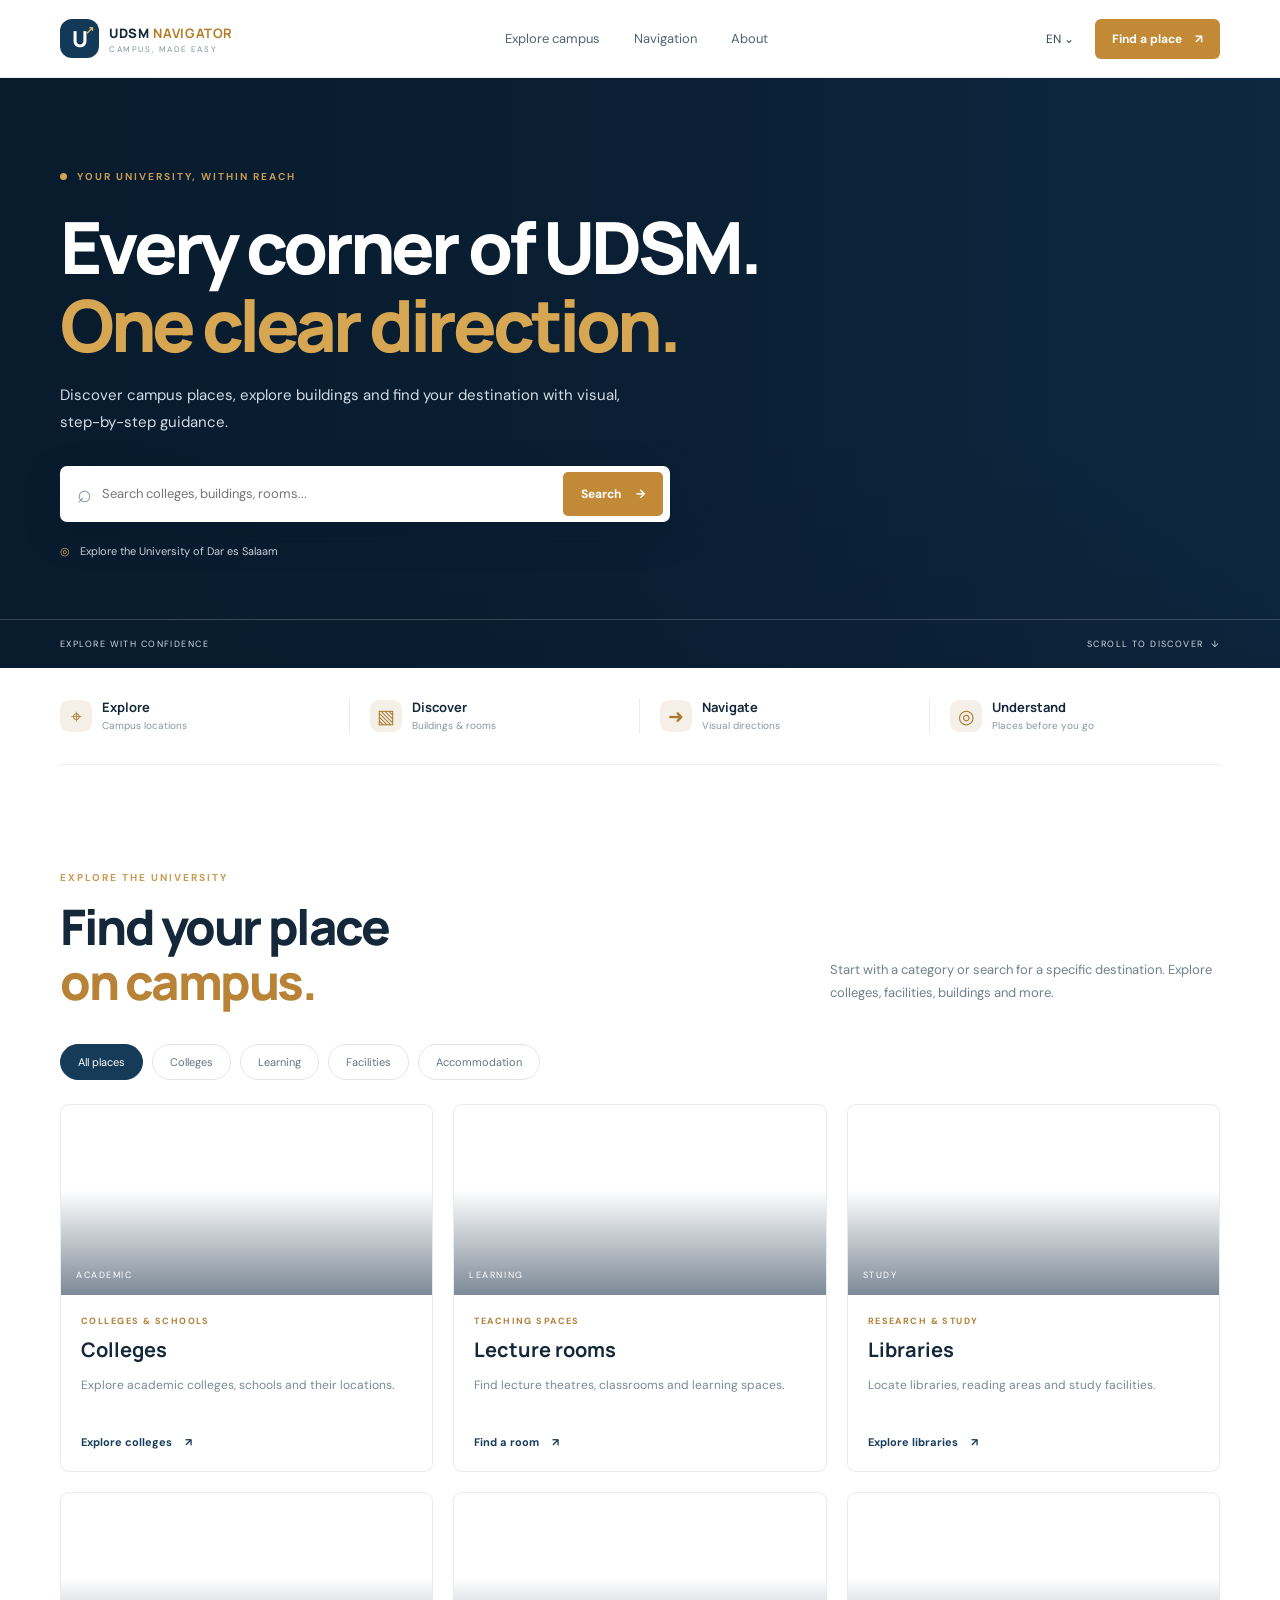
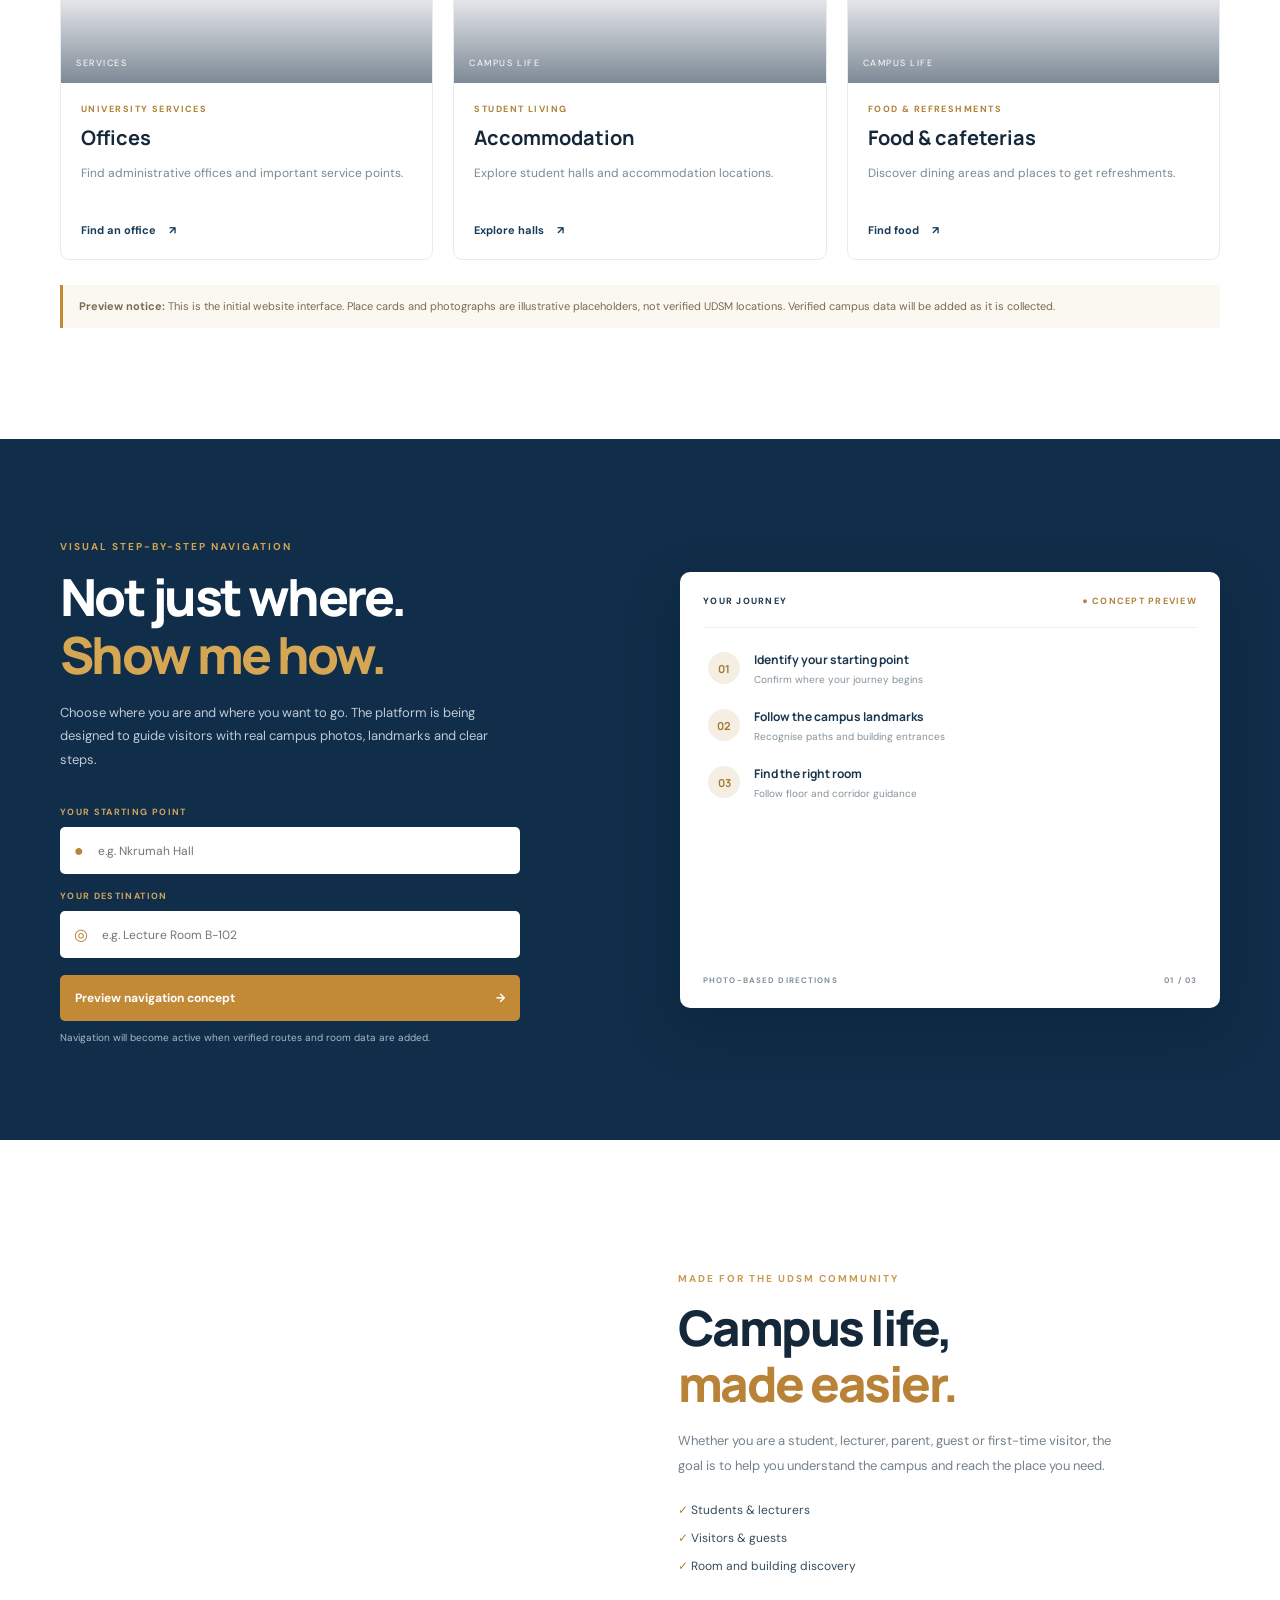
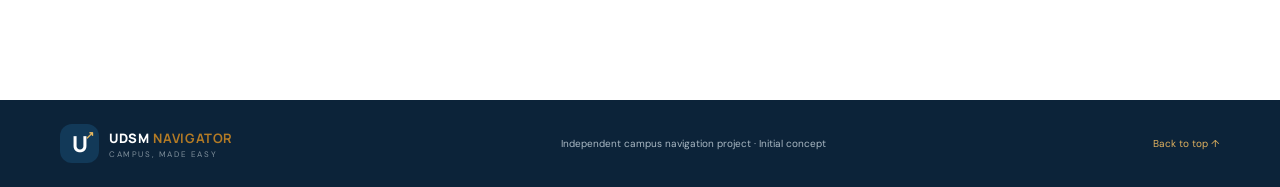
==== index.html @ 7ab0b5f0 "Add files via upload" ====
<!DOCTYPE html>
<html lang="en">
<head>
  <meta charset="UTF-8">
  <meta name="viewport" content="width=device-width, initial-scale=1.0">
  <meta name="theme-color" content="#102b46">
  <title>UDSM Campus Navigator | Explore. Discover. Navigate.</title>
  <meta name="description" content="Explore the University of Dar es Salaam campus and find your destination with visual directions.">
  <link rel="preconnect" href="https://fonts.googleapis.com">
  <link rel="preconnect" href="https://fonts.gstatic.com" crossorigin>
  <link href="https://fonts.googleapis.com/css2?family=DM+Sans:wght@400;500;600;700&family=Manrope:wght@400;500;600;700;800&display=swap" rel="stylesheet">
  <link rel="stylesheet" href="styles.css">
</head>
<body>
  <header class="site-header">
    <a class="brand" href="#" aria-label="UDSM Campus Navigator home">
      <span class="brand-mark">U<span>↗</span></span>
      <span class="brand-copy"><strong>UDSM <b>NAVIGATOR</b></strong><small>CAMPUS, MADE EASY</small></span>
    </a>
    <nav class="desktop-nav" aria-label="Main navigation">
      <a href="#explore">Explore campus</a><a href="#navigation">Navigation</a><a href="#about">About</a>
    </nav>
    <div class="header-actions">
      <button class="language-button" id="languageToggle" type="button">EN <span>⌄</span></button>
      <a class="header-cta" href="#navigation">Find a place <span>↗</span></a>
      <button class="menu-toggle" id="menuToggle" aria-label="Open menu" type="button">☰</button>
    </div>
  </header>

  <main>
    <section class="hero">
      <div class="hero-photo" role="img" aria-label="University campus landscape"></div>
      <div class="hero-shade"></div>
      <div class="hero-content">
        <div class="eyebrow"><span class="eyebrow-dot"></span> YOUR UNIVERSITY, WITHIN REACH</div>
        <h1>Every corner of UDSM.<br><em>One clear direction.</em></h1>
        <p>Discover campus places, explore buildings and find your destination with visual, step-by-step guidance.</p>
        <div class="hero-search">
          <span class="search-icon">⌕</span>
          <input id="globalSearch" type="search" placeholder="Search colleges, buildings, rooms..." aria-label="Search campus">
          <button id="searchButton" type="button">Search <span>→</span></button>
        </div>
        <div class="hero-meta"><span>◎</span> Explore the University of Dar es Salaam</div>
      </div>
      <div class="hero-bottom">
        <span>EXPLORE WITH CONFIDENCE</span><span class="hero-scroll">SCROLL TO DISCOVER&nbsp; ↓</span>
      </div>
    </section>

    <section class="quick-stats wrap" aria-label="Platform features">
      <div><span class="stat-icon">⌖</span><strong>Explore</strong><small>Campus locations</small></div>
      <div><span class="stat-icon">▧</span><strong>Discover</strong><small>Buildings & rooms</small></div>
      <div><span class="stat-icon">➜</span><strong>Navigate</strong><small>Visual directions</small></div>
      <div><span class="stat-icon">◎</span><strong>Understand</strong><small>Places before you go</small></div>
    </section>

    <section class="section wrap" id="explore">
      <div class="section-heading">
        <div><span class="section-kicker">EXPLORE THE UNIVERSITY</span><h2>Find your place<br><em>on campus.</em></h2></div>
        <p>Start with a category or search for a specific destination. Explore colleges, facilities, buildings and more.</p>
      </div>
      <div class="category-row" id="categoryFilters">
        <button class="filter active" data-category="all">All places</button>
        <button class="filter" data-category="college">Colleges</button>
        <button class="filter" data-category="learning">Learning</button>
        <button class="filter" data-category="facilities">Facilities</button>
        <button class="filter" data-category="residence">Accommodation</button>
      </div>
      <div class="place-grid" id="placeGrid">
        <article class="place-card" data-category="college" data-search="college academic colleges">
          <div class="place-image image-college"><span class="image-label">ACADEMIC</span></div>
          <div class="place-info"><div class="place-type">COLLEGES & SCHOOLS</div><h3>Colleges</h3><p>Explore academic colleges, schools and their locations.</p><a href="#navigation" class="text-link" data-destination="College">Explore colleges <span>↗</span></a></div>
        </article>
        <article class="place-card" data-category="learning" data-search="lecture theatres classrooms rooms">
          <div class="place-image image-lecture"><span class="image-label">LEARNING</span></div>
          <div class="place-info"><div class="place-type">TEACHING SPACES</div><h3>Lecture rooms</h3><p>Find lecture theatres, classrooms and learning spaces.</p><a href="#navigation" class="text-link" data-destination="Lecture room">Find a room <span>↗</span></a></div>
        </article>
        <article class="place-card" data-category="learning" data-search="library reading study">
          <div class="place-image image-library"><span class="image-label">STUDY</span></div>
          <div class="place-info"><div class="place-type">RESEARCH & STUDY</div><h3>Libraries</h3><p>Locate libraries, reading areas and study facilities.</p><a href="#navigation" class="text-link" data-destination="Library">Explore libraries <span>↗</span></a></div>
        </article>
        <article class="place-card" data-category="facilities" data-search="administration offices services">
          <div class="place-image image-office"><span class="image-label">SERVICES</span></div>
          <div class="place-info"><div class="place-type">UNIVERSITY SERVICES</div><h3>Offices</h3><p>Find administrative offices and important service points.</p><a href="#navigation" class="text-link" data-destination="Office">Find an office <span>↗</span></a></div>
        </article>
        <article class="place-card" data-category="residence" data-search="hostels halls accommodation residence">
          <div class="place-image image-residence"><span class="image-label">CAMPUS LIFE</span></div>
          <div class="place-info"><div class="place-type">STUDENT LIVING</div><h3>Accommodation</h3><p>Explore student halls and accommodation locations.</p><a href="#navigation" class="text-link" data-destination="Accommodation">Explore halls <span>↗</span></a></div>
        </article>
        <article class="place-card" data-category="facilities" data-search="cafeteria food dining">
          <div class="place-image image-food"><span class="image-label">CAMPUS LIFE</span></div>
          <div class="place-info"><div class="place-type">FOOD & REFRESHMENTS</div><h3>Food & cafeterias</h3><p>Discover dining areas and places to get refreshments.</p><a href="#navigation" class="text-link" data-destination="Cafeteria">Find food <span>↗</span></a></div>
        </article>
      </div>
      <div class="empty-state" id="emptyState" hidden>No matching categories found. Try another search.</div>
      <p class="data-note"><strong>Preview notice:</strong> This is the initial website interface. Place cards and photographs are illustrative placeholders, not verified UDSM locations. Verified campus data will be added as it is collected.</p>
    </section>

    <section class="navigation-section" id="navigation">
      <div class="wrap navigation-layout">
        <div class="navigation-copy">
          <span class="section-kicker light-kicker">VISUAL STEP-BY-STEP NAVIGATION</span>
          <h2>Not just where.<br><em>Show me how.</em></h2>
          <p>Choose where you are and where you want to go. The platform is being designed to guide visitors with real campus photos, landmarks and clear steps.</p>
          <div class="route-form">
            <label for="startLocation">YOUR STARTING POINT</label>
            <div class="field"><span>●</span><input id="startLocation" placeholder="e.g. Nkrumah Hall"></div>
            <label for="endLocation">YOUR DESTINATION</label>
            <div class="field"><span>◎</span><input id="endLocation" placeholder="e.g. Lecture Room B-102"></div>
            <button id="routeButton" type="button">Preview navigation concept <span>→</span></button>
            <small id="routeMessage">Navigation will become active when verified routes and room data are added.</small>
          </div>
        </div>
        <div class="visual-preview">
          <div class="preview-top"><span>YOUR JOURNEY</span><span class="live-dot">● CONCEPT PREVIEW</span></div>
          <div class="route-line">
            <div class="route-step"><span class="route-number">01</span><div><strong>Identify your starting point</strong><small>Confirm where your journey begins</small></div></div>
            <div class="route-step"><span class="route-number">02</span><div><strong>Follow the campus landmarks</strong><small>Recognise paths and building entrances</small></div></div>
            <div class="route-step"><span class="route-number">03</span><div><strong>Find the right room</strong><small>Follow floor and corridor guidance</small></div></div>
          </div>
          <div class="preview-image"></div>
          <div class="preview-caption"><span>PHOTO-BASED DIRECTIONS</span><span>01 / 03</span></div>
        </div>
      </div>
    </section>

    <section class="section wrap about-section" id="about">
      <div class="about-image"></div>
      <div class="about-copy"><span class="section-kicker">MADE FOR THE UDSM COMMUNITY</span><h2>Campus life,<br><em>made easier.</em></h2><p>Whether you are a student, lecturer, parent, guest or first-time visitor, the goal is to help you understand the campus and reach the place you need.</p><div class="about-points"><span>✓ Students & lecturers</span><span>✓ Visitors & guests</span><span>✓ Room and building discovery</span></div></div>
    </section>
  </main>

  <footer class="footer"><div class="wrap footer-inner"><a class="brand footer-brand" href="#"><span class="brand-mark">U<span>↗</span></span><span class="brand-copy"><strong>UDSM <b>NAVIGATOR</b></strong><small>CAMPUS, MADE EASY</small></span></a><span>Independent campus navigation project · Initial concept</span><a href="#top">Back to top ↑</a></div></footer>
  <script src="script.js"></script>
</body>
</html>
---- styles.css ----
*{box-sizing:border-box}html{scroll-behavior:smooth}body{margin:0;color:#14283a;background:#fff;font-family:"DM Sans",sans-serif}a{color:inherit;text-decoration:none}button,input{font:inherit}.wrap{width:min(1160px,calc(100% - 48px));margin:auto}.site-header{height:78px;padding:0 max(24px,calc((100vw - 1160px)/2));display:flex;align-items:center;justify-content:space-between;background:#fff;position:relative;z-index:5;border-bottom:1px solid #e9edf0}.brand{display:flex;align-items:center;gap:10px}.brand-mark{width:39px;height:39px;border-radius:12px;background:#123958;color:#fff;display:grid;place-items:center;font:800 22px Manrope;position:relative}.brand-mark span{font-size:11px;color:#e8b85e;position:absolute;right:5px;top:3px}.brand-copy{display:grid;gap:2px}.brand-copy strong{font:800 13px Manrope;letter-spacing:.05em}.brand-copy strong b{color:#b47b25}.brand-copy small{font-size:8px;letter-spacing:.2em;color:#80909c}.desktop-nav{display:flex;gap:34px;font-size:13px;color:#526474}.desktop-nav a:hover,.text-link:hover{color:#b47b25}.header-actions{display:flex;align-items:center;gap:15px}.language-button{border:0;background:none;color:#34495b;font-size:12px}.header-cta{background:#c28a36;color:#fff;border-radius:6px;padding:12px 17px;font-size:12px;font-weight:700}.header-cta span{margin-left:10px}.menu-toggle{display:none;border:0;background:none;font-size:22px}.hero{min-height:590px;position:relative;display:flex;align-items:center;background:#102b46;color:#fff;overflow:hidden}.hero-photo{position:absolute;inset:0;background-image:url("https://images.unsplash.com/photo-1562774053-701939374585?auto=format&fit=crop&w=2000&q=85");background-size:cover;background-position:center 48%;opacity:.55}.hero-shade{position:absolute;inset:0;background:linear-gradient(90deg,rgba(8,27,45,.96) 0%,rgba(8,27,45,.78) 48%,rgba(8,27,45,.18) 100%),linear-gradient(0deg,rgba(8,27,45,.35),transparent 40%)}.hero-content{position:relative;width:min(1160px,calc(100% - 48px));margin:0 auto;padding:70px 0 88px}.eyebrow,.section-kicker{font-size:10px;letter-spacing:.2em;font-weight:700;color:#c89a52}.eyebrow{display:flex;align-items:center;gap:10px}.eyebrow-dot{width:7px;height:7px;background:#d5a34f;border-radius:50%}.hero h1{font:800 clamp(42px,6vw,72px)/1.08 Manrope;letter-spacing:-.055em;margin:25px 0 18px;max-width:750px}.hero h1 em,.section-heading h2 em,.navigation-copy h2 em,.about-copy h2 em{font-style:normal;color:#d7a653}.hero-content>p{max-width:560px;color:#d2dce4;line-height:1.8;font-size:15px}.hero-search{margin-top:30px;background:#fff;max-width:610px;display:flex;align-items:center;border-radius:7px;padding:6px 7px 6px 17px;box-shadow:0 12px 35px #06182a55}.search-icon{font-size:25px;color:#8a99a4;margin-right:10px}.hero-search input{flex:1;min-width:0;border:0;outline:0;color:#183147;padding:12px 0;font-size:13px}.hero-search button{border:0;border-radius:5px;background:#c28a36;color:#fff;font-weight:700;padding:14px 18px;font-size:12px}.hero-search button span{margin-left:12px}.hero-meta{font-size:11px;color:#c4d0d9;margin-top:22px}.hero-meta span{color:#e4b45e;margin-right:7px}.hero-bottom{position:absolute;bottom:0;left:0;right:0;padding:18px max(24px,calc((100vw - 1160px)/2));border-top:1px solid #ffffff30;display:flex;justify-content:space-between;color:#d2dce4;font-size:9px;letter-spacing:.16em}.quick-stats{display:grid;grid-template-columns:repeat(4,1fr);padding:30px 0;border-bottom:1px solid #e9edf0}.quick-stats>div{display:grid;grid-template-columns:42px auto;grid-template-rows:1fr 1fr;align-items:center;padding:0 20px;border-right:1px solid #e9edf0}.quick-stats>div:first-child{padding-left:0}.quick-stats>div:last-child{border:0}.stat-icon{grid-row:1/3;width:32px;height:32px;display:grid;place-items:center;background:#f5f0e7;border-radius:9px;color:#a87931;font-size:19px}.quick-stats strong{font:700 13px Manrope}.quick-stats small{font-size:10px;color:#8997a2}.section{padding-top:100px;padding-bottom:100px}.section-heading{display:flex;justify-content:space-between;align-items:end;margin-bottom:34px}.section-heading h2,.navigation-copy h2,.about-copy h2{font:800 clamp(34px,4vw,49px)/1.13 Manrope;letter-spacing:-.05em;margin:13px 0 0}.section-heading p{max-width:390px;color:#71808c;line-height:1.8;font-size:13px;margin:0 0 5px}.section-heading h2 em,.about-copy h2 em{color:#b88337}.category-row{display:flex;gap:9px;flex-wrap:wrap;margin-bottom:24px}.filter{border:1px solid #e1e6e9;background:#fff;border-radius:30px;padding:10px 17px;font-size:11px;color:#647583;cursor:pointer}.filter.active,.filter:hover{background:#153b59;color:#fff;border-color:#153b59}.place-grid{display:grid;grid-template-columns:repeat(3,1fr);gap:20px}.place-card{border:1px solid #e8ecef;border-radius:9px;overflow:hidden;transition:transform .2s,box-shadow .2s;background:#fff}.place-card:hover{transform:translateY(-4px);box-shadow:0 15px 35px #102b4612}.place-image{height:190px;background-size:cover;background-position:center;position:relative}.place-image:after{content:"";position:absolute;inset:45% 0 0;background:linear-gradient(transparent,#0b223b88)}.image-label{position:absolute;z-index:1;left:15px;bottom:14px;color:#fff;font-size:9px;letter-spacing:.17em}.image-college{background-image:url("https://images.unsplash.com/photo-1562774053-701939374585?auto=format&fit=crop&w=800&q=80")}.image-lecture{background-image:url("https://images.unsplash.com/photo-1564981797816-1043664bf78d?auto=format&fit=crop&w=800&q=80")}.image-library{background-image:url("https://images.unsplash.com/photo-1507842217343-583bb7270b66?auto=format&fit=crop&w=800&q=80")}.image-office{background-image:url("https://images.unsplash.com/photo-1497366754035-f200968a6e72?auto=format&fit=crop&w=800&q=80")}.image-residence{background-image:url("https://images.unsplash.com/photo-1555854877-bab0e564b8d5?auto=format&fit=crop&w=800&q=80")}.image-food{background-image:url("https://images.unsplash.com/photo-1567521464027-f127ff144326?auto=format&fit=crop&w=800&q=80")}.place-info{padding:20px}.place-type{font-size:9px;letter-spacing:.16em;color:#b18139;font-weight:700}.place-info h3{font:700 20px Manrope;margin:9px 0}.place-info p{font-size:12px;color:#7a8994;line-height:1.7;min-height:40px}.text-link{display:inline-block;margin-top:8px;font-size:11px;font-weight:700;color:#173d5b}.text-link span{margin-left:10px}.data-note{margin-top:25px;padding:13px 16px;background:#fbf8f1;border-left:3px solid #c28a36;color:#7a6a50;font-size:11px;line-height:1.6}.empty-state{padding:30px;text-align:center;color:#74828e}.navigation-section{background:#102d49;color:#fff;padding:95px 0;overflow:hidden}.navigation-layout{display:grid;grid-template-columns:1fr 1fr;gap:80px;align-items:center}.light-kicker{color:#d4a34f}.navigation-copy h2{font-size:clamp(38px,4vw,54px);margin-bottom:17px}.navigation-copy h2 em{color:#d5a653}.navigation-copy>p{font-size:13px;line-height:1.8;color:#bdcbd6;max-width:440px}.route-form{margin-top:28px;max-width:460px;display:grid;gap:9px}.route-form label{font-size:9px;letter-spacing:.15em;color:#d1a45c;font-weight:700;margin-top:7px}.field{display:flex;align-items:center;gap:12px;background:#fff;border-radius:5px;padding:0 14px;color:#b88436}.field input{height:47px;border:0;outline:0;flex:1;min-width:0;color:#19364e;font-size:12px}.route-form>button{margin-top:8px;border:0;background:#c28a36;color:#fff;padding:15px;border-radius:5px;text-align:left;font-weight:700;font-size:12px;cursor:pointer}.route-form>button span{float:right}.route-form>small{color:#a9bbc8;font-size:10px;line-height:1.5}.visual-preview{background:#fff;color:#19364e;border-radius:10px;padding:23px;box-shadow:0 20px 55px #071a2c55}.preview-top,.preview-caption{display:flex;justify-content:space-between;font-size:9px;letter-spacing:.14em;font-weight:700}.preview-top{padding-bottom:20px;border-bottom:1px solid #edf0f1}.live-dot{color:#b1833b}.route-line{padding:23px 0 12px 5px;display:grid;gap:22px}.route-step{display:flex;align-items:center;gap:14px}.route-number{width:32px;height:32px;border-radius:50%;background:#f5efe3;color:#a77932;display:grid;place-items:center;font:700 11px Manrope;flex:none}.route-step strong{display:block;font:700 12px Manrope}.route-step small{display:block;color:#85929b;font-size:10px;margin-top:5px}.preview-image{height:150px;border-radius:6px;background:url("https://images.unsplash.com/photo-1518005020951-eccb494ad742?auto=format&fit=crop&w=900&q=80") center/cover}.preview-caption{padding-top:13px;color:#84919b;font-size:8px}.about-section{display:grid;grid-template-columns:1fr 1fr;gap:75px;align-items:center}.about-image{height:360px;border-radius:9px;background:url("https://images.unsplash.com/photo-1523050854058-8df90110c9f1?auto=format&fit=crop&w=1000&q=85") center/cover}.about-copy h2{margin-bottom:18px}.about-copy>p{font-size:13px;color:#74828d;line-height:1.9;max-width:440px}.about-points{display:grid;gap:12px;margin-top:24px;font-size:12px;color:#344d60}.about-points span:first-letter{color:#b88337}.footer{background:#0c2339;color:#bdc9d2;padding:24px 0}.footer-inner{display:flex;align-items:center;justify-content:space-between;gap:20px}.footer-brand .brand-copy strong{color:#fff}.footer-inner>span,.footer-inner>a:last-child{font-size:10px;color:#aab9c4}.footer-inner>a:last-child{color:#e0b15f}
@media(max-width:800px){.desktop-nav{display:none}.menu-toggle{display:block}.header-cta{display:none}.site-header{height:68px}.hero{min-height:570px}.hero-content{padding-top:60px}.quick-stats{grid-template-columns:repeat(2,1fr);row-gap:22px}.quick-stats>div:nth-child(2){border:0}.quick-stats>div:nth-child(3){padding-left:0}.section{padding-top:72px;padding-bottom:72px}.section-heading{display:block}.section-heading p{margin-top:18px}.place-grid{grid-template-columns:repeat(2,1fr)}.navigation-layout{grid-template-columns:1fr;gap:45px}.about-section{gap:35px}.about-image{height:300px}}
@media(max-width:540px){.wrap{width:calc(100% - 36px)}.hero-content{width:calc(100% - 36px)}.hero h1{font-size:43px}.hero-content>p{font-size:13px}.hero-search{padding:5px 5px 5px 11px}.hero-search input{font-size:11px}.hero-search button{padding:13px 11px;font-size:10px}.hero-bottom{padding:15px 18px;font-size:7px}.quick-stats>div{padding:0 7px;grid-template-columns:35px auto}.quick-stats>div:first-child,.quick-stats>div:nth-child(3){padding-left:0}.quick-stats strong{font-size:11px}.quick-stats small{font-size:9px}.section-heading h2,.about-copy h2{font-size:37px}.place-grid{grid-template-columns:1fr;gap:14px}.place-image{height:180px}.navigation-section{padding:70px 0}.about-section{grid-template-columns:1fr}.about-image{height:230px}.footer-inner{flex-wrap:wrap}.footer-inner>span{order:3;width:100%}.language-button{font-size:10px}}
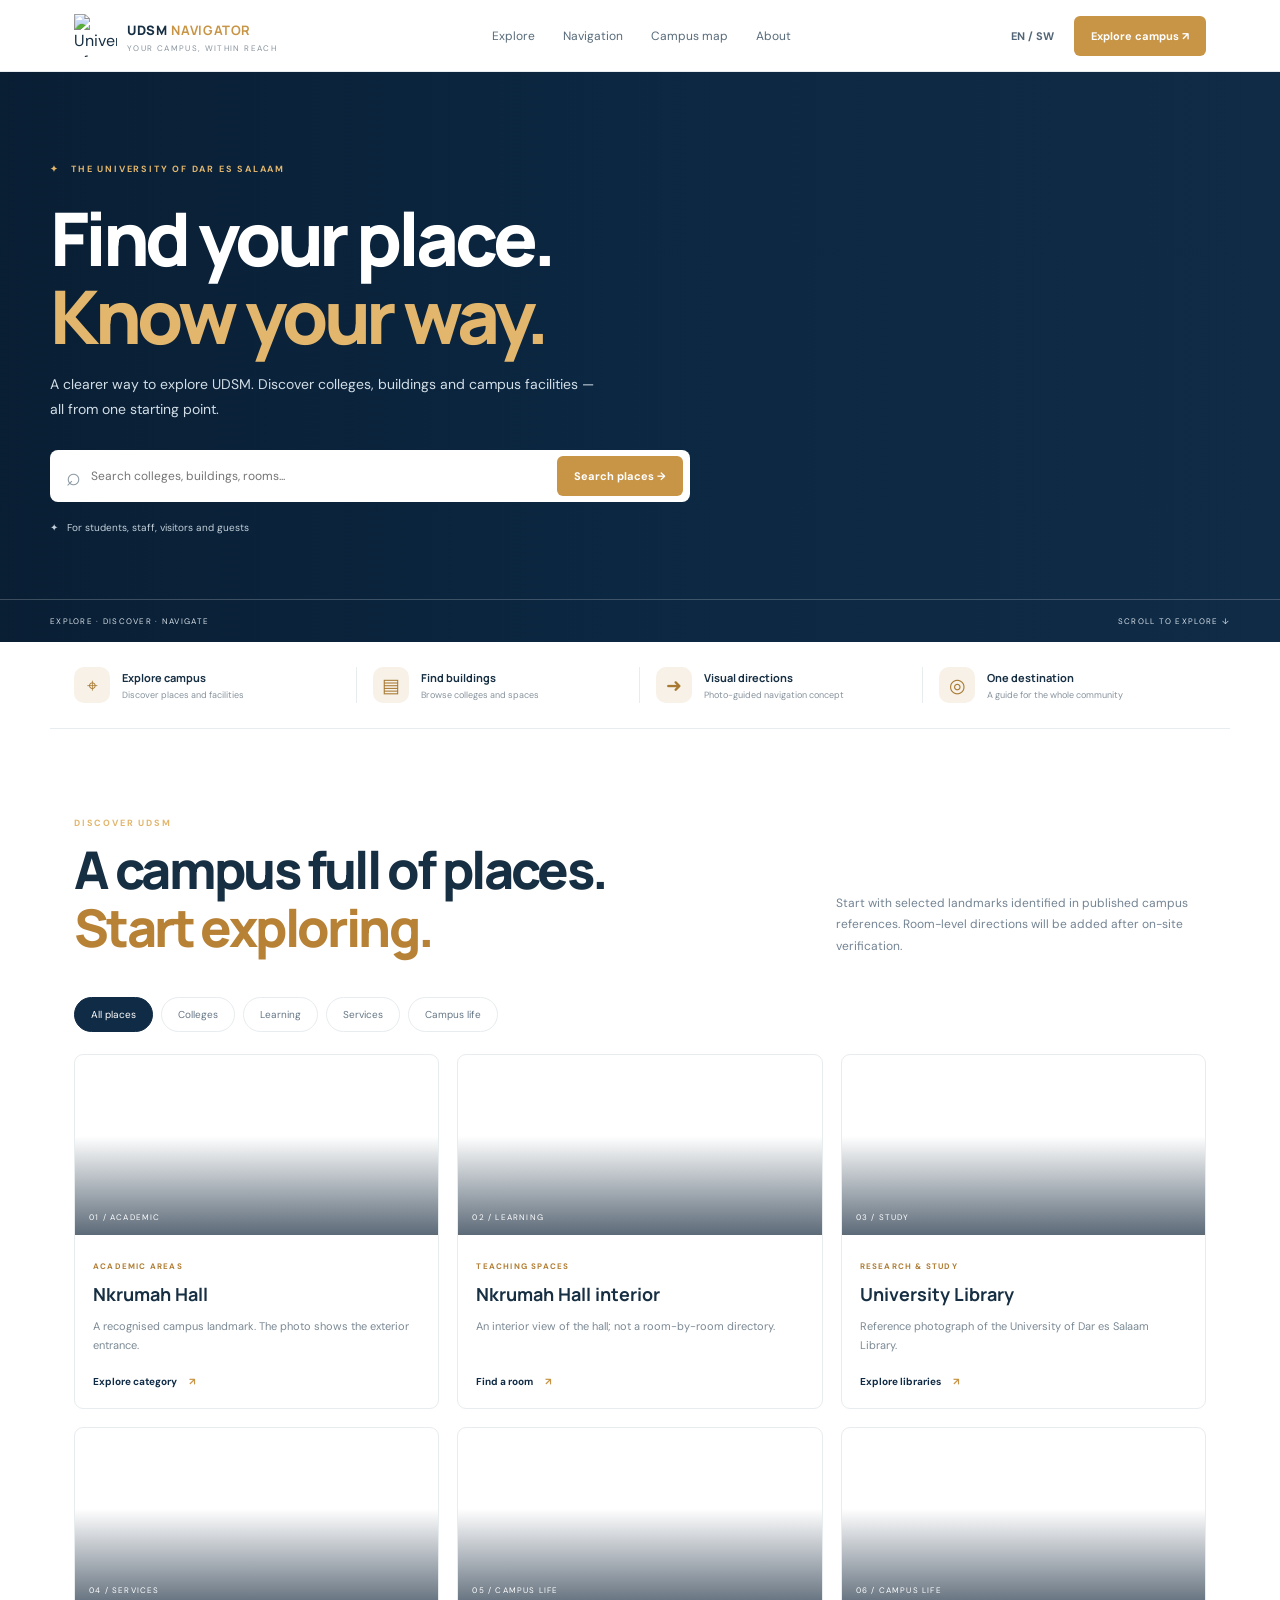
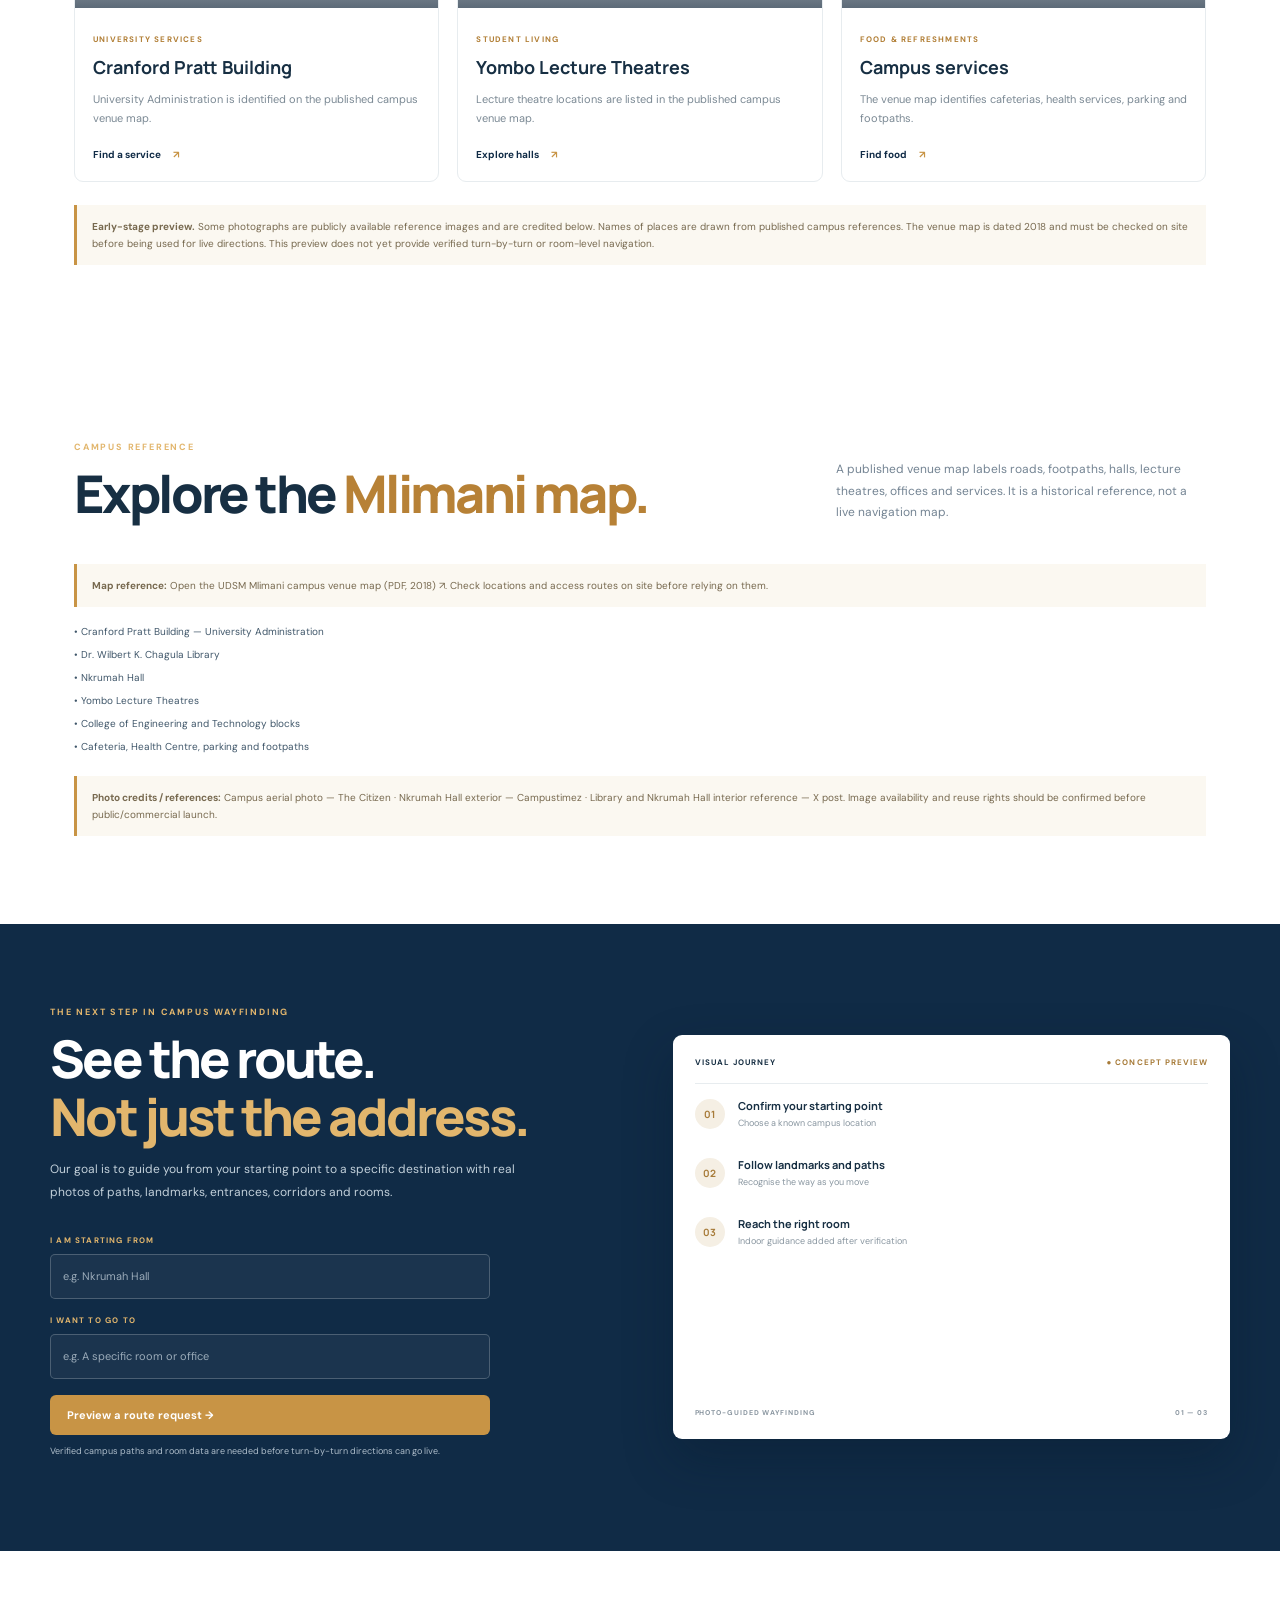
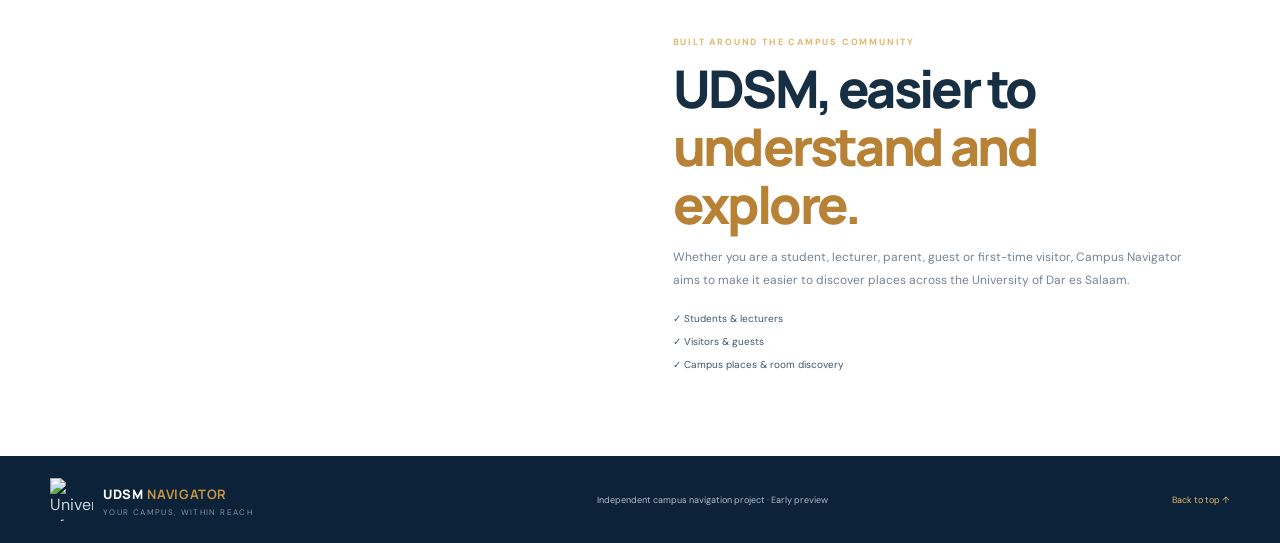
==== commit 4dff868b: "Add files via upload" ====
--- a/index.html
+++ b/index.html
@@ -1,136 +1,50 @@
-<!DOCTYPE html>
-<html lang="en">
-<head>
-  <meta charset="UTF-8">
-  <meta name="viewport" content="width=device-width, initial-scale=1.0">
-  <meta name="theme-color" content="#102b46">
-  <title>UDSM Campus Navigator | Explore. Discover. Navigate.</title>
-  <meta name="description" content="Explore the University of Dar es Salaam campus and find your destination with visual directions.">
-  <link rel="preconnect" href="https://fonts.googleapis.com">
-  <link rel="preconnect" href="https://fonts.gstatic.com" crossorigin>
-  <link href="https://fonts.googleapis.com/css2?family=DM+Sans:wght@400;500;600;700&family=Manrope:wght@400;500;600;700;800&display=swap" rel="stylesheet">
-  <link rel="stylesheet" href="styles.css">
-</head>
-<body>
-  <header class="site-header">
-    <a class="brand" href="#" aria-label="UDSM Campus Navigator home">
-      <span class="brand-mark">U<span>↗</span></span>
-      <span class="brand-copy"><strong>UDSM <b>NAVIGATOR</b></strong><small>CAMPUS, MADE EASY</small></span>
-    </a>
-    <nav class="desktop-nav" aria-label="Main navigation">
-      <a href="#explore">Explore campus</a><a href="#navigation">Navigation</a><a href="#about">About</a>
-    </nav>
-    <div class="header-actions">
-      <button class="language-button" id="languageToggle" type="button">EN <span>⌄</span></button>
-      <a class="header-cta" href="#navigation">Find a place <span>↗</span></a>
-      <button class="menu-toggle" id="menuToggle" aria-label="Open menu" type="button">☰</button>
-    </div>
-  </header>
+<!doctype html>
+<html lang="en"><head><meta charset="utf-8"><meta name="viewport" content="width=device-width,initial-scale=1"><meta name="theme-color" content="#102b46"><title>UDSM Campus Navigator</title><meta name="description" content="Explore the University of Dar es Salaam campus."><link rel="preconnect" href="https://fonts.googleapis.com"><link href="https://fonts.googleapis.com/css2?family=DM+Sans:wght@400;500;600;700&family=Manrope:wght@600;700;800&display=swap" rel="stylesheet">
+<style>
+:root{--navy:#102b46;--gold:#c89445;--ink:#172f43;--muted:#748493;--line:#e7ecef}*{box-sizing:border-box}html{scroll-behavior:smooth;scroll-padding-top:78px}body{margin:0;font-family:"DM Sans",sans-serif;color:var(--ink)}a{color:inherit;text-decoration:none}button,input{font:inherit}.header{height:72px;position:sticky;top:0;z-index:9;background:#ffffffed;backdrop-filter:blur(12px);border-bottom:1px solid var(--line)}.head{max-width:1180px;height:100%;padding:0 24px;margin:auto;display:flex;align-items:center;justify-content:space-between}.brand{display:flex;gap:10px;align-items:center}.udsm-logo{width:43px;height:43px;object-fit:contain;display:block;flex:none}.mark{width:40px;height:40px;border-radius:12px;background:var(--navy);color:#fff;display:grid;place-items:center;font:800 22px Manrope;position:relative}.mark i{position:absolute;right:5px;top:3px;color:#e2b66d;font-size:10px}.brand strong{font:800 13px Manrope;letter-spacing:.05em}.brand strong b{color:var(--gold)}.brand small{display:block;color:#87939d;font-size:8px;letter-spacing:.17em;margin-top:3px}.nav{display:flex;gap:28px;color:#586b7a;font-size:12px}.actions{display:flex;gap:14px;align-items:center}.lang{border:0;background:none;font-size:11px;font-weight:700;color:#526577;cursor:pointer}.cta,.search button,.route button{border:0;border-radius:6px;background:var(--gold);color:#fff;padding:13px 17px;font-size:11px;font-weight:700;cursor:pointer}.menu{display:none;background:white;border:1px solid var(--line);border-radius:6px;padding:7px 10px;font-size:20px}.hero{min-height:570px;position:relative;display:flex;align-items:center;background:var(--navy);color:#fff;overflow:hidden}.hero:before{content:"";position:absolute;inset:0;background:linear-gradient(90deg,#091e33f5 0%,#0b2742d9 52%,#102b4640),url("https://www.thecitizen.co.tz/resource/image/5058616/landscape_ratio2x1/1280/640/3900e25d44af115e75d128db3db9e045/Ci/udsm-pic.jpg") center/cover}.hero-inner{position:relative;width:min(1180px,calc(100% - 48px));margin:auto;padding:78px 0 95px}.kicker{color:#e2b66d;font-size:9px;letter-spacing:.2em;font-weight:700}.hero h1{font:800 clamp(44px,6vw,74px)/1.06 Manrope;letter-spacing:-.055em;margin:24px 0 16px}.hero h1 em,.section h2 em,.route h2 em,.about h2 em{font-style:normal;color:#e2b66d}.hero p{max-width:550px;color:#d2dee7;font-size:14px;line-height:1.8}.search{max-width:640px;margin-top:28px;padding:6px 7px 6px 16px;background:white;border-radius:8px;display:flex;gap:10px;align-items:center}.search span{font-size:25px;color:#8997a2}.search input{flex:1;min-width:0;border:0;outline:0;padding:12px 0;font-size:12px;color:var(--ink)}.hero-note{margin-top:19px;color:#c3d0da;font-size:10px}.hero-bottom{position:absolute;bottom:0;left:0;right:0;padding:16px max(24px,calc((100vw - 1180px)/2));border-top:1px solid #ffffff35;display:flex;justify-content:space-between;font-size:8px;letter-spacing:.16em;color:#d4dfe7}.features{max-width:1180px;margin:auto;padding:25px 24px;display:grid;grid-template-columns:repeat(4,1fr);border-bottom:1px solid var(--line)}.feature{display:flex;gap:12px;align-items:center;border-right:1px solid var(--line);padding:0 16px}.feature:first-child{padding-left:0}.feature:last-child{border:0}.ico{width:36px;height:36px;display:grid;place-items:center;border-radius:10px;background:#f7f1e7;color:#a77932;font-size:19px}.feature strong,.feature small{display:block}.feature strong{font:700 11px Manrope}.feature small{font-size:9px;color:#87939d;margin-top:4px}.section{max-width:1180px;margin:auto;padding:88px 24px}.section-head{display:flex;justify-content:space-between;align-items:end;gap:25px;margin-bottom:28px}.section h2,.route h2,.about h2{font:800 clamp(35px,4.5vw,52px)/1.12 Manrope;letter-spacing:-.05em;margin:12px 0}.section h2 em,.about h2 em{color:#b78136}.section-head p{max-width:370px;color:var(--muted);font-size:12px;line-height:1.8}.filters{display:flex;gap:8px;flex-wrap:wrap;margin-bottom:22px}.filter{border:1px solid var(--line);background:white;border-radius:30px;padding:10px 16px;color:#667786;font-size:10px;cursor:pointer}.filter.active,.filter:hover{background:var(--navy);border-color:var(--navy);color:white}.grid{display:grid;grid-template-columns:repeat(3,1fr);gap:18px}.card{border:1px solid var(--line);border-radius:9px;overflow:hidden;transition:.2s}.card:hover{transform:translateY(-4px);box-shadow:0 16px 35px #102b4614}.photo{height:180px;background-size:cover;background-position:center;position:relative}.photo:after{content:"";position:absolute;inset:45% 0 0;background:linear-gradient(transparent,#081d32a8)}.photo span{position:absolute;z-index:1;bottom:13px;left:14px;color:white;font-size:8px;letter-spacing:.15em}.p1{background-image:url("https://www.campustimez.com/wp-content/uploads/2024/04/SPARK-20-UDSM.jpg")}.p2{background-image:url("https://pbs.twimg.com/media/EhKpJhQWAAArG4_.jpg")}.p3{background-image:url("https://pbs.twimg.com/media/FI1mbCOXsAIwUGB.jpg")}.p4{background-image:url("https://www.thecitizen.co.tz/resource/image/5058616/landscape_ratio2x1/1280/640/3900e25d44af115e75d128db3db9e045/Ci/udsm-pic.jpg")}.p5{background-image:url("https://www.thecitizen.co.tz/resource/image/5058616/landscape_ratio2x1/1280/640/3900e25d44af115e75d128db3db9e045/Ci/udsm-pic.jpg")}.p6{background-image:url("https://www.thecitizen.co.tz/resource/image/5058616/landscape_ratio2x1/1280/640/3900e25d44af115e75d128db3db9e045/Ci/udsm-pic.jpg")}.card-body{padding:18px}.card-body small{font-size:8px;color:#b17e35;font-weight:700;letter-spacing:.15em}.card h3{font:700 18px Manrope;margin:8px 0}.card p{font-size:11px;color:#7b8994;line-height:1.7;min-height:38px}.card a{display:inline-block;margin-top:9px;color:var(--navy);font-size:10px;font-weight:700}.card a b{color:var(--gold);margin-left:10px}.notice{margin-top:23px;padding:13px 15px;background:#fbf8f1;border-left:3px solid var(--gold);font-size:10px;color:#77694f;line-height:1.7}.empty{text-align:center;padding:28px;color:var(--muted);font-size:12px}.route{background:var(--navy);color:white;padding:82px 24px}.route-inner{max-width:1180px;margin:auto;display:grid;grid-template-columns:1fr 1fr;gap:65px;align-items:center}.route h2 em{color:#e2b66d}.route-copy>p{color:#c2d0da;font-size:12px;line-height:1.9;max-width:470px}.route form{max-width:440px;display:grid;gap:9px;margin-top:24px}.route label{font-size:8px;color:#e2b66d;letter-spacing:.15em;font-weight:700;margin-top:7px}.route input{height:45px;border:1px solid #ffffff35;border-radius:5px;background:#ffffff0c;color:white;padding:0 12px;outline:0;font-size:11px}.route input::placeholder{color:#9babb9}.route button{text-align:left;margin-top:7px}.route-msg{min-height:25px;color:#aebdca;font-size:9px;line-height:1.6}.preview{background:white;color:var(--ink);padding:22px;border-radius:9px;box-shadow:0 20px 50px #07182b55}.preview-head,.preview-foot{display:flex;justify-content:space-between;font-size:8px;letter-spacing:.13em;font-weight:700}.preview-head{padding-bottom:16px;border-bottom:1px solid var(--line)}.tag{color:#a77b39}.step{display:flex;gap:13px;align-items:center;padding:14px 0}.step b{width:30px;height:30px;display:grid;place-items:center;border-radius:50%;background:#f5efe4;color:#a77b39;font:700 10px Manrope}.step strong,.step small{display:block}.step strong{font:700 11px Manrope}.step small{font-size:9px;color:#8996a0;margin-top:4px}.preview-img{height:135px;border-radius:6px;background:url("https://www.campustimez.com/wp-content/uploads/2024/04/SPARK-20-UDSM.jpg") center/cover;position:relative}.preview-img:after{content:"PHOTO-GUIDED DIRECTIONS";position:absolute;bottom:12px;left:13px;color:white;font-size:8px;letter-spacing:.15em}.preview-foot{padding-top:12px;color:#8a96a0;font-size:7px}.about{max-width:1180px;margin:auto;padding:85px 24px;display:grid;grid-template-columns:1fr 1fr;gap:65px;align-items:center}.about-img{height:330px;border-radius:9px;background:url("https://www.thecitizen.co.tz/resource/image/5058616/landscape_ratio2x1/1280/640/3900e25d44af115e75d128db3db9e045/Ci/udsm-pic.jpg") center/cover}.about p{color:var(--muted);font-size:12px;line-height:1.9}.checks{display:grid;gap:10px;margin-top:20px;font-size:10px;color:#40576a}.footer{background:#0b2238;color:#cbd7df;padding:22px 24px}.foot{max-width:1180px;margin:auto;display:flex;justify-content:space-between;align-items:center;gap:16px}.foot p,.foot>a:last-child{font-size:9px;color:#aebdca}.foot>a:last-child{color:#e2b66d}[hidden]{display:none!important}
+@media(max-width:760px){.head{padding:0 17px}.nav{display:none;position:absolute;top:72px;left:0;right:0;padding:18px 22px;background:white;box-shadow:0 12px 20px #102b4615;flex-direction:column;gap:18px}.nav.open{display:flex}.menu{display:block}.actions .cta{display:none}.hero{min-height:540px}.hero-inner{width:calc(100% - 38px);padding:65px 0 90px}.hero h1{font-size:clamp(42px,10vw,58px)}.hero p{font-size:12px}.features{grid-template-columns:repeat(2,1fr);gap:18px;padding:22px 18px}.feature{border:0;padding:0}.feature:nth-child(odd){padding-left:0}.section{padding:68px 18px}.section-head{display:block}.section-head p{margin-top:15px}.grid{grid-template-columns:repeat(2,minmax(0,1fr));gap:12px}.photo{height:140px}.card-body{padding:13px}.card h3{font-size:15px}.card p{font-size:10px}.route{padding:68px 18px}.route-inner{grid-template-columns:1fr;gap:32px}.about{padding:68px 18px;grid-template-columns:1fr;gap:25px}.about-img{height:230px}.foot{flex-wrap:wrap}.foot p{width:100%;order:3}}@media(max-width:430px){.brand strong{font-size:11px}.brand small{font-size:7px}.search{gap:5px;padding-left:10px}.search input{font-size:10px}.search button{padding:12px 10px;font-size:9px}.features{padding-left:0;padding-right:0}.feature strong{font-size:10px}.feature small{font-size:8px}.grid{grid-template-columns:1fr}.photo{height:170px}}
+</style></head><body>
+<header class="header" id="top"><div class="head"><a class="brand" href="#top"><img class="udsm-logo" src="https://upload.wikimedia.org/wikipedia/commons/c/c1/University_of_Dar_es_Salaam.png" alt="University of Dar es Salaam emblem"><span><strong>UDSM <b>NAVIGATOR</b></strong><small>YOUR CAMPUS, WITHIN REACH</small></span></a><nav class="nav" id="nav"><a href="#explore">Explore</a><a href="#navigation">Navigation</a><a href="#map-reference">Campus map</a><a href="#about">About</a></nav><div class="actions"><button class="lang" id="lang">EN / SW</button><a class="cta" href="#explore">Explore campus ↗</a></div><button class="menu" id="menu">☰</button></div></header>
+<main><section class="hero"><div class="hero-inner"><div class="kicker">✦ &nbsp; THE UNIVERSITY OF DAR ES SALAAM</div><h1 data-en="Find your place.<br><em>Know your way.</em>" data-sw="Pata unakokwenda.<br><em>Ijue njia yako.</em>">Find your place.<br><em>Know your way.</em></h1><p data-en="A clearer way to explore UDSM. Discover colleges, buildings and campus facilities — all from one starting point." data-sw="Njia rahisi ya kuchunguza UDSM. Gundua vyuo, majengo na huduma za chuo kupitia sehemu moja.">A clearer way to explore UDSM. Discover colleges, buildings and campus facilities — all from one starting point.</p><form class="search" id="search"><span>⌕</span><input id="query" type="search" placeholder="Search colleges, buildings, rooms..." aria-label="Search campus"><button type="submit">Search places →</button></form><div class="hero-note">✦ &nbsp; For students, staff, visitors and guests</div></div><div class="hero-bottom"><span>EXPLORE · DISCOVER · NAVIGATE</span><a href="#explore">SCROLL TO EXPLORE ↓</a></div></section>
+<div class="features"><div class="feature"><span class="ico">⌖</span><div><strong>Explore campus</strong><small>Discover places and facilities</small></div></div><div class="feature"><span class="ico">▤</span><div><strong>Find buildings</strong><small>Browse colleges and spaces</small></div></div><div class="feature"><span class="ico">➜</span><div><strong>Visual directions</strong><small>Photo-guided navigation concept</small></div></div><div class="feature"><span class="ico">◎</span><div><strong>One destination</strong><small>A guide for the whole community</small></div></div></div>
+<section class="section" id="explore"><div class="section-head"><div><div class="kicker">DISCOVER UDSM</div><h2>A campus full of places.<br><em>Start exploring.</em></h2></div><p>Start with selected landmarks identified in published campus references. Room-level directions will be added after on-site verification.</p></div><div class="filters"><button class="filter active" data-cat="all">All places</button><button class="filter" data-cat="college">Colleges</button><button class="filter" data-cat="learning">Learning</button><button class="filter" data-cat="services">Services</button><button class="filter" data-cat="life">Campus life</button></div><div class="grid" id="grid">
+<article class="card" data-cat="college" data-search="college colleges schools academic"><div class="photo p1"><span>01 / ACADEMIC</span></div><div class="card-body"><small>ACADEMIC AREAS</small><h3>Nkrumah Hall</h3><p>A recognised campus landmark. The photo shows the exterior entrance.</p><a href="#navigation" data-dest="College or school">Explore category <b>↗</b></a></div></article>
+<article class="card" data-cat="learning" data-search="lecture room theatre classroom"><div class="photo p2"><span>02 / LEARNING</span></div><div class="card-body"><small>TEACHING SPACES</small><h3>Nkrumah Hall interior</h3><p>An interior view of the hall; not a room-by-room directory.</p><a href="#navigation" data-dest="Lecture room">Find a room <b>↗</b></a></div></article>
+<article class="card" data-cat="learning" data-search="library reading study research"><div class="photo p3"><span>03 / STUDY</span></div><div class="card-body"><small>RESEARCH & STUDY</small><h3>University Library</h3><p>Reference photograph of the University of Dar es Salaam Library.</p><a href="#navigation" data-dest="Library">Explore libraries <b>↗</b></a></div></article>
+<article class="card" data-cat="services" data-search="office administration services"><div class="photo p4"><span>04 / SERVICES</span></div><div class="card-body"><small>UNIVERSITY SERVICES</small><h3>Cranford Pratt Building</h3><p>University Administration is identified on the published campus venue map.</p><a href="#navigation" data-dest="Office or service">Find a service <b>↗</b></a></div></article>
+<article class="card" data-cat="life" data-search="hostel hall residence accommodation"><div class="photo p5"><span>05 / CAMPUS LIFE</span></div><div class="card-body"><small>STUDENT LIVING</small><h3>Yombo Lecture Theatres</h3><p>Lecture theatre locations are listed in the published campus venue map.</p><a href="#navigation" data-dest="Hall or accommodation">Explore halls <b>↗</b></a></div></article>
+<article class="card" data-cat="life" data-search="cafeteria food dining restaurant"><div class="photo p6"><span>06 / CAMPUS LIFE</span></div><div class="card-body"><small>FOOD & REFRESHMENTS</small><h3>Campus services</h3><p>The venue map identifies cafeterias, health services, parking and footpaths.</p><a href="#navigation" data-dest="Cafeteria">Find food <b>↗</b></a></div></article></div><div class="empty" id="empty" hidden>No matching places found. Try another search.</div><div class="notice"><b>Early-stage preview.</b> Some photographs are publicly available reference images and are credited below. Names of places are drawn from published campus references. The venue map is dated 2018 and must be checked on site before being used for live directions. This preview does not yet provide verified turn-by-turn or room-level navigation.</div></section>
 
-  <main>
-    <section class="hero">
-      <div class="hero-photo" role="img" aria-label="University campus landscape"></div>
-      <div class="hero-shade"></div>
-      <div class="hero-content">
-        <div class="eyebrow"><span class="eyebrow-dot"></span> YOUR UNIVERSITY, WITHIN REACH</div>
-        <h1>Every corner of UDSM.<br><em>One clear direction.</em></h1>
-        <p>Discover campus places, explore buildings and find your destination with visual, step-by-step guidance.</p>
-        <div class="hero-search">
-          <span class="search-icon">⌕</span>
-          <input id="globalSearch" type="search" placeholder="Search colleges, buildings, rooms..." aria-label="Search campus">
-          <button id="searchButton" type="button">Search <span>→</span></button>
-        </div>
-        <div class="hero-meta"><span>◎</span> Explore the University of Dar es Salaam</div>
-      </div>
-      <div class="hero-bottom">
-        <span>EXPLORE WITH CONFIDENCE</span><span class="hero-scroll">SCROLL TO DISCOVER&nbsp; ↓</span>
-      </div>
-    </section>
+<section class="section" id="map-reference">
+  <div class="section-head"><div><div class="kicker">CAMPUS REFERENCE</div><h2>Explore the <em>Mlimani map.</em></h2></div>
+  <p>A published venue map labels roads, footpaths, halls, lecture theatres, offices and services. It is a historical reference, not a live navigation map.</p></div>
+  <div class="notice"><b>Map reference:</b> <a href="https://icas.asia/sites/default/files/2020-06/Program_Abstracts_Africa_Asia_1.pdf" target="_blank" rel="noopener">Open the UDSM Mlimani campus venue map (PDF, 2018) ↗</a>. Check locations and access routes on site before relying on them.</div>
+  <div class="checks" style="margin-top:18px">
+    <span>• Cranford Pratt Building — University Administration</span>
+    <span>• Dr. Wilbert K. Chagula Library</span>
+    <span>• Nkrumah Hall</span>
+    <span>• Yombo Lecture Theatres</span>
+    <span>• College of Engineering and Technology blocks</span>
+    <span>• Cafeteria, Health Centre, parking and footpaths</span>
+  </div>
+  <div class="notice"><b>Photo credits / references:</b>
+    <a href="https://www.thecitizen.co.tz/tanzania/news/national/why-udsm-is-among-africa-s-leading-universities-5369840" target="_blank" rel="noopener">Campus aerial photo — The Citizen</a> ·
+    <a href="https://www.campustimez.com/universities-in-tanzania-that-teach-computer-science-courses/" target="_blank" rel="noopener">Nkrumah Hall exterior — Campustimez</a> ·
+    <a href="https://x.com/east_facts/status/1480952494759059458" target="_blank" rel="noopener">Library and Nkrumah Hall interior reference — X post</a>.
+    Image availability and reuse rights should be confirmed before public/commercial launch.
+  </div>
+</section>
 
-    <section class="quick-stats wrap" aria-label="Platform features">
-      <div><span class="stat-icon">⌖</span><strong>Explore</strong><small>Campus locations</small></div>
-      <div><span class="stat-icon">▧</span><strong>Discover</strong><small>Buildings & rooms</small></div>
-      <div><span class="stat-icon">➜</span><strong>Navigate</strong><small>Visual directions</small></div>
-      <div><span class="stat-icon">◎</span><strong>Understand</strong><small>Places before you go</small></div>
-    </section>
-
-    <section class="section wrap" id="explore">
-      <div class="section-heading">
-        <div><span class="section-kicker">EXPLORE THE UNIVERSITY</span><h2>Find your place<br><em>on campus.</em></h2></div>
-        <p>Start with a category or search for a specific destination. Explore colleges, facilities, buildings and more.</p>
-      </div>
-      <div class="category-row" id="categoryFilters">
-        <button class="filter active" data-category="all">All places</button>
-        <button class="filter" data-category="college">Colleges</button>
-        <button class="filter" data-category="learning">Learning</button>
-        <button class="filter" data-category="facilities">Facilities</button>
-        <button class="filter" data-category="residence">Accommodation</button>
-      </div>
-      <div class="place-grid" id="placeGrid">
-        <article class="place-card" data-category="college" data-search="college academic colleges">
-          <div class="place-image image-college"><span class="image-label">ACADEMIC</span></div>
-          <div class="place-info"><div class="place-type">COLLEGES & SCHOOLS</div><h3>Colleges</h3><p>Explore academic colleges, schools and their locations.</p><a href="#navigation" class="text-link" data-destination="College">Explore colleges <span>↗</span></a></div>
-        </article>
-        <article class="place-card" data-category="learning" data-search="lecture theatres classrooms rooms">
-          <div class="place-image image-lecture"><span class="image-label">LEARNING</span></div>
-          <div class="place-info"><div class="place-type">TEACHING SPACES</div><h3>Lecture rooms</h3><p>Find lecture theatres, classrooms and learning spaces.</p><a href="#navigation" class="text-link" data-destination="Lecture room">Find a room <span>↗</span></a></div>
-        </article>
-        <article class="place-card" data-category="learning" data-search="library reading study">
-          <div class="place-image image-library"><span class="image-label">STUDY</span></div>
-          <div class="place-info"><div class="place-type">RESEARCH & STUDY</div><h3>Libraries</h3><p>Locate libraries, reading areas and study facilities.</p><a href="#navigation" class="text-link" data-destination="Library">Explore libraries <span>↗</span></a></div>
-        </article>
-        <article class="place-card" data-category="facilities" data-search="administration offices services">
-          <div class="place-image image-office"><span class="image-label">SERVICES</span></div>
-          <div class="place-info"><div class="place-type">UNIVERSITY SERVICES</div><h3>Offices</h3><p>Find administrative offices and important service points.</p><a href="#navigation" class="text-link" data-destination="Office">Find an office <span>↗</span></a></div>
-        </article>
-        <article class="place-card" data-category="residence" data-search="hostels halls accommodation residence">
-          <div class="place-image image-residence"><span class="image-label">CAMPUS LIFE</span></div>
-          <div class="place-info"><div class="place-type">STUDENT LIVING</div><h3>Accommodation</h3><p>Explore student halls and accommodation locations.</p><a href="#navigation" class="text-link" data-destination="Accommodation">Explore halls <span>↗</span></a></div>
-        </article>
-        <article class="place-card" data-category="facilities" data-search="cafeteria food dining">
-          <div class="place-image image-food"><span class="image-label">CAMPUS LIFE</span></div>
-          <div class="place-info"><div class="place-type">FOOD & REFRESHMENTS</div><h3>Food & cafeterias</h3><p>Discover dining areas and places to get refreshments.</p><a href="#navigation" class="text-link" data-destination="Cafeteria">Find food <span>↗</span></a></div>
-        </article>
-      </div>
-      <div class="empty-state" id="emptyState" hidden>No matching categories found. Try another search.</div>
-      <p class="data-note"><strong>Preview notice:</strong> This is the initial website interface. Place cards and photographs are illustrative placeholders, not verified UDSM locations. Verified campus data will be added as it is collected.</p>
-    </section>
-
-    <section class="navigation-section" id="navigation">
-      <div class="wrap navigation-layout">
-        <div class="navigation-copy">
-          <span class="section-kicker light-kicker">VISUAL STEP-BY-STEP NAVIGATION</span>
-          <h2>Not just where.<br><em>Show me how.</em></h2>
-          <p>Choose where you are and where you want to go. The platform is being designed to guide visitors with real campus photos, landmarks and clear steps.</p>
-          <div class="route-form">
-            <label for="startLocation">YOUR STARTING POINT</label>
-            <div class="field"><span>●</span><input id="startLocation" placeholder="e.g. Nkrumah Hall"></div>
-            <label for="endLocation">YOUR DESTINATION</label>
-            <div class="field"><span>◎</span><input id="endLocation" placeholder="e.g. Lecture Room B-102"></div>
-            <button id="routeButton" type="button">Preview navigation concept <span>→</span></button>
-            <small id="routeMessage">Navigation will become active when verified routes and room data are added.</small>
-          </div>
-        </div>
-        <div class="visual-preview">
-          <div class="preview-top"><span>YOUR JOURNEY</span><span class="live-dot">● CONCEPT PREVIEW</span></div>
-          <div class="route-line">
-            <div class="route-step"><span class="route-number">01</span><div><strong>Identify your starting point</strong><small>Confirm where your journey begins</small></div></div>
-            <div class="route-step"><span class="route-number">02</span><div><strong>Follow the campus landmarks</strong><small>Recognise paths and building entrances</small></div></div>
-            <div class="route-step"><span class="route-number">03</span><div><strong>Find the right room</strong><small>Follow floor and corridor guidance</small></div></div>
-          </div>
-          <div class="preview-image"></div>
-          <div class="preview-caption"><span>PHOTO-BASED DIRECTIONS</span><span>01 / 03</span></div>
-        </div>
-      </div>
-    </section>
-
-    <section class="section wrap about-section" id="about">
-      <div class="about-image"></div>
-      <div class="about-copy"><span class="section-kicker">MADE FOR THE UDSM COMMUNITY</span><h2>Campus life,<br><em>made easier.</em></h2><p>Whether you are a student, lecturer, parent, guest or first-time visitor, the goal is to help you understand the campus and reach the place you need.</p><div class="about-points"><span>✓ Students & lecturers</span><span>✓ Visitors & guests</span><span>✓ Room and building discovery</span></div></div>
-    </section>
-  </main>
-
-  <footer class="footer"><div class="wrap footer-inner"><a class="brand footer-brand" href="#"><span class="brand-mark">U<span>↗</span></span><span class="brand-copy"><strong>UDSM <b>NAVIGATOR</b></strong><small>CAMPUS, MADE EASY</small></span></a><span>Independent campus navigation project · Initial concept</span><a href="#top">Back to top ↑</a></div></footer>
-  <script src="script.js"></script>
-</body>
-</html>+<section class="route" id="navigation"><div class="route-inner"><div class="route-copy"><div class="kicker">THE NEXT STEP IN CAMPUS WAYFINDING</div><h2 data-en="See the route.<br><em>Not just the address.</em>" data-sw="Ona njia.<br><em>Sio anwani tu.</em>">See the route.<br><em>Not just the address.</em></h2><p>Our goal is to guide you from your starting point to a specific destination with real photos of paths, landmarks, entrances, corridors and rooms.</p><form id="routeForm"><label for="start">I AM STARTING FROM</label><input id="start" placeholder="e.g. Nkrumah Hall" required><label for="end">I WANT TO GO TO</label><input id="end" placeholder="e.g. A specific room or office" required><button type="submit">Preview a route request →</button><div class="route-msg" id="routeMsg">Verified campus paths and room data are needed before turn-by-turn directions can go live.</div></form></div><div class="preview"><div class="preview-head"><span>VISUAL JOURNEY</span><span class="tag">● CONCEPT PREVIEW</span></div><div class="step"><b>01</b><div><strong>Confirm your starting point</strong><small>Choose a known campus location</small></div></div><div class="step"><b>02</b><div><strong>Follow landmarks and paths</strong><small>Recognise the way as you move</small></div></div><div class="step"><b>03</b><div><strong>Reach the right room</strong><small>Indoor guidance added after verification</small></div></div><div class="preview-img"></div><div class="preview-foot"><span>PHOTO-GUIDED WAYFINDING</span><span>01 — 03</span></div></div></div></section>
+<section class="about" id="about"><div class="about-img"></div><div><div class="kicker">BUILT AROUND THE CAMPUS COMMUNITY</div><h2>UDSM, easier to<br><em>understand and explore.</em></h2><p>Whether you are a student, lecturer, parent, guest or first-time visitor, Campus Navigator aims to make it easier to discover places across the University of Dar es Salaam.</p><div class="checks"><span>✓ Students & lecturers</span><span>✓ Visitors & guests</span><span>✓ Campus places & room discovery</span></div></div></section></main>
+<footer class="footer"><div class="foot"><a class="brand" href="#top"><img class="udsm-logo" src="https://upload.wikimedia.org/wikipedia/commons/c/c1/University_of_Dar_es_Salaam.png" alt="University of Dar es Salaam emblem"><span><strong style="color:white">UDSM <b>NAVIGATOR</b></strong><small>YOUR CAMPUS, WITHIN REACH</small></span></a><p>Independent campus navigation project · Early preview</p><a href="#top">Back to top ↑</a></div></footer>
+<script>
+const filters=[...document.querySelectorAll(".filter")],cards=[...document.querySelectorAll(".card")],query=document.getElementById("query"),empty=document.getElementById("empty");
+function apply(){const cat=document.querySelector(".filter.active")?.dataset.cat||"all",q=query.value.trim().toLowerCase();let n=0;cards.forEach(c=>{const ok=(cat==="all"||cat===c.dataset.cat)&&(!q||(c.dataset.search+" "+c.innerText).toLowerCase().includes(q));c.hidden=!ok;if(ok)n++});empty.hidden=n>0}
+filters.forEach(f=>f.addEventListener("click",()=>{filters.forEach(x=>x.classList.remove("active"));f.classList.add("active");apply()}));
+document.getElementById("search").addEventListener("submit",e=>{e.preventDefault();apply();document.getElementById("explore").scrollIntoView({behavior:"smooth"})});query.addEventListener("input",apply);
+document.querySelectorAll("[data-dest]").forEach(a=>a.addEventListener("click",()=>document.getElementById("end").value=a.dataset.dest));
+document.getElementById("routeForm").addEventListener("submit",e=>{e.preventDefault();document.getElementById("routeMsg").textContent="Route request preview: "+document.getElementById("start").value+" → "+document.getElementById("end").value+". Real directions will be enabled after route data is verified."});
+let lang="en";document.getElementById("lang").addEventListener("click",()=>{lang=lang==="en"?"sw":"en";document.documentElement.lang=lang;document.querySelectorAll("[data-en][data-sw]").forEach(el=>el.innerHTML=el.dataset[lang]);document.getElementById("lang").textContent=lang==="en"?"EN / SW":"SW / EN";query.placeholder=lang==="en"?"Search colleges, buildings, rooms...":"Tafuta vyuo, majengo, vyumba..."});
+const nav=document.getElementById("nav"),menu=document.getElementById("menu");menu.addEventListener("click",()=>{nav.classList.toggle("open");menu.textContent=nav.classList.contains("open")?"×":"☰"});nav.querySelectorAll("a").forEach(a=>a.addEventListener("click",()=>{nav.classList.remove("open");menu.textContent="☰"}));
+</script></body></html>
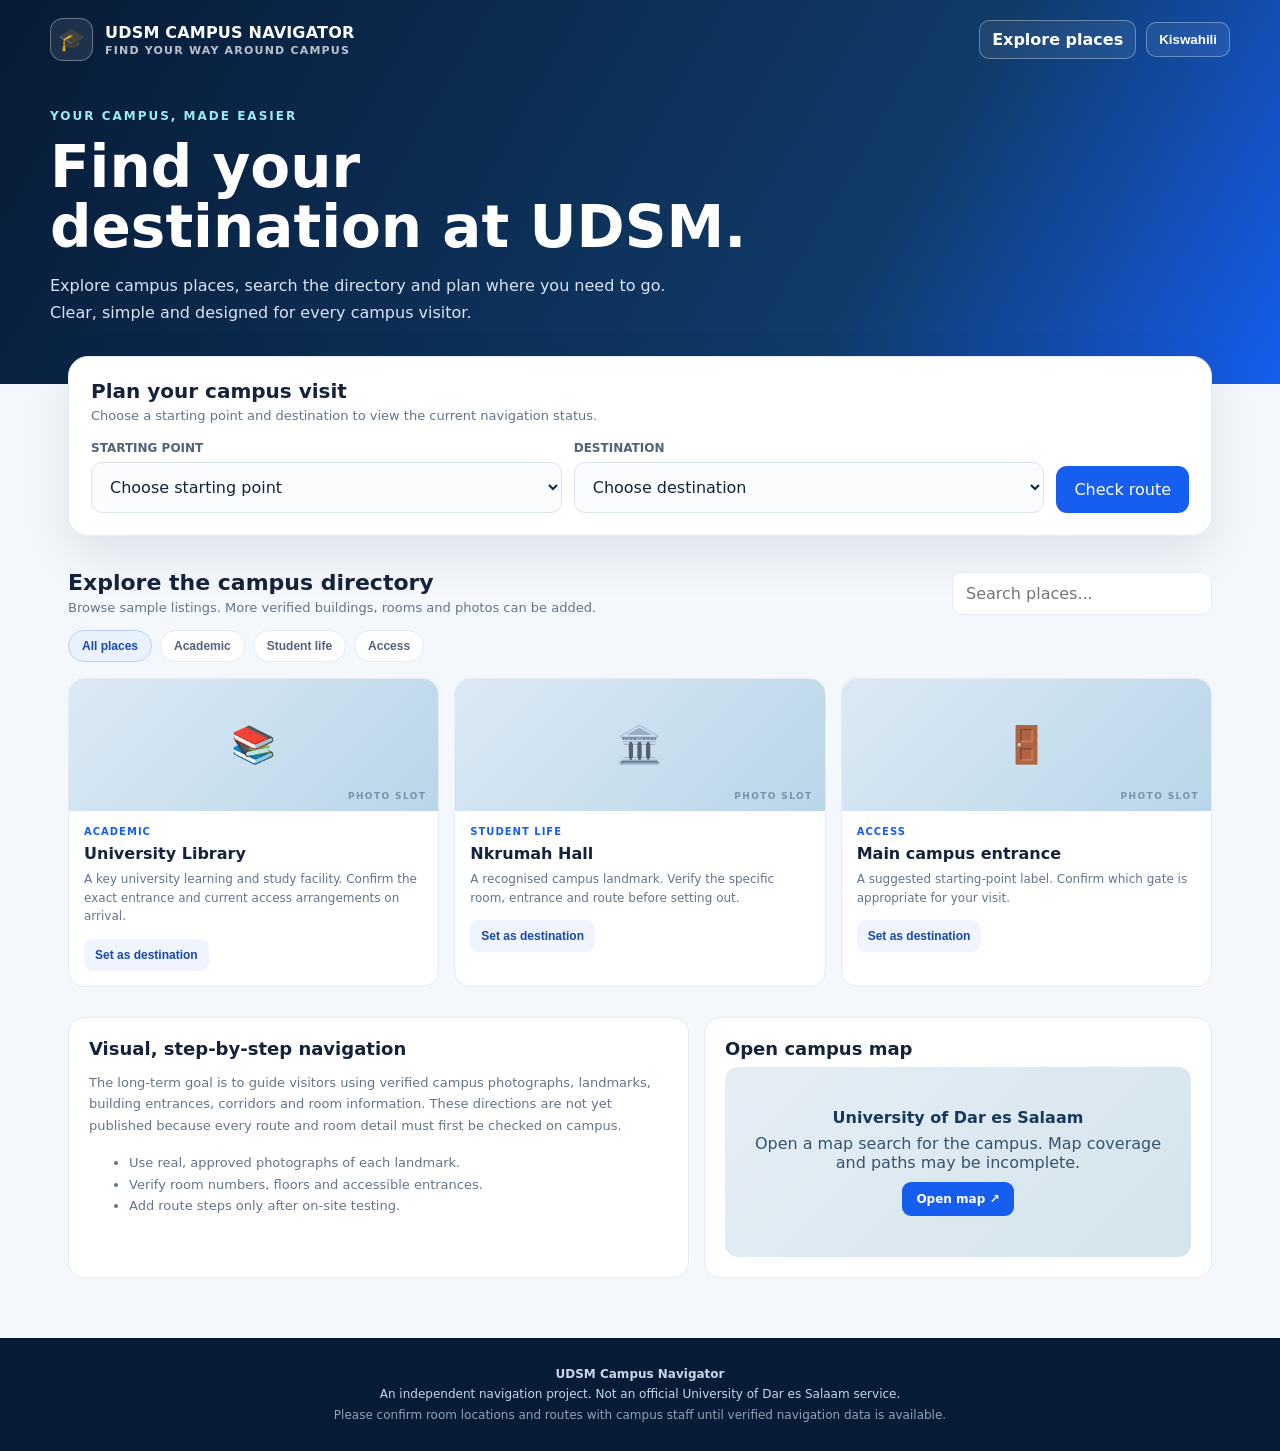
==== commit 1ad04ea8: "Add files via upload" ====
--- a/index.html
+++ b/index.html
@@ -1,50 +1,98 @@
 <!doctype html>
-<html lang="en"><head><meta charset="utf-8"><meta name="viewport" content="width=device-width,initial-scale=1"><meta name="theme-color" content="#102b46"><title>UDSM Campus Navigator</title><meta name="description" content="Explore the University of Dar es Salaam campus."><link rel="preconnect" href="https://fonts.googleapis.com"><link href="https://fonts.googleapis.com/css2?family=DM+Sans:wght@400;500;600;700&family=Manrope:wght@600;700;800&display=swap" rel="stylesheet">
+<html lang="en">
+<head>
+<meta charset="utf-8">
+<meta name="viewport" content="width=device-width,initial-scale=1">
+<meta name="theme-color" content="#071b36">
+<title>UDSM Campus Navigator</title>
 <style>
-:root{--navy:#102b46;--gold:#c89445;--ink:#172f43;--muted:#748493;--line:#e7ecef}*{box-sizing:border-box}html{scroll-behavior:smooth;scroll-padding-top:78px}body{margin:0;font-family:"DM Sans",sans-serif;color:var(--ink)}a{color:inherit;text-decoration:none}button,input{font:inherit}.header{height:72px;position:sticky;top:0;z-index:9;background:#ffffffed;backdrop-filter:blur(12px);border-bottom:1px solid var(--line)}.head{max-width:1180px;height:100%;padding:0 24px;margin:auto;display:flex;align-items:center;justify-content:space-between}.brand{display:flex;gap:10px;align-items:center}.udsm-logo{width:43px;height:43px;object-fit:contain;display:block;flex:none}.mark{width:40px;height:40px;border-radius:12px;background:var(--navy);color:#fff;display:grid;place-items:center;font:800 22px Manrope;position:relative}.mark i{position:absolute;right:5px;top:3px;color:#e2b66d;font-size:10px}.brand strong{font:800 13px Manrope;letter-spacing:.05em}.brand strong b{color:var(--gold)}.brand small{display:block;color:#87939d;font-size:8px;letter-spacing:.17em;margin-top:3px}.nav{display:flex;gap:28px;color:#586b7a;font-size:12px}.actions{display:flex;gap:14px;align-items:center}.lang{border:0;background:none;font-size:11px;font-weight:700;color:#526577;cursor:pointer}.cta,.search button,.route button{border:0;border-radius:6px;background:var(--gold);color:#fff;padding:13px 17px;font-size:11px;font-weight:700;cursor:pointer}.menu{display:none;background:white;border:1px solid var(--line);border-radius:6px;padding:7px 10px;font-size:20px}.hero{min-height:570px;position:relative;display:flex;align-items:center;background:var(--navy);color:#fff;overflow:hidden}.hero:before{content:"";position:absolute;inset:0;background:linear-gradient(90deg,#091e33f5 0%,#0b2742d9 52%,#102b4640),url("https://www.thecitizen.co.tz/resource/image/5058616/landscape_ratio2x1/1280/640/3900e25d44af115e75d128db3db9e045/Ci/udsm-pic.jpg") center/cover}.hero-inner{position:relative;width:min(1180px,calc(100% - 48px));margin:auto;padding:78px 0 95px}.kicker{color:#e2b66d;font-size:9px;letter-spacing:.2em;font-weight:700}.hero h1{font:800 clamp(44px,6vw,74px)/1.06 Manrope;letter-spacing:-.055em;margin:24px 0 16px}.hero h1 em,.section h2 em,.route h2 em,.about h2 em{font-style:normal;color:#e2b66d}.hero p{max-width:550px;color:#d2dee7;font-size:14px;line-height:1.8}.search{max-width:640px;margin-top:28px;padding:6px 7px 6px 16px;background:white;border-radius:8px;display:flex;gap:10px;align-items:center}.search span{font-size:25px;color:#8997a2}.search input{flex:1;min-width:0;border:0;outline:0;padding:12px 0;font-size:12px;color:var(--ink)}.hero-note{margin-top:19px;color:#c3d0da;font-size:10px}.hero-bottom{position:absolute;bottom:0;left:0;right:0;padding:16px max(24px,calc((100vw - 1180px)/2));border-top:1px solid #ffffff35;display:flex;justify-content:space-between;font-size:8px;letter-spacing:.16em;color:#d4dfe7}.features{max-width:1180px;margin:auto;padding:25px 24px;display:grid;grid-template-columns:repeat(4,1fr);border-bottom:1px solid var(--line)}.feature{display:flex;gap:12px;align-items:center;border-right:1px solid var(--line);padding:0 16px}.feature:first-child{padding-left:0}.feature:last-child{border:0}.ico{width:36px;height:36px;display:grid;place-items:center;border-radius:10px;background:#f7f1e7;color:#a77932;font-size:19px}.feature strong,.feature small{display:block}.feature strong{font:700 11px Manrope}.feature small{font-size:9px;color:#87939d;margin-top:4px}.section{max-width:1180px;margin:auto;padding:88px 24px}.section-head{display:flex;justify-content:space-between;align-items:end;gap:25px;margin-bottom:28px}.section h2,.route h2,.about h2{font:800 clamp(35px,4.5vw,52px)/1.12 Manrope;letter-spacing:-.05em;margin:12px 0}.section h2 em,.about h2 em{color:#b78136}.section-head p{max-width:370px;color:var(--muted);font-size:12px;line-height:1.8}.filters{display:flex;gap:8px;flex-wrap:wrap;margin-bottom:22px}.filter{border:1px solid var(--line);background:white;border-radius:30px;padding:10px 16px;color:#667786;font-size:10px;cursor:pointer}.filter.active,.filter:hover{background:var(--navy);border-color:var(--navy);color:white}.grid{display:grid;grid-template-columns:repeat(3,1fr);gap:18px}.card{border:1px solid var(--line);border-radius:9px;overflow:hidden;transition:.2s}.card:hover{transform:translateY(-4px);box-shadow:0 16px 35px #102b4614}.photo{height:180px;background-size:cover;background-position:center;position:relative}.photo:after{content:"";position:absolute;inset:45% 0 0;background:linear-gradient(transparent,#081d32a8)}.photo span{position:absolute;z-index:1;bottom:13px;left:14px;color:white;font-size:8px;letter-spacing:.15em}.p1{background-image:url("https://www.campustimez.com/wp-content/uploads/2024/04/SPARK-20-UDSM.jpg")}.p2{background-image:url("https://pbs.twimg.com/media/EhKpJhQWAAArG4_.jpg")}.p3{background-image:url("https://pbs.twimg.com/media/FI1mbCOXsAIwUGB.jpg")}.p4{background-image:url("https://www.thecitizen.co.tz/resource/image/5058616/landscape_ratio2x1/1280/640/3900e25d44af115e75d128db3db9e045/Ci/udsm-pic.jpg")}.p5{background-image:url("https://www.thecitizen.co.tz/resource/image/5058616/landscape_ratio2x1/1280/640/3900e25d44af115e75d128db3db9e045/Ci/udsm-pic.jpg")}.p6{background-image:url("https://www.thecitizen.co.tz/resource/image/5058616/landscape_ratio2x1/1280/640/3900e25d44af115e75d128db3db9e045/Ci/udsm-pic.jpg")}.card-body{padding:18px}.card-body small{font-size:8px;color:#b17e35;font-weight:700;letter-spacing:.15em}.card h3{font:700 18px Manrope;margin:8px 0}.card p{font-size:11px;color:#7b8994;line-height:1.7;min-height:38px}.card a{display:inline-block;margin-top:9px;color:var(--navy);font-size:10px;font-weight:700}.card a b{color:var(--gold);margin-left:10px}.notice{margin-top:23px;padding:13px 15px;background:#fbf8f1;border-left:3px solid var(--gold);font-size:10px;color:#77694f;line-height:1.7}.empty{text-align:center;padding:28px;color:var(--muted);font-size:12px}.route{background:var(--navy);color:white;padding:82px 24px}.route-inner{max-width:1180px;margin:auto;display:grid;grid-template-columns:1fr 1fr;gap:65px;align-items:center}.route h2 em{color:#e2b66d}.route-copy>p{color:#c2d0da;font-size:12px;line-height:1.9;max-width:470px}.route form{max-width:440px;display:grid;gap:9px;margin-top:24px}.route label{font-size:8px;color:#e2b66d;letter-spacing:.15em;font-weight:700;margin-top:7px}.route input{height:45px;border:1px solid #ffffff35;border-radius:5px;background:#ffffff0c;color:white;padding:0 12px;outline:0;font-size:11px}.route input::placeholder{color:#9babb9}.route button{text-align:left;margin-top:7px}.route-msg{min-height:25px;color:#aebdca;font-size:9px;line-height:1.6}.preview{background:white;color:var(--ink);padding:22px;border-radius:9px;box-shadow:0 20px 50px #07182b55}.preview-head,.preview-foot{display:flex;justify-content:space-between;font-size:8px;letter-spacing:.13em;font-weight:700}.preview-head{padding-bottom:16px;border-bottom:1px solid var(--line)}.tag{color:#a77b39}.step{display:flex;gap:13px;align-items:center;padding:14px 0}.step b{width:30px;height:30px;display:grid;place-items:center;border-radius:50%;background:#f5efe4;color:#a77b39;font:700 10px Manrope}.step strong,.step small{display:block}.step strong{font:700 11px Manrope}.step small{font-size:9px;color:#8996a0;margin-top:4px}.preview-img{height:135px;border-radius:6px;background:url("https://www.campustimez.com/wp-content/uploads/2024/04/SPARK-20-UDSM.jpg") center/cover;position:relative}.preview-img:after{content:"PHOTO-GUIDED DIRECTIONS";position:absolute;bottom:12px;left:13px;color:white;font-size:8px;letter-spacing:.15em}.preview-foot{padding-top:12px;color:#8a96a0;font-size:7px}.about{max-width:1180px;margin:auto;padding:85px 24px;display:grid;grid-template-columns:1fr 1fr;gap:65px;align-items:center}.about-img{height:330px;border-radius:9px;background:url("https://www.thecitizen.co.tz/resource/image/5058616/landscape_ratio2x1/1280/640/3900e25d44af115e75d128db3db9e045/Ci/udsm-pic.jpg") center/cover}.about p{color:var(--muted);font-size:12px;line-height:1.9}.checks{display:grid;gap:10px;margin-top:20px;font-size:10px;color:#40576a}.footer{background:#0b2238;color:#cbd7df;padding:22px 24px}.foot{max-width:1180px;margin:auto;display:flex;justify-content:space-between;align-items:center;gap:16px}.foot p,.foot>a:last-child{font-size:9px;color:#aebdca}.foot>a:last-child{color:#e2b66d}[hidden]{display:none!important}
-@media(max-width:760px){.head{padding:0 17px}.nav{display:none;position:absolute;top:72px;left:0;right:0;padding:18px 22px;background:white;box-shadow:0 12px 20px #102b4615;flex-direction:column;gap:18px}.nav.open{display:flex}.menu{display:block}.actions .cta{display:none}.hero{min-height:540px}.hero-inner{width:calc(100% - 38px);padding:65px 0 90px}.hero h1{font-size:clamp(42px,10vw,58px)}.hero p{font-size:12px}.features{grid-template-columns:repeat(2,1fr);gap:18px;padding:22px 18px}.feature{border:0;padding:0}.feature:nth-child(odd){padding-left:0}.section{padding:68px 18px}.section-head{display:block}.section-head p{margin-top:15px}.grid{grid-template-columns:repeat(2,minmax(0,1fr));gap:12px}.photo{height:140px}.card-body{padding:13px}.card h3{font-size:15px}.card p{font-size:10px}.route{padding:68px 18px}.route-inner{grid-template-columns:1fr;gap:32px}.about{padding:68px 18px;grid-template-columns:1fr;gap:25px}.about-img{height:230px}.foot{flex-wrap:wrap}.foot p{width:100%;order:3}}@media(max-width:430px){.brand strong{font-size:11px}.brand small{font-size:7px}.search{gap:5px;padding-left:10px}.search input{font-size:10px}.search button{padding:12px 10px;font-size:9px}.features{padding-left:0;padding-right:0}.feature strong{font-size:10px}.feature small{font-size:8px}.grid{grid-template-columns:1fr}.photo{height:170px}}
-</style></head><body>
-<header class="header" id="top"><div class="head"><a class="brand" href="#top"><img class="udsm-logo" src="https://upload.wikimedia.org/wikipedia/commons/c/c1/University_of_Dar_es_Salaam.png" alt="University of Dar es Salaam emblem"><span><strong>UDSM <b>NAVIGATOR</b></strong><small>YOUR CAMPUS, WITHIN REACH</small></span></a><nav class="nav" id="nav"><a href="#explore">Explore</a><a href="#navigation">Navigation</a><a href="#map-reference">Campus map</a><a href="#about">About</a></nav><div class="actions"><button class="lang" id="lang">EN / SW</button><a class="cta" href="#explore">Explore campus ↗</a></div><button class="menu" id="menu">☰</button></div></header>
-<main><section class="hero"><div class="hero-inner"><div class="kicker">✦ &nbsp; THE UNIVERSITY OF DAR ES SALAAM</div><h1 data-en="Find your place.<br><em>Know your way.</em>" data-sw="Pata unakokwenda.<br><em>Ijue njia yako.</em>">Find your place.<br><em>Know your way.</em></h1><p data-en="A clearer way to explore UDSM. Discover colleges, buildings and campus facilities — all from one starting point." data-sw="Njia rahisi ya kuchunguza UDSM. Gundua vyuo, majengo na huduma za chuo kupitia sehemu moja.">A clearer way to explore UDSM. Discover colleges, buildings and campus facilities — all from one starting point.</p><form class="search" id="search"><span>⌕</span><input id="query" type="search" placeholder="Search colleges, buildings, rooms..." aria-label="Search campus"><button type="submit">Search places →</button></form><div class="hero-note">✦ &nbsp; For students, staff, visitors and guests</div></div><div class="hero-bottom"><span>EXPLORE · DISCOVER · NAVIGATE</span><a href="#explore">SCROLL TO EXPLORE ↓</a></div></section>
-<div class="features"><div class="feature"><span class="ico">⌖</span><div><strong>Explore campus</strong><small>Discover places and facilities</small></div></div><div class="feature"><span class="ico">▤</span><div><strong>Find buildings</strong><small>Browse colleges and spaces</small></div></div><div class="feature"><span class="ico">➜</span><div><strong>Visual directions</strong><small>Photo-guided navigation concept</small></div></div><div class="feature"><span class="ico">◎</span><div><strong>One destination</strong><small>A guide for the whole community</small></div></div></div>
-<section class="section" id="explore"><div class="section-head"><div><div class="kicker">DISCOVER UDSM</div><h2>A campus full of places.<br><em>Start exploring.</em></h2></div><p>Start with selected landmarks identified in published campus references. Room-level directions will be added after on-site verification.</p></div><div class="filters"><button class="filter active" data-cat="all">All places</button><button class="filter" data-cat="college">Colleges</button><button class="filter" data-cat="learning">Learning</button><button class="filter" data-cat="services">Services</button><button class="filter" data-cat="life">Campus life</button></div><div class="grid" id="grid">
-<article class="card" data-cat="college" data-search="college colleges schools academic"><div class="photo p1"><span>01 / ACADEMIC</span></div><div class="card-body"><small>ACADEMIC AREAS</small><h3>Nkrumah Hall</h3><p>A recognised campus landmark. The photo shows the exterior entrance.</p><a href="#navigation" data-dest="College or school">Explore category <b>↗</b></a></div></article>
-<article class="card" data-cat="learning" data-search="lecture room theatre classroom"><div class="photo p2"><span>02 / LEARNING</span></div><div class="card-body"><small>TEACHING SPACES</small><h3>Nkrumah Hall interior</h3><p>An interior view of the hall; not a room-by-room directory.</p><a href="#navigation" data-dest="Lecture room">Find a room <b>↗</b></a></div></article>
-<article class="card" data-cat="learning" data-search="library reading study research"><div class="photo p3"><span>03 / STUDY</span></div><div class="card-body"><small>RESEARCH & STUDY</small><h3>University Library</h3><p>Reference photograph of the University of Dar es Salaam Library.</p><a href="#navigation" data-dest="Library">Explore libraries <b>↗</b></a></div></article>
-<article class="card" data-cat="services" data-search="office administration services"><div class="photo p4"><span>04 / SERVICES</span></div><div class="card-body"><small>UNIVERSITY SERVICES</small><h3>Cranford Pratt Building</h3><p>University Administration is identified on the published campus venue map.</p><a href="#navigation" data-dest="Office or service">Find a service <b>↗</b></a></div></article>
-<article class="card" data-cat="life" data-search="hostel hall residence accommodation"><div class="photo p5"><span>05 / CAMPUS LIFE</span></div><div class="card-body"><small>STUDENT LIVING</small><h3>Yombo Lecture Theatres</h3><p>Lecture theatre locations are listed in the published campus venue map.</p><a href="#navigation" data-dest="Hall or accommodation">Explore halls <b>↗</b></a></div></article>
-<article class="card" data-cat="life" data-search="cafeteria food dining restaurant"><div class="photo p6"><span>06 / CAMPUS LIFE</span></div><div class="card-body"><small>FOOD & REFRESHMENTS</small><h3>Campus services</h3><p>The venue map identifies cafeterias, health services, parking and footpaths.</p><a href="#navigation" data-dest="Cafeteria">Find food <b>↗</b></a></div></article></div><div class="empty" id="empty" hidden>No matching places found. Try another search.</div><div class="notice"><b>Early-stage preview.</b> Some photographs are publicly available reference images and are credited below. Names of places are drawn from published campus references. The venue map is dated 2018 and must be checked on site before being used for live directions. This preview does not yet provide verified turn-by-turn or room-level navigation.</div></section>
-
-<section class="section" id="map-reference">
-  <div class="section-head"><div><div class="kicker">CAMPUS REFERENCE</div><h2>Explore the <em>Mlimani map.</em></h2></div>
-  <p>A published venue map labels roads, footpaths, halls, lecture theatres, offices and services. It is a historical reference, not a live navigation map.</p></div>
-  <div class="notice"><b>Map reference:</b> <a href="https://icas.asia/sites/default/files/2020-06/Program_Abstracts_Africa_Asia_1.pdf" target="_blank" rel="noopener">Open the UDSM Mlimani campus venue map (PDF, 2018) ↗</a>. Check locations and access routes on site before relying on them.</div>
-  <div class="checks" style="margin-top:18px">
-    <span>• Cranford Pratt Building — University Administration</span>
-    <span>• Dr. Wilbert K. Chagula Library</span>
-    <span>• Nkrumah Hall</span>
-    <span>• Yombo Lecture Theatres</span>
-    <span>• College of Engineering and Technology blocks</span>
-    <span>• Cafeteria, Health Centre, parking and footpaths</span>
+:root{--navy:#071b36;--blue:#155eef;--cyan:#39c6d8;--ink:#14233b;--muted:#64748b;--line:#e5ebf3;--bg:#f4f7fb;--white:#fff;--gold:#f4b942}
+*{box-sizing:border-box}body{margin:0;background:var(--bg);color:var(--ink);font-family:Inter,ui-sans-serif,system-ui,-apple-system,Segoe UI,Roboto,Arial,sans-serif}
+a{color:inherit}.top{background:linear-gradient(120deg,#071b36,#103b69 68%,#155eef);color:white;padding:18px max(20px,calc((100% - 1180px)/2)) 58px}
+.nav{display:flex;align-items:center;justify-content:space-between;gap:16px}.brand{display:flex;align-items:center;gap:12px;font-weight:800;letter-spacing:.2px}.crest{width:43px;height:43px;border:1px solid #ffffff55;border-radius:13px;display:grid;place-items:center;background:#ffffff16;font-size:22px}.brand small{display:block;font-size:11px;font-weight:600;opacity:.72;letter-spacing:1.2px;margin-top:2px}.navright{display:flex;gap:10px;align-items:center}.lang,.navlink{border:1px solid #ffffff55;background:#ffffff12;color:white;border-radius:10px;padding:9px 12px;text-decoration:none;font-weight:700;cursor:pointer}
+.hero{max-width:1180px;margin:48px auto 0}.eyebrow{color:#9debf0;font-size:12px;font-weight:800;letter-spacing:2px;text-transform:uppercase}.hero h1{font-size:clamp(34px,5vw,58px);line-height:1.04;max-width:700px;margin:14px 0}.hero p{color:#d8e5f5;font-size:16px;line-height:1.7;max-width:620px;margin:0}
+main{max-width:1180px;margin:-28px auto 60px;padding:0 18px}.searchbox{background:white;border:1px solid var(--line);border-radius:20px;padding:22px;box-shadow:0 18px 50px #0b234018}.searchbox h2{margin:0 0 5px;font-size:20px}.sub{color:var(--muted);font-size:13px;margin:0 0 18px}.fields{display:grid;grid-template-columns:1fr 1fr auto;gap:12px}.field label{display:block;font-size:12px;font-weight:800;color:#52627a;margin:0 0 7px}.field input,.field select{width:100%;padding:14px;border:1px solid #dbe3ee;border-radius:11px;background:#fbfcfe;font:inherit;color:var(--ink);outline-color:var(--blue)}
+.btn{border:0;border-radius:11px;padding:14px 18px;background:var(--blue);color:white;font-weight:800;font:inherit;cursor:pointer;align-self:end}.btn:hover{filter:brightness(.95)}.notice{display:none;margin-top:15px;padding:14px;border-radius:12px;background:#fff8e8;border:1px solid #f3dfaa;color:#75500b;font-size:13px;line-height:1.55}
+.sectionhead{display:flex;justify-content:space-between;align-items:end;gap:15px;margin:34px 0 15px}.sectionhead h2{margin:0;font-size:22px}.sectionhead p{margin:5px 0 0;color:var(--muted);font-size:13px}.searchsmall{max-width:260px;width:100%;padding:11px 13px;border:1px solid var(--line);border-radius:10px;background:white;font:inherit}
+.categories{display:flex;flex-wrap:wrap;gap:8px;margin:0 0 16px}.chip{border:1px solid var(--line);background:white;color:#52627a;border-radius:30px;padding:8px 13px;font-size:12px;font-weight:750;cursor:pointer}.chip.active{background:#eaf1ff;border-color:#b9ceff;color:#1749a6}
+.cards{display:grid;grid-template-columns:repeat(3,1fr);gap:15px}.place{background:white;border:1px solid var(--line);border-radius:16px;overflow:hidden;transition:.2s}.place:hover{transform:translateY(-3px);box-shadow:0 12px 28px #13294b12}.visual{height:132px;background:linear-gradient(135deg,#dce9f5,#b9d6e8);display:grid;place-items:center;color:#41617e;font-size:36px;position:relative}.visual:after{content:"PHOTO SLOT";position:absolute;bottom:10px;right:12px;font-size:9px;letter-spacing:1.4px;font-weight:900;color:#49647d99}.placebody{padding:15px}.tag{font-size:10px;text-transform:uppercase;letter-spacing:1px;color:#155eef;font-weight:900}.place h3{font-size:16px;margin:7px 0}.place p{font-size:12px;line-height:1.55;color:var(--muted);margin:0 0 13px}.smallbtn{background:#eff4ff;color:#1749a6;border:0;border-radius:9px;padding:9px 11px;font-size:12px;font-weight:800;cursor:pointer}
+.info-grid{display:grid;grid-template-columns:1.1fr .9fr;gap:15px;margin-top:30px}.panel{background:white;border:1px solid var(--line);border-radius:16px;padding:20px}.panel h2{margin:0 0 8px;font-size:18px}.panel p,.panel li{font-size:13px;line-height:1.65;color:var(--muted)}.mapbox{border-radius:13px;background:linear-gradient(135deg,#e6eef5,#d4e4ed);min-height:190px;display:grid;place-items:center;text-align:center;padding:22px;color:#35536e}.mapbox strong{display:block;color:#173a5c;margin-bottom:7px}.maplink{display:inline-block;margin-top:10px;padding:10px 14px;border-radius:9px;background:#155eef;color:white;text-decoration:none;font-size:12px;font-weight:800}
+footer{background:#071b36;color:#c8d6e8;padding:26px 18px;text-align:center;font-size:12px;line-height:1.7}.footerinner{max-width:1180px;margin:auto}.footnote{opacity:.72}
+@media(max-width:760px){.top{padding:15px 18px 55px}.hero{margin-top:38px}.fields{grid-template-columns:1fr}.btn{width:100%}.cards{grid-template-columns:1fr 1fr}.info-grid{grid-template-columns:1fr}.sectionhead{align-items:start;flex-direction:column}.searchsmall{max-width:none}}
+@media(max-width:460px){.cards{grid-template-columns:1fr}.navlink{display:none}.searchbox{padding:17px}.hero h1{font-size:37px}}
+</style>
+</head>
+<body>
+<header class="top">
+ <nav class="nav">
+  <div class="brand"><div class="crest">🎓</div><div>UDSM CAMPUS NAVIGATOR<small>FIND YOUR WAY AROUND CAMPUS</small></div></div>
+  <div class="navright"><a class="navlink" href="#directory">Explore places</a><button class="lang" id="langBtn">Kiswahili</button></div>
+ </nav>
+ <div class="hero">
+  <div class="eyebrow" id="eyebrow">YOUR CAMPUS, MADE EASIER</div>
+  <h1 id="heroTitle">Find your destination at UDSM.</h1>
+  <p id="heroText">Explore campus places, search the directory and plan where you need to go. Clear, simple and designed for every campus visitor.</p>
+ </div>
+</header>
+<main>
+ <section class="searchbox">
+  <h2 id="planTitle">Plan your campus visit</h2><p class="sub" id="planSub">Choose a starting point and destination to view the current navigation status.</p>
+  <div class="fields">
+   <div class="field"><label id="fromLabel" for="from">STARTING POINT</label><select id="from"><option value="">Choose starting point</option><option>Main campus entrance</option><option>University Library</option><option>Nkrumah Hall</option></select></div>
+   <div class="field"><label id="toLabel" for="to">DESTINATION</label><select id="to"><option value="">Choose destination</option><option>University Library</option><option>Nkrumah Hall</option><option>Main campus entrance</option></select></div>
+   <button class="btn" id="routeBtn">Check route</button>
   </div>
-  <div class="notice"><b>Photo credits / references:</b>
-    <a href="https://www.thecitizen.co.tz/tanzania/news/national/why-udsm-is-among-africa-s-leading-universities-5369840" target="_blank" rel="noopener">Campus aerial photo — The Citizen</a> ·
-    <a href="https://www.campustimez.com/universities-in-tanzania-that-teach-computer-science-courses/" target="_blank" rel="noopener">Nkrumah Hall exterior — Campustimez</a> ·
-    <a href="https://x.com/east_facts/status/1480952494759059458" target="_blank" rel="noopener">Library and Nkrumah Hall interior reference — X post</a>.
-    Image availability and reuse rights should be confirmed before public/commercial launch.
-  </div>
-</section>
-
-<section class="route" id="navigation"><div class="route-inner"><div class="route-copy"><div class="kicker">THE NEXT STEP IN CAMPUS WAYFINDING</div><h2 data-en="See the route.<br><em>Not just the address.</em>" data-sw="Ona njia.<br><em>Sio anwani tu.</em>">See the route.<br><em>Not just the address.</em></h2><p>Our goal is to guide you from your starting point to a specific destination with real photos of paths, landmarks, entrances, corridors and rooms.</p><form id="routeForm"><label for="start">I AM STARTING FROM</label><input id="start" placeholder="e.g. Nkrumah Hall" required><label for="end">I WANT TO GO TO</label><input id="end" placeholder="e.g. A specific room or office" required><button type="submit">Preview a route request →</button><div class="route-msg" id="routeMsg">Verified campus paths and room data are needed before turn-by-turn directions can go live.</div></form></div><div class="preview"><div class="preview-head"><span>VISUAL JOURNEY</span><span class="tag">● CONCEPT PREVIEW</span></div><div class="step"><b>01</b><div><strong>Confirm your starting point</strong><small>Choose a known campus location</small></div></div><div class="step"><b>02</b><div><strong>Follow landmarks and paths</strong><small>Recognise the way as you move</small></div></div><div class="step"><b>03</b><div><strong>Reach the right room</strong><small>Indoor guidance added after verification</small></div></div><div class="preview-img"></div><div class="preview-foot"><span>PHOTO-GUIDED WAYFINDING</span><span>01 — 03</span></div></div></div></section>
-<section class="about" id="about"><div class="about-img"></div><div><div class="kicker">BUILT AROUND THE CAMPUS COMMUNITY</div><h2>UDSM, easier to<br><em>understand and explore.</em></h2><p>Whether you are a student, lecturer, parent, guest or first-time visitor, Campus Navigator aims to make it easier to discover places across the University of Dar es Salaam.</p><div class="checks"><span>✓ Students & lecturers</span><span>✓ Visitors & guests</span><span>✓ Campus places & room discovery</span></div></div></section></main>
-<footer class="footer"><div class="foot"><a class="brand" href="#top"><img class="udsm-logo" src="https://upload.wikimedia.org/wikipedia/commons/c/c1/University_of_Dar_es_Salaam.png" alt="University of Dar es Salaam emblem"><span><strong style="color:white">UDSM <b>NAVIGATOR</b></strong><small>YOUR CAMPUS, WITHIN REACH</small></span></a><p>Independent campus navigation project · Early preview</p><a href="#top">Back to top ↑</a></div></footer>
+  <div class="notice" id="routeNotice"></div>
+ </section>
+ <section id="directory">
+  <div class="sectionhead"><div><h2 id="directoryTitle">Explore the campus directory</h2><p id="directorySub">Browse sample listings. More verified buildings, rooms and photos can be added.</p></div><input class="searchsmall" id="search" placeholder="Search places..." aria-label="Search places"></div>
+  <div class="categories" id="categories"><button class="chip active" data-cat="All">All places</button><button class="chip" data-cat="Academic">Academic</button><button class="chip" data-cat="Student life">Student life</button><button class="chip" data-cat="Access">Access</button></div>
+  <div class="cards" id="cards"></div>
+ </section>
+ <section class="info-grid">
+  <div class="panel"><h2 id="visualTitle">Visual, step-by-step navigation</h2><p id="visualText">The long-term goal is to guide visitors using verified campus photographs, landmarks, building entrances, corridors and room information. These directions are not yet published because every route and room detail must first be checked on campus.</p><ul><li id="visualLi1">Use real, approved photographs of each landmark.</li><li id="visualLi2">Verify room numbers, floors and accessible entrances.</li><li id="visualLi3">Add route steps only after on-site testing.</li></ul></div>
+  <div class="panel"><h2 id="mapTitle">Open campus map</h2><div class="mapbox"><div><strong>University of Dar es Salaam</strong><span id="mapText">Open a map search for the campus. Map coverage and paths may be incomplete.</span><br><a class="maplink" target="_blank" rel="noopener" href="https://www.openstreetmap.org/search?query=University%20of%20Dar%20es%20Salaam">Open map ↗</a></div></div></div>
+ </section>
+</main>
+<footer><div class="footerinner"><strong>UDSM Campus Navigator</strong><br><span id="footerText">An independent navigation project. Not an official University of Dar es Salaam service.</span><div class="footnote">Please confirm room locations and routes with campus staff until verified navigation data is available.</div></div></footer>
 <script>
-const filters=[...document.querySelectorAll(".filter")],cards=[...document.querySelectorAll(".card")],query=document.getElementById("query"),empty=document.getElementById("empty");
-function apply(){const cat=document.querySelector(".filter.active")?.dataset.cat||"all",q=query.value.trim().toLowerCase();let n=0;cards.forEach(c=>{const ok=(cat==="all"||cat===c.dataset.cat)&&(!q||(c.dataset.search+" "+c.innerText).toLowerCase().includes(q));c.hidden=!ok;if(ok)n++});empty.hidden=n>0}
-filters.forEach(f=>f.addEventListener("click",()=>{filters.forEach(x=>x.classList.remove("active"));f.classList.add("active");apply()}));
-document.getElementById("search").addEventListener("submit",e=>{e.preventDefault();apply();document.getElementById("explore").scrollIntoView({behavior:"smooth"})});query.addEventListener("input",apply);
-document.querySelectorAll("[data-dest]").forEach(a=>a.addEventListener("click",()=>document.getElementById("end").value=a.dataset.dest));
-document.getElementById("routeForm").addEventListener("submit",e=>{e.preventDefault();document.getElementById("routeMsg").textContent="Route request preview: "+document.getElementById("start").value+" → "+document.getElementById("end").value+". Real directions will be enabled after route data is verified."});
-let lang="en";document.getElementById("lang").addEventListener("click",()=>{lang=lang==="en"?"sw":"en";document.documentElement.lang=lang;document.querySelectorAll("[data-en][data-sw]").forEach(el=>el.innerHTML=el.dataset[lang]);document.getElementById("lang").textContent=lang==="en"?"EN / SW":"SW / EN";query.placeholder=lang==="en"?"Search colleges, buildings, rooms...":"Tafuta vyuo, majengo, vyumba..."});
-const nav=document.getElementById("nav"),menu=document.getElementById("menu");menu.addEventListener("click",()=>{nav.classList.toggle("open");menu.textContent=nav.classList.contains("open")?"×":"☰"});nav.querySelectorAll("a").forEach(a=>a.addEventListener("click",()=>{nav.classList.remove("open");menu.textContent="☰"}));
-</script></body></html>+const places=[
+ {name:"University Library",cat:"Academic",icon:"📚",desc:"A key university learning and study facility. Confirm the exact entrance and current access arrangements on arrival."},
+ {name:"Nkrumah Hall",cat:"Student life",icon:"🏛️",desc:"A recognised campus landmark. Verify the specific room, entrance and route before setting out."},
+ {name:"Main campus entrance",cat:"Access",icon:"🚪",desc:"A suggested starting-point label. Confirm which gate is appropriate for your visit."}
+];
+let category="All",sw=false;
+const $=id=>document.getElementById(id);
+function render(){
+ const q=$("search").value.toLowerCase();
+ const list=places.filter(p=>(category==="All"||p.cat===category)&&(p.name+" "+p.cat+" "+p.desc).toLowerCase().includes(q));
+ $("cards").innerHTML=list.length?list.map((p,i)=>`<article class="place"><div class="visual">${p.icon}</div><div class="placebody"><div class="tag">${p.cat}</div><h3>${p.name}</h3><p>${p.desc}</p><button class="smallbtn" onclick="choosePlace('${p.name.replace(/'/g,"\\'")}')">${sw?"Chagua kama unakoenda":"Set as destination"}</button></div></article>`).join(""):`<p>No matching places found. Try another search.`;
+}
+function choosePlace(name){$("to").value=name;$("to").scrollIntoView({behavior:"smooth",block:"center"});}
+$("search").addEventListener("input",render);
+$("categories").addEventListener("click",e=>{if(!e.target.dataset.cat)return;category=e.target.dataset.cat;document.querySelectorAll(".chip").forEach(b=>b.classList.toggle("active",b===e.target));render();});
+$("routeBtn").addEventListener("click",()=>{
+ const a=$("from").value,b=$("to").value,n=$("routeNotice");
+ n.style.display="block";
+ if(!a||!b){n.textContent=sw?"Tafadhali chagua sehemu ya kuanzia na unakoenda.":"Please select both a starting point and a destination.";return;}
+ if(a===b){n.textContent=sw?"Umechagua sehemu ileile kama mwanzo na mwisho.":"Your starting point and destination are the same.";return;}
+ n.textContent=sw?`Umechagua kutoka ${a} kwenda ${b}. Njia ya hatua kwa hatua bado haijathibitishwa. Tafadhali thibitisha njia na wahudumu wa chuo kabla ya kuanza safari.`:`You selected ${a} to ${b}. A verified step-by-step route is not available yet. Please confirm the route with campus staff before setting out.`;
+});
+$("langBtn").addEventListener("click",()=>{
+ sw=!sw;
+ const t=sw?{
+  btn:"English",eyebrow:"CHUO CHAKO, RAHISI KUKIFAHAMU",hero:"Tafuta unakoenda ndani ya UDSM.",heroText:"Chunguza maeneo ya chuo, tafuta kwenye orodha na panga unapotaka kwenda. Imeundwa kwa wanafunzi na wageni wote.",
+  plan:"Panga ziara yako chuoni",sub:"Chagua sehemu ya kuanzia na unakoenda ili kuona hali ya huduma ya uelekezaji.",from:"SEHEMU YA KUANZIA",to:"UNAKOENDA",route:"Angalia njia",dir:"Chunguza orodha ya maeneo",dirsub:"Maeneo ya mfano. Majengo, vyumba na picha zilizothibitishwa zitaongezwa.",search:"Tafuta maeneo...",all:"Maeneo yote",academic:"Masomo",life:"Maisha ya wanafunzi",access:"Viingilio",visual:"Uelekezaji wa picha hatua kwa hatua",visualText:"Lengo ni kuwaongoza wageni kwa kutumia picha halisi zilizothibitishwa za maeneo, alama muhimu, viingilio, korido na taarifa za vyumba. Maelekezo hayajawekwa bado kwa sababu kila njia na chumba lazima vikaguliwe chuoni.",li1:"Tumia picha halisi zilizoidhinishwa.",li2:"Thibitisha namba za vyumba, sakafu na viingilio.",li3:"Ongeza hatua za njia baada ya kuzijaribu eneo husika.",map:"Fungua ramani ya chuo",mapText:"Fungua utafutaji wa ramani ya chuo. Taarifa za njia zinaweza kuwa hazijakamilika.",footer:"Mradi huru wa uelekezaji. Si huduma rasmi ya Chuo Kikuu cha Dar es Salaam."
+ }:{
+  btn:"Kiswahili",eyebrow:"YOUR CAMPUS, MADE EASIER",hero:"Find your destination at UDSM.",heroText:"Explore campus places, search the directory and plan where you need to go. Clear, simple and designed for every campus visitor.",
+  plan:"Plan your campus visit",sub:"Choose a starting point and destination to view the current navigation status.",from:"STARTING POINT",to:"DESTINATION",route:"Check route",dir:"Explore the campus directory",dirsub:"Browse sample listings. More verified buildings, rooms and photos can be added.",search:"Search places...",all:"All places",academic:"Academic",life:"Student life",access:"Access",visual:"Visual, step-by-step navigation",visualText:"The long-term goal is to guide visitors using verified campus photographs, landmarks, building entrances, corridors and room information. These directions are not yet published because every route and room detail must first be checked on campus.",li1:"Use real, approved photographs of each landmark.",li2:"Verify room numbers, floors and accessible entrances.",li3:"Add route steps only after on-site testing.",map:"Open campus map",mapText:"Open a map search for the campus. Map coverage and paths may be incomplete.",footer:"An independent navigation project. Not an official University of Dar es Salaam service."
+ };
+ const ids={langBtn:"btn",eyebrow:"eyebrow",heroTitle:"hero",heroText:"heroText",planTitle:"plan",planSub:"sub",fromLabel:"from",toLabel:"to",routeBtn:"route",directoryTitle:"dir",directorySub:"dirsub",search:"search",visualTitle:"visual",visualText:"visualText",visualLi1:"li1",visualLi2:"li2",visualLi3:"li3",mapTitle:"map",mapText:"mapText",footerText:"footer"};
+ Object.entries(ids).forEach(([id,k])=>{if($(id))$(id).textContent=t[k]});
+ $("search").placeholder=t.search;
+ $("categories").innerHTML=`<button class="chip ${category==="All"?"active":""}" data-cat="All">${t.all}</button><button class="chip ${category==="Academic"?"active":""}" data-cat="Academic">${t.academic}</button><button class="chip ${category==="Student life"?"active":""}" data-cat="Student life">${t.life}</button><button class="chip ${category==="Access"?"active":""}" data-cat="Access">${t.access}</button>`;
+ render();
+});
+render();
+</script>
+</body></html>
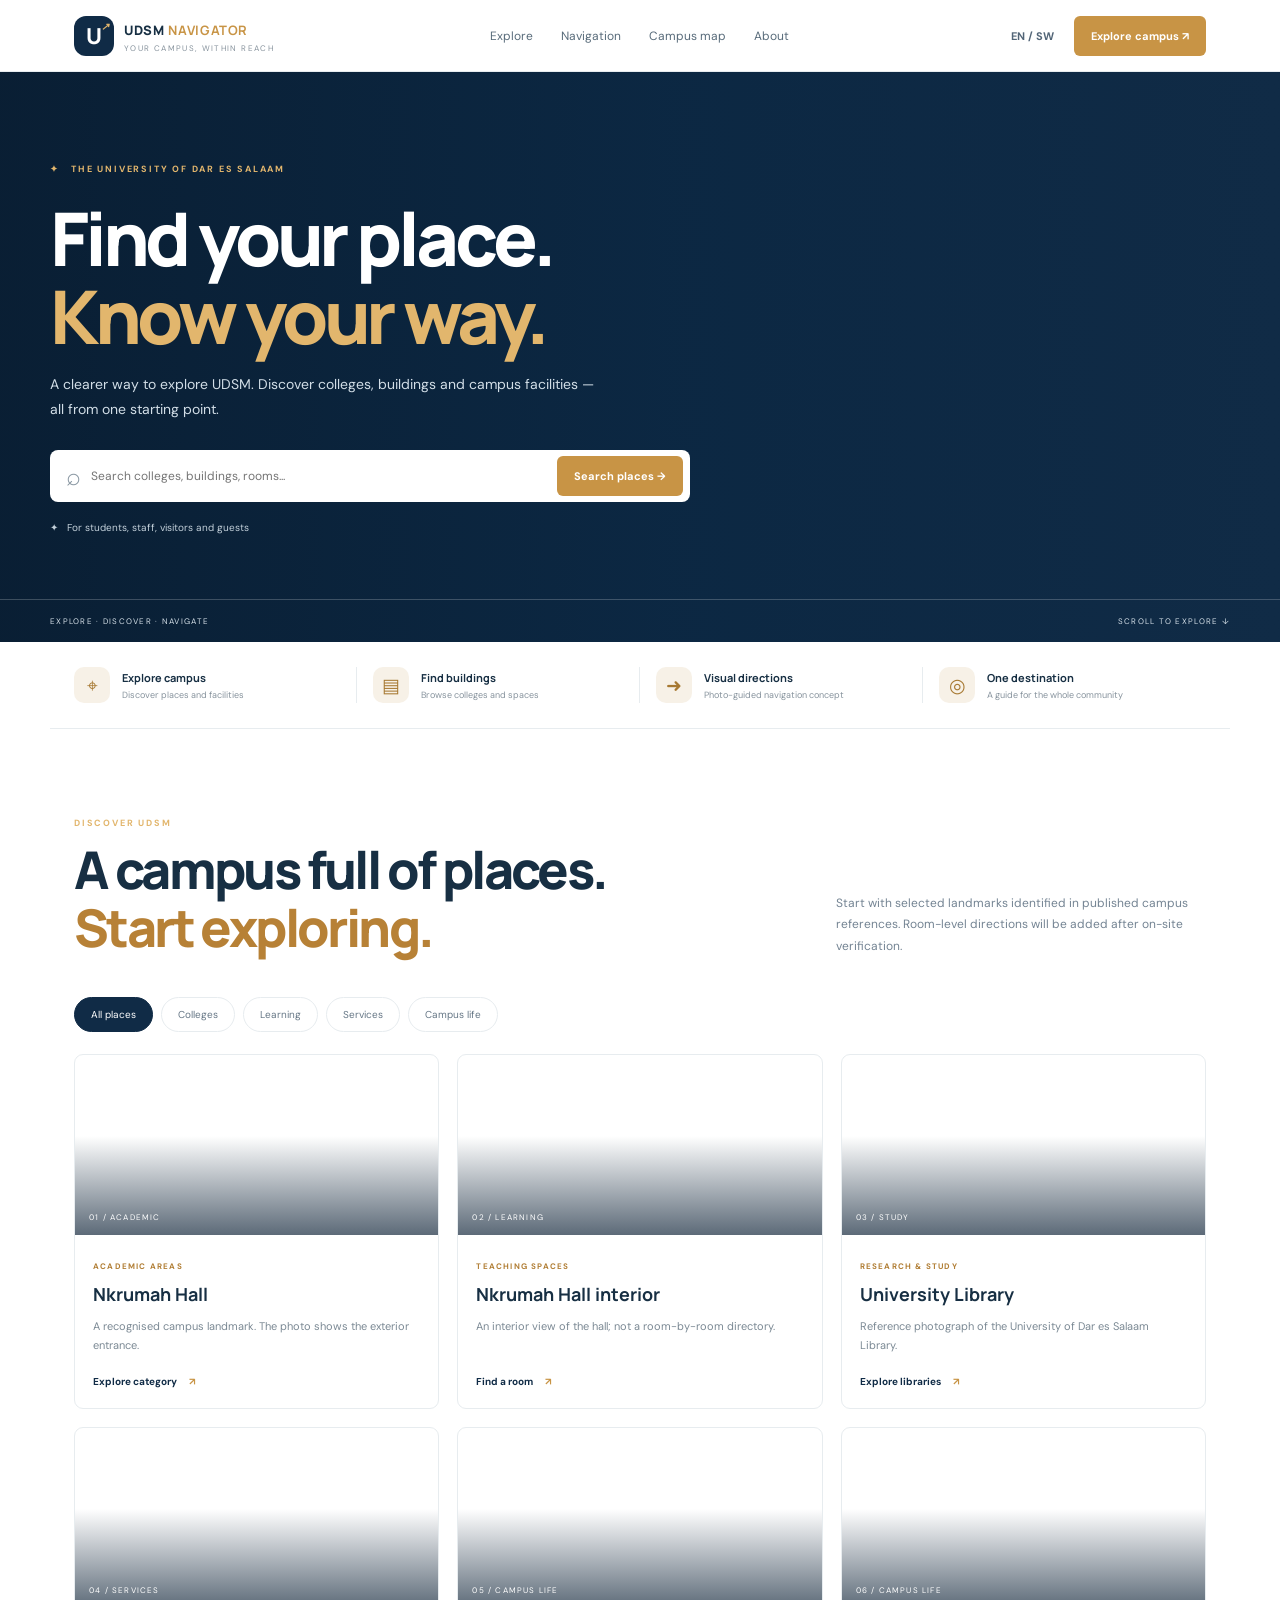
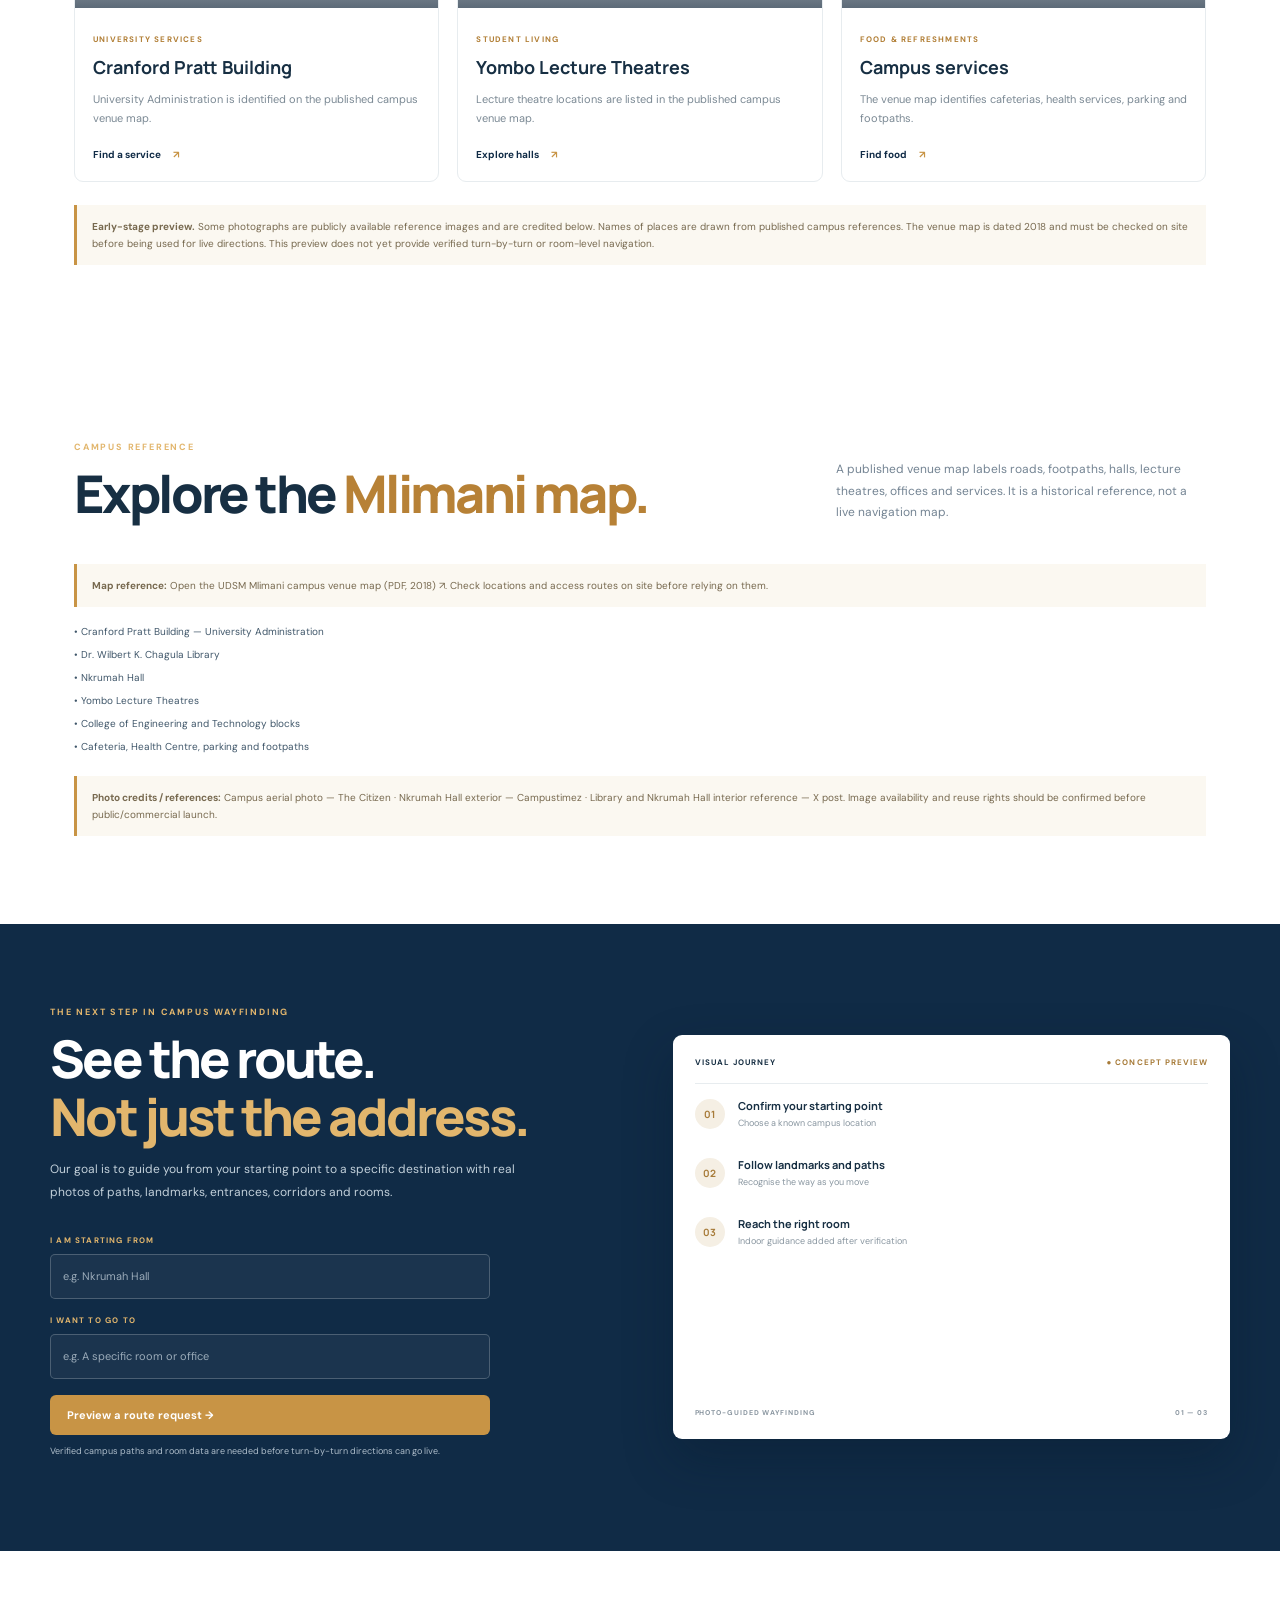
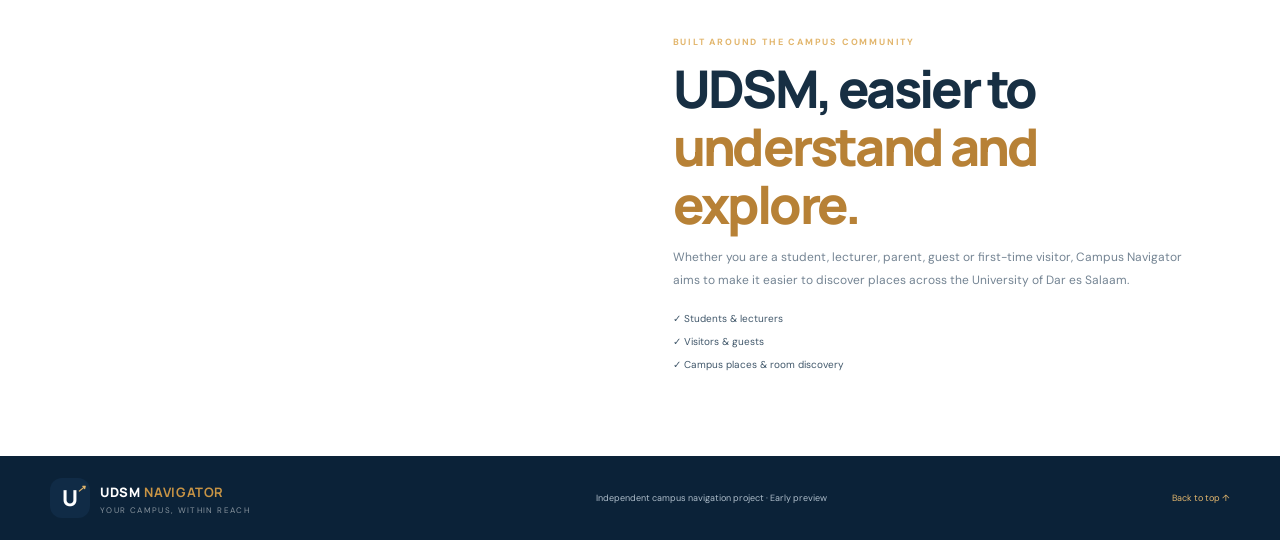
==== commit f1af498b: "Add files via upload" ====
--- a/index.html
+++ b/index.html
@@ -1,98 +1,50 @@
 <!doctype html>
-<html lang="en">
-<head>
-<meta charset="utf-8">
-<meta name="viewport" content="width=device-width,initial-scale=1">
-<meta name="theme-color" content="#071b36">
-<title>UDSM Campus Navigator</title>
+<html lang="en"><head><meta charset="utf-8"><meta name="viewport" content="width=device-width,initial-scale=1"><meta name="theme-color" content="#102b46"><title>UDSM Campus Navigator</title><meta name="description" content="Explore the University of Dar es Salaam campus."><link rel="preconnect" href="https://fonts.googleapis.com"><link href="https://fonts.googleapis.com/css2?family=DM+Sans:wght@400;500;600;700&family=Manrope:wght@600;700;800&display=swap" rel="stylesheet">
 <style>
-:root{--navy:#071b36;--blue:#155eef;--cyan:#39c6d8;--ink:#14233b;--muted:#64748b;--line:#e5ebf3;--bg:#f4f7fb;--white:#fff;--gold:#f4b942}
-*{box-sizing:border-box}body{margin:0;background:var(--bg);color:var(--ink);font-family:Inter,ui-sans-serif,system-ui,-apple-system,Segoe UI,Roboto,Arial,sans-serif}
-a{color:inherit}.top{background:linear-gradient(120deg,#071b36,#103b69 68%,#155eef);color:white;padding:18px max(20px,calc((100% - 1180px)/2)) 58px}
-.nav{display:flex;align-items:center;justify-content:space-between;gap:16px}.brand{display:flex;align-items:center;gap:12px;font-weight:800;letter-spacing:.2px}.crest{width:43px;height:43px;border:1px solid #ffffff55;border-radius:13px;display:grid;place-items:center;background:#ffffff16;font-size:22px}.brand small{display:block;font-size:11px;font-weight:600;opacity:.72;letter-spacing:1.2px;margin-top:2px}.navright{display:flex;gap:10px;align-items:center}.lang,.navlink{border:1px solid #ffffff55;background:#ffffff12;color:white;border-radius:10px;padding:9px 12px;text-decoration:none;font-weight:700;cursor:pointer}
-.hero{max-width:1180px;margin:48px auto 0}.eyebrow{color:#9debf0;font-size:12px;font-weight:800;letter-spacing:2px;text-transform:uppercase}.hero h1{font-size:clamp(34px,5vw,58px);line-height:1.04;max-width:700px;margin:14px 0}.hero p{color:#d8e5f5;font-size:16px;line-height:1.7;max-width:620px;margin:0}
-main{max-width:1180px;margin:-28px auto 60px;padding:0 18px}.searchbox{background:white;border:1px solid var(--line);border-radius:20px;padding:22px;box-shadow:0 18px 50px #0b234018}.searchbox h2{margin:0 0 5px;font-size:20px}.sub{color:var(--muted);font-size:13px;margin:0 0 18px}.fields{display:grid;grid-template-columns:1fr 1fr auto;gap:12px}.field label{display:block;font-size:12px;font-weight:800;color:#52627a;margin:0 0 7px}.field input,.field select{width:100%;padding:14px;border:1px solid #dbe3ee;border-radius:11px;background:#fbfcfe;font:inherit;color:var(--ink);outline-color:var(--blue)}
-.btn{border:0;border-radius:11px;padding:14px 18px;background:var(--blue);color:white;font-weight:800;font:inherit;cursor:pointer;align-self:end}.btn:hover{filter:brightness(.95)}.notice{display:none;margin-top:15px;padding:14px;border-radius:12px;background:#fff8e8;border:1px solid #f3dfaa;color:#75500b;font-size:13px;line-height:1.55}
-.sectionhead{display:flex;justify-content:space-between;align-items:end;gap:15px;margin:34px 0 15px}.sectionhead h2{margin:0;font-size:22px}.sectionhead p{margin:5px 0 0;color:var(--muted);font-size:13px}.searchsmall{max-width:260px;width:100%;padding:11px 13px;border:1px solid var(--line);border-radius:10px;background:white;font:inherit}
-.categories{display:flex;flex-wrap:wrap;gap:8px;margin:0 0 16px}.chip{border:1px solid var(--line);background:white;color:#52627a;border-radius:30px;padding:8px 13px;font-size:12px;font-weight:750;cursor:pointer}.chip.active{background:#eaf1ff;border-color:#b9ceff;color:#1749a6}
-.cards{display:grid;grid-template-columns:repeat(3,1fr);gap:15px}.place{background:white;border:1px solid var(--line);border-radius:16px;overflow:hidden;transition:.2s}.place:hover{transform:translateY(-3px);box-shadow:0 12px 28px #13294b12}.visual{height:132px;background:linear-gradient(135deg,#dce9f5,#b9d6e8);display:grid;place-items:center;color:#41617e;font-size:36px;position:relative}.visual:after{content:"PHOTO SLOT";position:absolute;bottom:10px;right:12px;font-size:9px;letter-spacing:1.4px;font-weight:900;color:#49647d99}.placebody{padding:15px}.tag{font-size:10px;text-transform:uppercase;letter-spacing:1px;color:#155eef;font-weight:900}.place h3{font-size:16px;margin:7px 0}.place p{font-size:12px;line-height:1.55;color:var(--muted);margin:0 0 13px}.smallbtn{background:#eff4ff;color:#1749a6;border:0;border-radius:9px;padding:9px 11px;font-size:12px;font-weight:800;cursor:pointer}
-.info-grid{display:grid;grid-template-columns:1.1fr .9fr;gap:15px;margin-top:30px}.panel{background:white;border:1px solid var(--line);border-radius:16px;padding:20px}.panel h2{margin:0 0 8px;font-size:18px}.panel p,.panel li{font-size:13px;line-height:1.65;color:var(--muted)}.mapbox{border-radius:13px;background:linear-gradient(135deg,#e6eef5,#d4e4ed);min-height:190px;display:grid;place-items:center;text-align:center;padding:22px;color:#35536e}.mapbox strong{display:block;color:#173a5c;margin-bottom:7px}.maplink{display:inline-block;margin-top:10px;padding:10px 14px;border-radius:9px;background:#155eef;color:white;text-decoration:none;font-size:12px;font-weight:800}
-footer{background:#071b36;color:#c8d6e8;padding:26px 18px;text-align:center;font-size:12px;line-height:1.7}.footerinner{max-width:1180px;margin:auto}.footnote{opacity:.72}
-@media(max-width:760px){.top{padding:15px 18px 55px}.hero{margin-top:38px}.fields{grid-template-columns:1fr}.btn{width:100%}.cards{grid-template-columns:1fr 1fr}.info-grid{grid-template-columns:1fr}.sectionhead{align-items:start;flex-direction:column}.searchsmall{max-width:none}}
-@media(max-width:460px){.cards{grid-template-columns:1fr}.navlink{display:none}.searchbox{padding:17px}.hero h1{font-size:37px}}
-</style>
-</head>
-<body>
-<header class="top">
- <nav class="nav">
-  <div class="brand"><div class="crest">🎓</div><div>UDSM CAMPUS NAVIGATOR<small>FIND YOUR WAY AROUND CAMPUS</small></div></div>
-  <div class="navright"><a class="navlink" href="#directory">Explore places</a><button class="lang" id="langBtn">Kiswahili</button></div>
- </nav>
- <div class="hero">
-  <div class="eyebrow" id="eyebrow">YOUR CAMPUS, MADE EASIER</div>
-  <h1 id="heroTitle">Find your destination at UDSM.</h1>
-  <p id="heroText">Explore campus places, search the directory and plan where you need to go. Clear, simple and designed for every campus visitor.</p>
- </div>
-</header>
-<main>
- <section class="searchbox">
-  <h2 id="planTitle">Plan your campus visit</h2><p class="sub" id="planSub">Choose a starting point and destination to view the current navigation status.</p>
-  <div class="fields">
-   <div class="field"><label id="fromLabel" for="from">STARTING POINT</label><select id="from"><option value="">Choose starting point</option><option>Main campus entrance</option><option>University Library</option><option>Nkrumah Hall</option></select></div>
-   <div class="field"><label id="toLabel" for="to">DESTINATION</label><select id="to"><option value="">Choose destination</option><option>University Library</option><option>Nkrumah Hall</option><option>Main campus entrance</option></select></div>
-   <button class="btn" id="routeBtn">Check route</button>
+:root{--navy:#102b46;--gold:#c89445;--ink:#172f43;--muted:#748493;--line:#e7ecef}*{box-sizing:border-box}html{scroll-behavior:smooth;scroll-padding-top:78px}body{margin:0;font-family:"DM Sans",sans-serif;color:var(--ink)}a{color:inherit;text-decoration:none}button,input{font:inherit}.header{height:72px;position:sticky;top:0;z-index:9;background:#ffffffed;backdrop-filter:blur(12px);border-bottom:1px solid var(--line)}.head{max-width:1180px;height:100%;padding:0 24px;margin:auto;display:flex;align-items:center;justify-content:space-between}.brand{display:flex;gap:10px;align-items:center}.mark{width:40px;height:40px;border-radius:12px;background:var(--navy);color:#fff;display:grid;place-items:center;font:800 22px Manrope;position:relative}.mark i{position:absolute;right:5px;top:3px;color:#e2b66d;font-size:10px}.brand strong{font:800 13px Manrope;letter-spacing:.05em}.brand strong b{color:var(--gold)}.brand small{display:block;color:#87939d;font-size:8px;letter-spacing:.17em;margin-top:3px}.nav{display:flex;gap:28px;color:#586b7a;font-size:12px}.actions{display:flex;gap:14px;align-items:center}.lang{border:0;background:none;font-size:11px;font-weight:700;color:#526577;cursor:pointer}.cta,.search button,.route button{border:0;border-radius:6px;background:var(--gold);color:#fff;padding:13px 17px;font-size:11px;font-weight:700;cursor:pointer}.menu{display:none;background:white;border:1px solid var(--line);border-radius:6px;padding:7px 10px;font-size:20px}.hero{min-height:570px;position:relative;display:flex;align-items:center;background:var(--navy);color:#fff;overflow:hidden}.hero:before{content:"";position:absolute;inset:0;background:linear-gradient(90deg,#091e33f5 0%,#0b2742d9 52%,#102b4640),url("https://www.thecitizen.co.tz/resource/image/5058616/landscape_ratio2x1/1280/640/3900e25d44af115e75d128db3db9e045/Ci/udsm-pic.jpg") center/cover}.hero-inner{position:relative;width:min(1180px,calc(100% - 48px));margin:auto;padding:78px 0 95px}.kicker{color:#e2b66d;font-size:9px;letter-spacing:.2em;font-weight:700}.hero h1{font:800 clamp(44px,6vw,74px)/1.06 Manrope;letter-spacing:-.055em;margin:24px 0 16px}.hero h1 em,.section h2 em,.route h2 em,.about h2 em{font-style:normal;color:#e2b66d}.hero p{max-width:550px;color:#d2dee7;font-size:14px;line-height:1.8}.search{max-width:640px;margin-top:28px;padding:6px 7px 6px 16px;background:white;border-radius:8px;display:flex;gap:10px;align-items:center}.search span{font-size:25px;color:#8997a2}.search input{flex:1;min-width:0;border:0;outline:0;padding:12px 0;font-size:12px;color:var(--ink)}.hero-note{margin-top:19px;color:#c3d0da;font-size:10px}.hero-bottom{position:absolute;bottom:0;left:0;right:0;padding:16px max(24px,calc((100vw - 1180px)/2));border-top:1px solid #ffffff35;display:flex;justify-content:space-between;font-size:8px;letter-spacing:.16em;color:#d4dfe7}.features{max-width:1180px;margin:auto;padding:25px 24px;display:grid;grid-template-columns:repeat(4,1fr);border-bottom:1px solid var(--line)}.feature{display:flex;gap:12px;align-items:center;border-right:1px solid var(--line);padding:0 16px}.feature:first-child{padding-left:0}.feature:last-child{border:0}.ico{width:36px;height:36px;display:grid;place-items:center;border-radius:10px;background:#f7f1e7;color:#a77932;font-size:19px}.feature strong,.feature small{display:block}.feature strong{font:700 11px Manrope}.feature small{font-size:9px;color:#87939d;margin-top:4px}.section{max-width:1180px;margin:auto;padding:88px 24px}.section-head{display:flex;justify-content:space-between;align-items:end;gap:25px;margin-bottom:28px}.section h2,.route h2,.about h2{font:800 clamp(35px,4.5vw,52px)/1.12 Manrope;letter-spacing:-.05em;margin:12px 0}.section h2 em,.about h2 em{color:#b78136}.section-head p{max-width:370px;color:var(--muted);font-size:12px;line-height:1.8}.filters{display:flex;gap:8px;flex-wrap:wrap;margin-bottom:22px}.filter{border:1px solid var(--line);background:white;border-radius:30px;padding:10px 16px;color:#667786;font-size:10px;cursor:pointer}.filter.active,.filter:hover{background:var(--navy);border-color:var(--navy);color:white}.grid{display:grid;grid-template-columns:repeat(3,1fr);gap:18px}.card{border:1px solid var(--line);border-radius:9px;overflow:hidden;transition:.2s}.card:hover{transform:translateY(-4px);box-shadow:0 16px 35px #102b4614}.photo{height:180px;background-size:cover;background-position:center;position:relative}.photo:after{content:"";position:absolute;inset:45% 0 0;background:linear-gradient(transparent,#081d32a8)}.photo span{position:absolute;z-index:1;bottom:13px;left:14px;color:white;font-size:8px;letter-spacing:.15em}.p1{background-image:url("https://www.campustimez.com/wp-content/uploads/2024/04/SPARK-20-UDSM.jpg")}.p2{background-image:url("https://pbs.twimg.com/media/EhKpJhQWAAArG4_.jpg")}.p3{background-image:url("https://pbs.twimg.com/media/FI1mbCOXsAIwUGB.jpg")}.p4{background-image:url("https://www.thecitizen.co.tz/resource/image/5058616/landscape_ratio2x1/1280/640/3900e25d44af115e75d128db3db9e045/Ci/udsm-pic.jpg")}.p5{background-image:url("https://www.thecitizen.co.tz/resource/image/5058616/landscape_ratio2x1/1280/640/3900e25d44af115e75d128db3db9e045/Ci/udsm-pic.jpg")}.p6{background-image:url("https://www.thecitizen.co.tz/resource/image/5058616/landscape_ratio2x1/1280/640/3900e25d44af115e75d128db3db9e045/Ci/udsm-pic.jpg")}.card-body{padding:18px}.card-body small{font-size:8px;color:#b17e35;font-weight:700;letter-spacing:.15em}.card h3{font:700 18px Manrope;margin:8px 0}.card p{font-size:11px;color:#7b8994;line-height:1.7;min-height:38px}.card a{display:inline-block;margin-top:9px;color:var(--navy);font-size:10px;font-weight:700}.card a b{color:var(--gold);margin-left:10px}.notice{margin-top:23px;padding:13px 15px;background:#fbf8f1;border-left:3px solid var(--gold);font-size:10px;color:#77694f;line-height:1.7}.empty{text-align:center;padding:28px;color:var(--muted);font-size:12px}.route{background:var(--navy);color:white;padding:82px 24px}.route-inner{max-width:1180px;margin:auto;display:grid;grid-template-columns:1fr 1fr;gap:65px;align-items:center}.route h2 em{color:#e2b66d}.route-copy>p{color:#c2d0da;font-size:12px;line-height:1.9;max-width:470px}.route form{max-width:440px;display:grid;gap:9px;margin-top:24px}.route label{font-size:8px;color:#e2b66d;letter-spacing:.15em;font-weight:700;margin-top:7px}.route input{height:45px;border:1px solid #ffffff35;border-radius:5px;background:#ffffff0c;color:white;padding:0 12px;outline:0;font-size:11px}.route input::placeholder{color:#9babb9}.route button{text-align:left;margin-top:7px}.route-msg{min-height:25px;color:#aebdca;font-size:9px;line-height:1.6}.preview{background:white;color:var(--ink);padding:22px;border-radius:9px;box-shadow:0 20px 50px #07182b55}.preview-head,.preview-foot{display:flex;justify-content:space-between;font-size:8px;letter-spacing:.13em;font-weight:700}.preview-head{padding-bottom:16px;border-bottom:1px solid var(--line)}.tag{color:#a77b39}.step{display:flex;gap:13px;align-items:center;padding:14px 0}.step b{width:30px;height:30px;display:grid;place-items:center;border-radius:50%;background:#f5efe4;color:#a77b39;font:700 10px Manrope}.step strong,.step small{display:block}.step strong{font:700 11px Manrope}.step small{font-size:9px;color:#8996a0;margin-top:4px}.preview-img{height:135px;border-radius:6px;background:url("https://www.campustimez.com/wp-content/uploads/2024/04/SPARK-20-UDSM.jpg") center/cover;position:relative}.preview-img:after{content:"PHOTO-GUIDED DIRECTIONS";position:absolute;bottom:12px;left:13px;color:white;font-size:8px;letter-spacing:.15em}.preview-foot{padding-top:12px;color:#8a96a0;font-size:7px}.about{max-width:1180px;margin:auto;padding:85px 24px;display:grid;grid-template-columns:1fr 1fr;gap:65px;align-items:center}.about-img{height:330px;border-radius:9px;background:url("https://www.thecitizen.co.tz/resource/image/5058616/landscape_ratio2x1/1280/640/3900e25d44af115e75d128db3db9e045/Ci/udsm-pic.jpg") center/cover}.about p{color:var(--muted);font-size:12px;line-height:1.9}.checks{display:grid;gap:10px;margin-top:20px;font-size:10px;color:#40576a}.footer{background:#0b2238;color:#cbd7df;padding:22px 24px}.foot{max-width:1180px;margin:auto;display:flex;justify-content:space-between;align-items:center;gap:16px}.foot p,.foot>a:last-child{font-size:9px;color:#aebdca}.foot>a:last-child{color:#e2b66d}[hidden]{display:none!important}
+@media(max-width:760px){.head{padding:0 17px}.nav{display:none;position:absolute;top:72px;left:0;right:0;padding:18px 22px;background:white;box-shadow:0 12px 20px #102b4615;flex-direction:column;gap:18px}.nav.open{display:flex}.menu{display:block}.actions .cta{display:none}.hero{min-height:540px}.hero-inner{width:calc(100% - 38px);padding:65px 0 90px}.hero h1{font-size:clamp(42px,10vw,58px)}.hero p{font-size:12px}.features{grid-template-columns:repeat(2,1fr);gap:18px;padding:22px 18px}.feature{border:0;padding:0}.feature:nth-child(odd){padding-left:0}.section{padding:68px 18px}.section-head{display:block}.section-head p{margin-top:15px}.grid{grid-template-columns:repeat(2,minmax(0,1fr));gap:12px}.photo{height:140px}.card-body{padding:13px}.card h3{font-size:15px}.card p{font-size:10px}.route{padding:68px 18px}.route-inner{grid-template-columns:1fr;gap:32px}.about{padding:68px 18px;grid-template-columns:1fr;gap:25px}.about-img{height:230px}.foot{flex-wrap:wrap}.foot p{width:100%;order:3}}@media(max-width:430px){.brand strong{font-size:11px}.brand small{font-size:7px}.search{gap:5px;padding-left:10px}.search input{font-size:10px}.search button{padding:12px 10px;font-size:9px}.features{padding-left:0;padding-right:0}.feature strong{font-size:10px}.feature small{font-size:8px}.grid{grid-template-columns:1fr}.photo{height:170px}}
+</style></head><body>
+<header class="header" id="top"><div class="head"><a class="brand" href="#top"><span class="mark">U<i>↗</i></span><span><strong>UDSM <b>NAVIGATOR</b></strong><small>YOUR CAMPUS, WITHIN REACH</small></span></a><nav class="nav" id="nav"><a href="#explore">Explore</a><a href="#navigation">Navigation</a><a href="#map-reference">Campus map</a><a href="#about">About</a></nav><div class="actions"><button class="lang" id="lang">EN / SW</button><a class="cta" href="#explore">Explore campus ↗</a></div><button class="menu" id="menu">☰</button></div></header>
+<main><section class="hero"><div class="hero-inner"><div class="kicker">✦ &nbsp; THE UNIVERSITY OF DAR ES SALAAM</div><h1 data-en="Find your place.<br><em>Know your way.</em>" data-sw="Pata unakokwenda.<br><em>Ijue njia yako.</em>">Find your place.<br><em>Know your way.</em></h1><p data-en="A clearer way to explore UDSM. Discover colleges, buildings and campus facilities — all from one starting point." data-sw="Njia rahisi ya kuchunguza UDSM. Gundua vyuo, majengo na huduma za chuo kupitia sehemu moja.">A clearer way to explore UDSM. Discover colleges, buildings and campus facilities — all from one starting point.</p><form class="search" id="search"><span>⌕</span><input id="query" type="search" placeholder="Search colleges, buildings, rooms..." aria-label="Search campus"><button type="submit">Search places →</button></form><div class="hero-note">✦ &nbsp; For students, staff, visitors and guests</div></div><div class="hero-bottom"><span>EXPLORE · DISCOVER · NAVIGATE</span><a href="#explore">SCROLL TO EXPLORE ↓</a></div></section>
+<div class="features"><div class="feature"><span class="ico">⌖</span><div><strong>Explore campus</strong><small>Discover places and facilities</small></div></div><div class="feature"><span class="ico">▤</span><div><strong>Find buildings</strong><small>Browse colleges and spaces</small></div></div><div class="feature"><span class="ico">➜</span><div><strong>Visual directions</strong><small>Photo-guided navigation concept</small></div></div><div class="feature"><span class="ico">◎</span><div><strong>One destination</strong><small>A guide for the whole community</small></div></div></div>
+<section class="section" id="explore"><div class="section-head"><div><div class="kicker">DISCOVER UDSM</div><h2>A campus full of places.<br><em>Start exploring.</em></h2></div><p>Start with selected landmarks identified in published campus references. Room-level directions will be added after on-site verification.</p></div><div class="filters"><button class="filter active" data-cat="all">All places</button><button class="filter" data-cat="college">Colleges</button><button class="filter" data-cat="learning">Learning</button><button class="filter" data-cat="services">Services</button><button class="filter" data-cat="life">Campus life</button></div><div class="grid" id="grid">
+<article class="card" data-cat="college" data-search="college colleges schools academic"><div class="photo p1"><span>01 / ACADEMIC</span></div><div class="card-body"><small>ACADEMIC AREAS</small><h3>Nkrumah Hall</h3><p>A recognised campus landmark. The photo shows the exterior entrance.</p><a href="#navigation" data-dest="College or school">Explore category <b>↗</b></a></div></article>
+<article class="card" data-cat="learning" data-search="lecture room theatre classroom"><div class="photo p2"><span>02 / LEARNING</span></div><div class="card-body"><small>TEACHING SPACES</small><h3>Nkrumah Hall interior</h3><p>An interior view of the hall; not a room-by-room directory.</p><a href="#navigation" data-dest="Lecture room">Find a room <b>↗</b></a></div></article>
+<article class="card" data-cat="learning" data-search="library reading study research"><div class="photo p3"><span>03 / STUDY</span></div><div class="card-body"><small>RESEARCH & STUDY</small><h3>University Library</h3><p>Reference photograph of the University of Dar es Salaam Library.</p><a href="#navigation" data-dest="Library">Explore libraries <b>↗</b></a></div></article>
+<article class="card" data-cat="services" data-search="office administration services"><div class="photo p4"><span>04 / SERVICES</span></div><div class="card-body"><small>UNIVERSITY SERVICES</small><h3>Cranford Pratt Building</h3><p>University Administration is identified on the published campus venue map.</p><a href="#navigation" data-dest="Office or service">Find a service <b>↗</b></a></div></article>
+<article class="card" data-cat="life" data-search="hostel hall residence accommodation"><div class="photo p5"><span>05 / CAMPUS LIFE</span></div><div class="card-body"><small>STUDENT LIVING</small><h3>Yombo Lecture Theatres</h3><p>Lecture theatre locations are listed in the published campus venue map.</p><a href="#navigation" data-dest="Hall or accommodation">Explore halls <b>↗</b></a></div></article>
+<article class="card" data-cat="life" data-search="cafeteria food dining restaurant"><div class="photo p6"><span>06 / CAMPUS LIFE</span></div><div class="card-body"><small>FOOD & REFRESHMENTS</small><h3>Campus services</h3><p>The venue map identifies cafeterias, health services, parking and footpaths.</p><a href="#navigation" data-dest="Cafeteria">Find food <b>↗</b></a></div></article></div><div class="empty" id="empty" hidden>No matching places found. Try another search.</div><div class="notice"><b>Early-stage preview.</b> Some photographs are publicly available reference images and are credited below. Names of places are drawn from published campus references. The venue map is dated 2018 and must be checked on site before being used for live directions. This preview does not yet provide verified turn-by-turn or room-level navigation.</div></section>
+
+<section class="section" id="map-reference">
+  <div class="section-head"><div><div class="kicker">CAMPUS REFERENCE</div><h2>Explore the <em>Mlimani map.</em></h2></div>
+  <p>A published venue map labels roads, footpaths, halls, lecture theatres, offices and services. It is a historical reference, not a live navigation map.</p></div>
+  <div class="notice"><b>Map reference:</b> <a href="https://icas.asia/sites/default/files/2020-06/Program_Abstracts_Africa_Asia_1.pdf" target="_blank" rel="noopener">Open the UDSM Mlimani campus venue map (PDF, 2018) ↗</a>. Check locations and access routes on site before relying on them.</div>
+  <div class="checks" style="margin-top:18px">
+    <span>• Cranford Pratt Building — University Administration</span>
+    <span>• Dr. Wilbert K. Chagula Library</span>
+    <span>• Nkrumah Hall</span>
+    <span>• Yombo Lecture Theatres</span>
+    <span>• College of Engineering and Technology blocks</span>
+    <span>• Cafeteria, Health Centre, parking and footpaths</span>
   </div>
-  <div class="notice" id="routeNotice"></div>
- </section>
- <section id="directory">
-  <div class="sectionhead"><div><h2 id="directoryTitle">Explore the campus directory</h2><p id="directorySub">Browse sample listings. More verified buildings, rooms and photos can be added.</p></div><input class="searchsmall" id="search" placeholder="Search places..." aria-label="Search places"></div>
-  <div class="categories" id="categories"><button class="chip active" data-cat="All">All places</button><button class="chip" data-cat="Academic">Academic</button><button class="chip" data-cat="Student life">Student life</button><button class="chip" data-cat="Access">Access</button></div>
-  <div class="cards" id="cards"></div>
- </section>
- <section class="info-grid">
-  <div class="panel"><h2 id="visualTitle">Visual, step-by-step navigation</h2><p id="visualText">The long-term goal is to guide visitors using verified campus photographs, landmarks, building entrances, corridors and room information. These directions are not yet published because every route and room detail must first be checked on campus.</p><ul><li id="visualLi1">Use real, approved photographs of each landmark.</li><li id="visualLi2">Verify room numbers, floors and accessible entrances.</li><li id="visualLi3">Add route steps only after on-site testing.</li></ul></div>
-  <div class="panel"><h2 id="mapTitle">Open campus map</h2><div class="mapbox"><div><strong>University of Dar es Salaam</strong><span id="mapText">Open a map search for the campus. Map coverage and paths may be incomplete.</span><br><a class="maplink" target="_blank" rel="noopener" href="https://www.openstreetmap.org/search?query=University%20of%20Dar%20es%20Salaam">Open map ↗</a></div></div></div>
- </section>
-</main>
-<footer><div class="footerinner"><strong>UDSM Campus Navigator</strong><br><span id="footerText">An independent navigation project. Not an official University of Dar es Salaam service.</span><div class="footnote">Please confirm room locations and routes with campus staff until verified navigation data is available.</div></div></footer>
+  <div class="notice"><b>Photo credits / references:</b>
+    <a href="https://www.thecitizen.co.tz/tanzania/news/national/why-udsm-is-among-africa-s-leading-universities-5369840" target="_blank" rel="noopener">Campus aerial photo — The Citizen</a> ·
+    <a href="https://www.campustimez.com/universities-in-tanzania-that-teach-computer-science-courses/" target="_blank" rel="noopener">Nkrumah Hall exterior — Campustimez</a> ·
+    <a href="https://x.com/east_facts/status/1480952494759059458" target="_blank" rel="noopener">Library and Nkrumah Hall interior reference — X post</a>.
+    Image availability and reuse rights should be confirmed before public/commercial launch.
+  </div>
+</section>
+
+<section class="route" id="navigation"><div class="route-inner"><div class="route-copy"><div class="kicker">THE NEXT STEP IN CAMPUS WAYFINDING</div><h2 data-en="See the route.<br><em>Not just the address.</em>" data-sw="Ona njia.<br><em>Sio anwani tu.</em>">See the route.<br><em>Not just the address.</em></h2><p>Our goal is to guide you from your starting point to a specific destination with real photos of paths, landmarks, entrances, corridors and rooms.</p><form id="routeForm"><label for="start">I AM STARTING FROM</label><input id="start" placeholder="e.g. Nkrumah Hall" required><label for="end">I WANT TO GO TO</label><input id="end" placeholder="e.g. A specific room or office" required><button type="submit">Preview a route request →</button><div class="route-msg" id="routeMsg">Verified campus paths and room data are needed before turn-by-turn directions can go live.</div></form></div><div class="preview"><div class="preview-head"><span>VISUAL JOURNEY</span><span class="tag">● CONCEPT PREVIEW</span></div><div class="step"><b>01</b><div><strong>Confirm your starting point</strong><small>Choose a known campus location</small></div></div><div class="step"><b>02</b><div><strong>Follow landmarks and paths</strong><small>Recognise the way as you move</small></div></div><div class="step"><b>03</b><div><strong>Reach the right room</strong><small>Indoor guidance added after verification</small></div></div><div class="preview-img"></div><div class="preview-foot"><span>PHOTO-GUIDED WAYFINDING</span><span>01 — 03</span></div></div></div></section>
+<section class="about" id="about"><div class="about-img"></div><div><div class="kicker">BUILT AROUND THE CAMPUS COMMUNITY</div><h2>UDSM, easier to<br><em>understand and explore.</em></h2><p>Whether you are a student, lecturer, parent, guest or first-time visitor, Campus Navigator aims to make it easier to discover places across the University of Dar es Salaam.</p><div class="checks"><span>✓ Students & lecturers</span><span>✓ Visitors & guests</span><span>✓ Campus places & room discovery</span></div></div></section></main>
+<footer class="footer"><div class="foot"><a class="brand" href="#top"><span class="mark">U<i>↗</i></span><span><strong style="color:white">UDSM <b>NAVIGATOR</b></strong><small>YOUR CAMPUS, WITHIN REACH</small></span></a><p>Independent campus navigation project · Early preview</p><a href="#top">Back to top ↑</a></div></footer>
 <script>
-const places=[
- {name:"University Library",cat:"Academic",icon:"📚",desc:"A key university learning and study facility. Confirm the exact entrance and current access arrangements on arrival."},
- {name:"Nkrumah Hall",cat:"Student life",icon:"🏛️",desc:"A recognised campus landmark. Verify the specific room, entrance and route before setting out."},
- {name:"Main campus entrance",cat:"Access",icon:"🚪",desc:"A suggested starting-point label. Confirm which gate is appropriate for your visit."}
-];
-let category="All",sw=false;
-const $=id=>document.getElementById(id);
-function render(){
- const q=$("search").value.toLowerCase();
- const list=places.filter(p=>(category==="All"||p.cat===category)&&(p.name+" "+p.cat+" "+p.desc).toLowerCase().includes(q));
- $("cards").innerHTML=list.length?list.map((p,i)=>`<article class="place"><div class="visual">${p.icon}</div><div class="placebody"><div class="tag">${p.cat}</div><h3>${p.name}</h3><p>${p.desc}</p><button class="smallbtn" onclick="choosePlace('${p.name.replace(/'/g,"\\'")}')">${sw?"Chagua kama unakoenda":"Set as destination"}</button></div></article>`).join(""):`<p>No matching places found. Try another search.`;
-}
-function choosePlace(name){$("to").value=name;$("to").scrollIntoView({behavior:"smooth",block:"center"});}
-$("search").addEventListener("input",render);
-$("categories").addEventListener("click",e=>{if(!e.target.dataset.cat)return;category=e.target.dataset.cat;document.querySelectorAll(".chip").forEach(b=>b.classList.toggle("active",b===e.target));render();});
-$("routeBtn").addEventListener("click",()=>{
- const a=$("from").value,b=$("to").value,n=$("routeNotice");
- n.style.display="block";
- if(!a||!b){n.textContent=sw?"Tafadhali chagua sehemu ya kuanzia na unakoenda.":"Please select both a starting point and a destination.";return;}
- if(a===b){n.textContent=sw?"Umechagua sehemu ileile kama mwanzo na mwisho.":"Your starting point and destination are the same.";return;}
- n.textContent=sw?`Umechagua kutoka ${a} kwenda ${b}. Njia ya hatua kwa hatua bado haijathibitishwa. Tafadhali thibitisha njia na wahudumu wa chuo kabla ya kuanza safari.`:`You selected ${a} to ${b}. A verified step-by-step route is not available yet. Please confirm the route with campus staff before setting out.`;
-});
-$("langBtn").addEventListener("click",()=>{
- sw=!sw;
- const t=sw?{
-  btn:"English",eyebrow:"CHUO CHAKO, RAHISI KUKIFAHAMU",hero:"Tafuta unakoenda ndani ya UDSM.",heroText:"Chunguza maeneo ya chuo, tafuta kwenye orodha na panga unapotaka kwenda. Imeundwa kwa wanafunzi na wageni wote.",
-  plan:"Panga ziara yako chuoni",sub:"Chagua sehemu ya kuanzia na unakoenda ili kuona hali ya huduma ya uelekezaji.",from:"SEHEMU YA KUANZIA",to:"UNAKOENDA",route:"Angalia njia",dir:"Chunguza orodha ya maeneo",dirsub:"Maeneo ya mfano. Majengo, vyumba na picha zilizothibitishwa zitaongezwa.",search:"Tafuta maeneo...",all:"Maeneo yote",academic:"Masomo",life:"Maisha ya wanafunzi",access:"Viingilio",visual:"Uelekezaji wa picha hatua kwa hatua",visualText:"Lengo ni kuwaongoza wageni kwa kutumia picha halisi zilizothibitishwa za maeneo, alama muhimu, viingilio, korido na taarifa za vyumba. Maelekezo hayajawekwa bado kwa sababu kila njia na chumba lazima vikaguliwe chuoni.",li1:"Tumia picha halisi zilizoidhinishwa.",li2:"Thibitisha namba za vyumba, sakafu na viingilio.",li3:"Ongeza hatua za njia baada ya kuzijaribu eneo husika.",map:"Fungua ramani ya chuo",mapText:"Fungua utafutaji wa ramani ya chuo. Taarifa za njia zinaweza kuwa hazijakamilika.",footer:"Mradi huru wa uelekezaji. Si huduma rasmi ya Chuo Kikuu cha Dar es Salaam."
- }:{
-  btn:"Kiswahili",eyebrow:"YOUR CAMPUS, MADE EASIER",hero:"Find your destination at UDSM.",heroText:"Explore campus places, search the directory and plan where you need to go. Clear, simple and designed for every campus visitor.",
-  plan:"Plan your campus visit",sub:"Choose a starting point and destination to view the current navigation status.",from:"STARTING POINT",to:"DESTINATION",route:"Check route",dir:"Explore the campus directory",dirsub:"Browse sample listings. More verified buildings, rooms and photos can be added.",search:"Search places...",all:"All places",academic:"Academic",life:"Student life",access:"Access",visual:"Visual, step-by-step navigation",visualText:"The long-term goal is to guide visitors using verified campus photographs, landmarks, building entrances, corridors and room information. These directions are not yet published because every route and room detail must first be checked on campus.",li1:"Use real, approved photographs of each landmark.",li2:"Verify room numbers, floors and accessible entrances.",li3:"Add route steps only after on-site testing.",map:"Open campus map",mapText:"Open a map search for the campus. Map coverage and paths may be incomplete.",footer:"An independent navigation project. Not an official University of Dar es Salaam service."
- };
- const ids={langBtn:"btn",eyebrow:"eyebrow",heroTitle:"hero",heroText:"heroText",planTitle:"plan",planSub:"sub",fromLabel:"from",toLabel:"to",routeBtn:"route",directoryTitle:"dir",directorySub:"dirsub",search:"search",visualTitle:"visual",visualText:"visualText",visualLi1:"li1",visualLi2:"li2",visualLi3:"li3",mapTitle:"map",mapText:"mapText",footerText:"footer"};
- Object.entries(ids).forEach(([id,k])=>{if($(id))$(id).textContent=t[k]});
- $("search").placeholder=t.search;
- $("categories").innerHTML=`<button class="chip ${category==="All"?"active":""}" data-cat="All">${t.all}</button><button class="chip ${category==="Academic"?"active":""}" data-cat="Academic">${t.academic}</button><button class="chip ${category==="Student life"?"active":""}" data-cat="Student life">${t.life}</button><button class="chip ${category==="Access"?"active":""}" data-cat="Access">${t.access}</button>`;
- render();
-});
-render();
-</script>
-</body></html>+const filters=[...document.querySelectorAll(".filter")],cards=[...document.querySelectorAll(".card")],query=document.getElementById("query"),empty=document.getElementById("empty");
+function apply(){const cat=document.querySelector(".filter.active")?.dataset.cat||"all",q=query.value.trim().toLowerCase();let n=0;cards.forEach(c=>{const ok=(cat==="all"||cat===c.dataset.cat)&&(!q||(c.dataset.search+" "+c.innerText).toLowerCase().includes(q));c.hidden=!ok;if(ok)n++});empty.hidden=n>0}
+filters.forEach(f=>f.addEventListener("click",()=>{filters.forEach(x=>x.classList.remove("active"));f.classList.add("active");apply()}));
+document.getElementById("search").addEventListener("submit",e=>{e.preventDefault();apply();document.getElementById("explore").scrollIntoView({behavior:"smooth"})});query.addEventListener("input",apply);
+document.querySelectorAll("[data-dest]").forEach(a=>a.addEventListener("click",()=>document.getElementById("end").value=a.dataset.dest));
+document.getElementById("routeForm").addEventListener("submit",e=>{e.preventDefault();document.getElementById("routeMsg").textContent="Route request preview: "+document.getElementById("start").value+" → "+document.getElementById("end").value+". Real directions will be enabled after route data is verified."});
+let lang="en";document.getElementById("lang").addEventListener("click",()=>{lang=lang==="en"?"sw":"en";document.documentElement.lang=lang;document.querySelectorAll("[data-en][data-sw]").forEach(el=>el.innerHTML=el.dataset[lang]);document.getElementById("lang").textContent=lang==="en"?"EN / SW":"SW / EN";query.placeholder=lang==="en"?"Search colleges, buildings, rooms...":"Tafuta vyuo, majengo, vyumba..."});
+const nav=document.getElementById("nav"),menu=document.getElementById("menu");menu.addEventListener("click",()=>{nav.classList.toggle("open");menu.textContent=nav.classList.contains("open")?"×":"☰"});nav.querySelectorAll("a").forEach(a=>a.addEventListener("click",()=>{nav.classList.remove("open");menu.textContent="☰"}));
+</script></body></html>
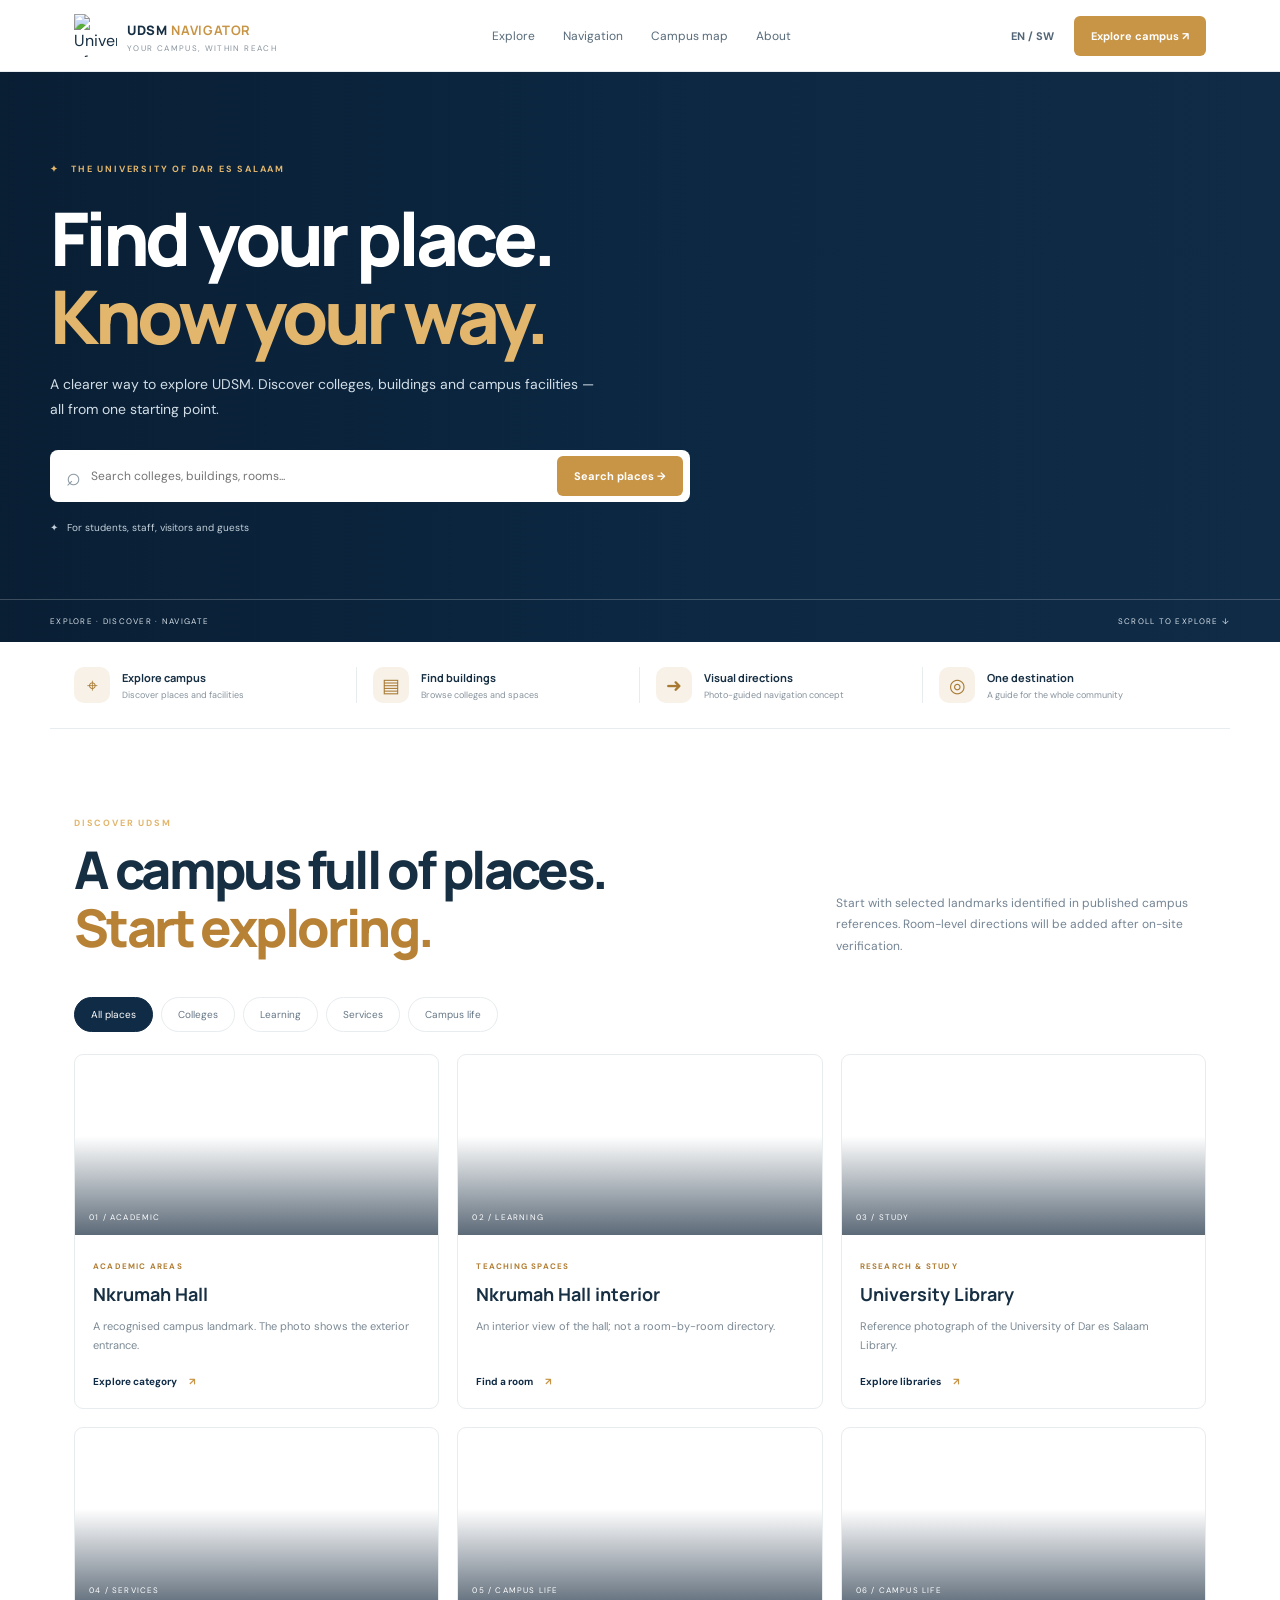
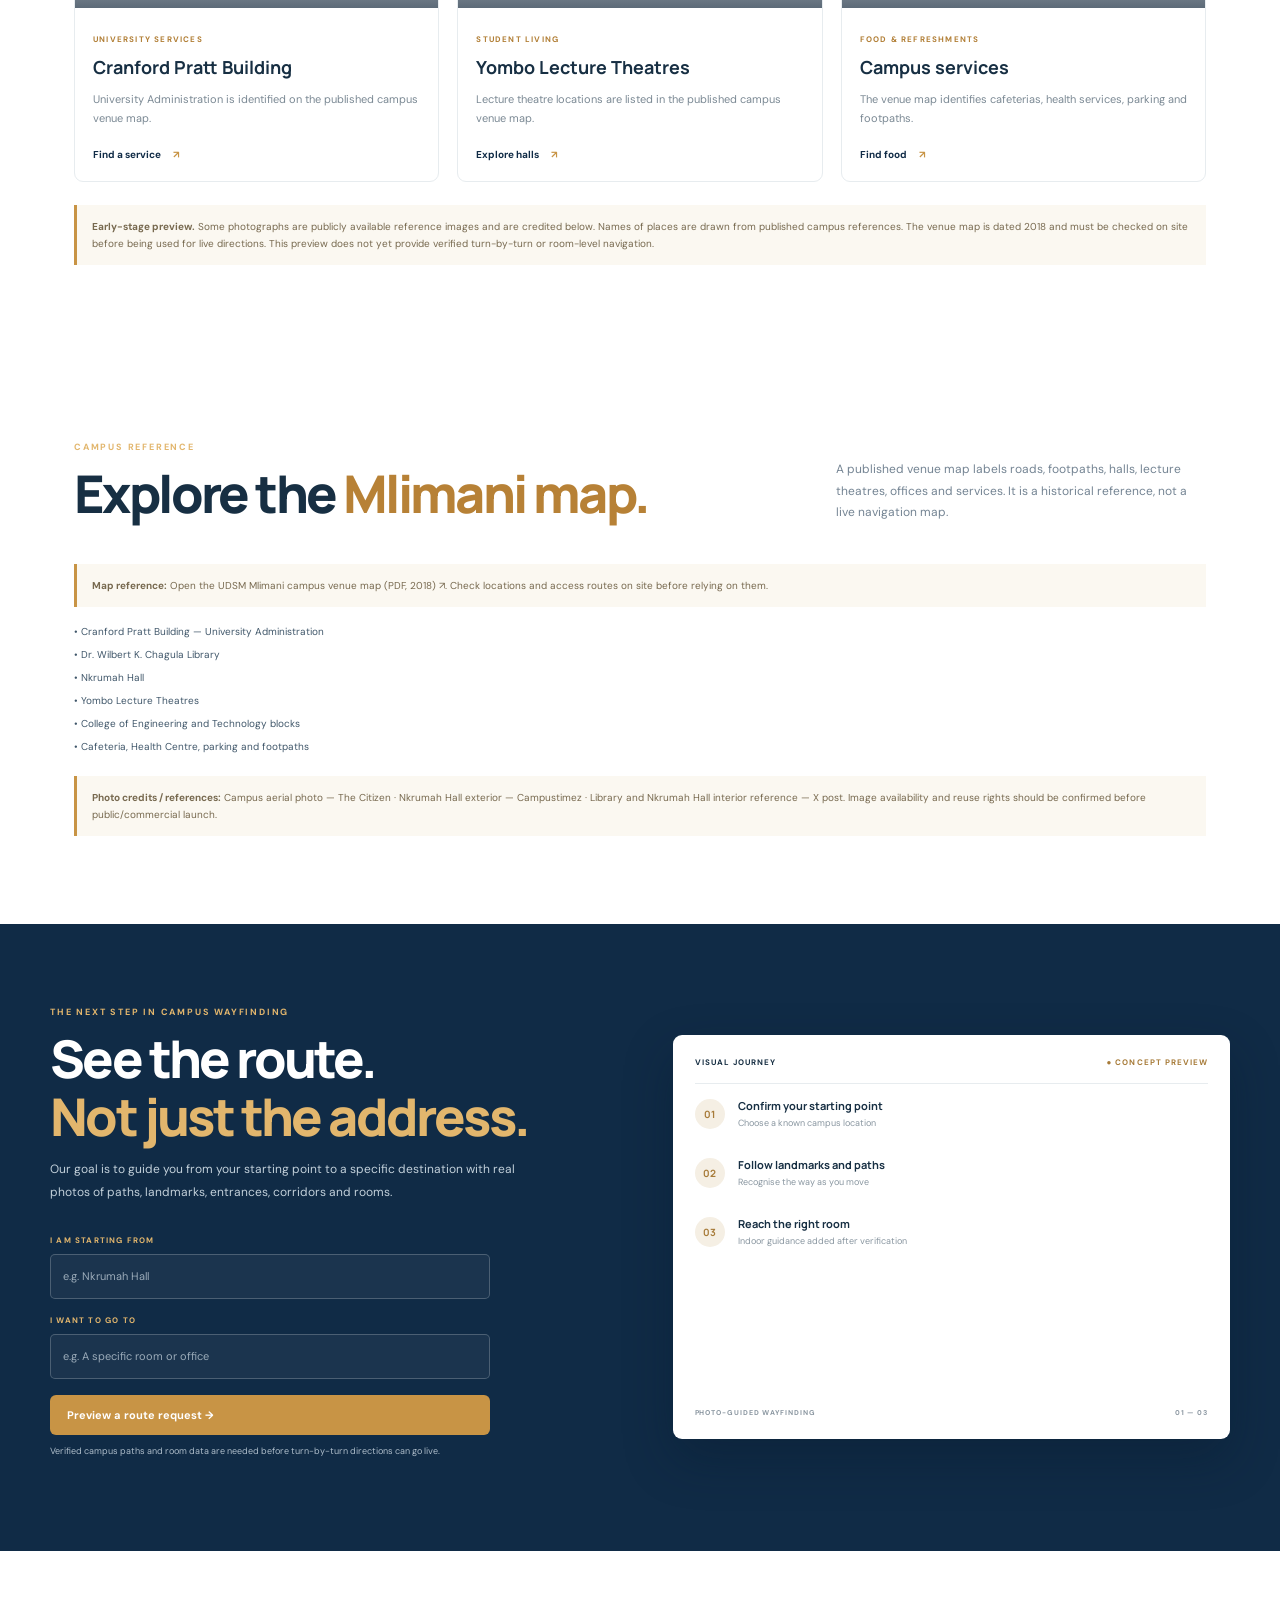
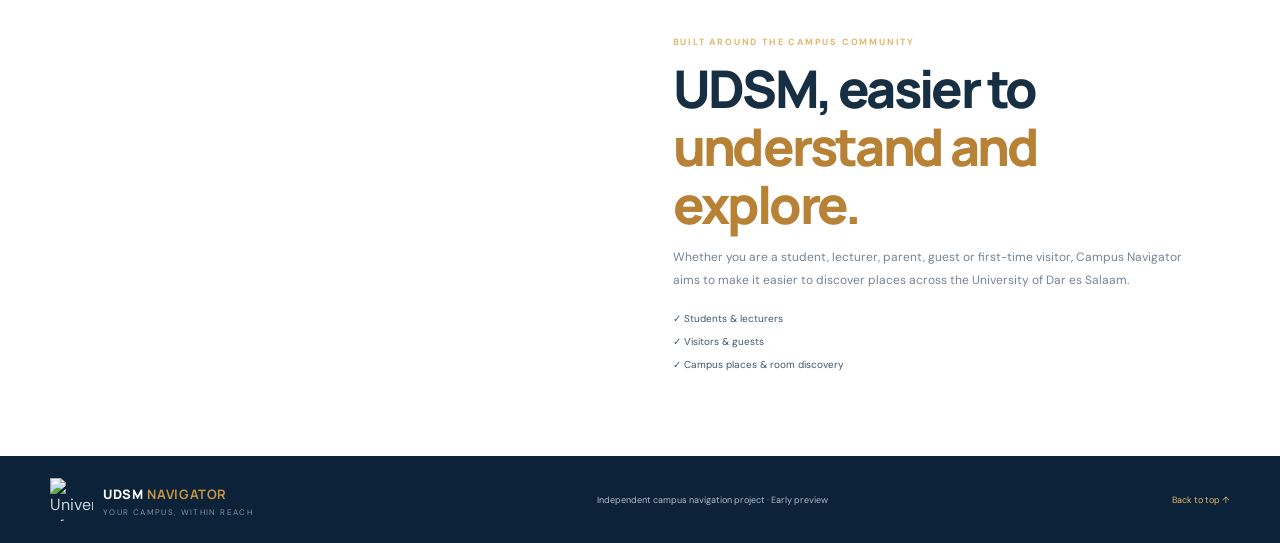
==== commit 541108bb: "Add files via upload" ====
--- a/index.html
+++ b/index.html
@@ -1,10 +1,10 @@
 <!doctype html>
 <html lang="en"><head><meta charset="utf-8"><meta name="viewport" content="width=device-width,initial-scale=1"><meta name="theme-color" content="#102b46"><title>UDSM Campus Navigator</title><meta name="description" content="Explore the University of Dar es Salaam campus."><link rel="preconnect" href="https://fonts.googleapis.com"><link href="https://fonts.googleapis.com/css2?family=DM+Sans:wght@400;500;600;700&family=Manrope:wght@600;700;800&display=swap" rel="stylesheet">
 <style>
-:root{--navy:#102b46;--gold:#c89445;--ink:#172f43;--muted:#748493;--line:#e7ecef}*{box-sizing:border-box}html{scroll-behavior:smooth;scroll-padding-top:78px}body{margin:0;font-family:"DM Sans",sans-serif;color:var(--ink)}a{color:inherit;text-decoration:none}button,input{font:inherit}.header{height:72px;position:sticky;top:0;z-index:9;background:#ffffffed;backdrop-filter:blur(12px);border-bottom:1px solid var(--line)}.head{max-width:1180px;height:100%;padding:0 24px;margin:auto;display:flex;align-items:center;justify-content:space-between}.brand{display:flex;gap:10px;align-items:center}.mark{width:40px;height:40px;border-radius:12px;background:var(--navy);color:#fff;display:grid;place-items:center;font:800 22px Manrope;position:relative}.mark i{position:absolute;right:5px;top:3px;color:#e2b66d;font-size:10px}.brand strong{font:800 13px Manrope;letter-spacing:.05em}.brand strong b{color:var(--gold)}.brand small{display:block;color:#87939d;font-size:8px;letter-spacing:.17em;margin-top:3px}.nav{display:flex;gap:28px;color:#586b7a;font-size:12px}.actions{display:flex;gap:14px;align-items:center}.lang{border:0;background:none;font-size:11px;font-weight:700;color:#526577;cursor:pointer}.cta,.search button,.route button{border:0;border-radius:6px;background:var(--gold);color:#fff;padding:13px 17px;font-size:11px;font-weight:700;cursor:pointer}.menu{display:none;background:white;border:1px solid var(--line);border-radius:6px;padding:7px 10px;font-size:20px}.hero{min-height:570px;position:relative;display:flex;align-items:center;background:var(--navy);color:#fff;overflow:hidden}.hero:before{content:"";position:absolute;inset:0;background:linear-gradient(90deg,#091e33f5 0%,#0b2742d9 52%,#102b4640),url("https://www.thecitizen.co.tz/resource/image/5058616/landscape_ratio2x1/1280/640/3900e25d44af115e75d128db3db9e045/Ci/udsm-pic.jpg") center/cover}.hero-inner{position:relative;width:min(1180px,calc(100% - 48px));margin:auto;padding:78px 0 95px}.kicker{color:#e2b66d;font-size:9px;letter-spacing:.2em;font-weight:700}.hero h1{font:800 clamp(44px,6vw,74px)/1.06 Manrope;letter-spacing:-.055em;margin:24px 0 16px}.hero h1 em,.section h2 em,.route h2 em,.about h2 em{font-style:normal;color:#e2b66d}.hero p{max-width:550px;color:#d2dee7;font-size:14px;line-height:1.8}.search{max-width:640px;margin-top:28px;padding:6px 7px 6px 16px;background:white;border-radius:8px;display:flex;gap:10px;align-items:center}.search span{font-size:25px;color:#8997a2}.search input{flex:1;min-width:0;border:0;outline:0;padding:12px 0;font-size:12px;color:var(--ink)}.hero-note{margin-top:19px;color:#c3d0da;font-size:10px}.hero-bottom{position:absolute;bottom:0;left:0;right:0;padding:16px max(24px,calc((100vw - 1180px)/2));border-top:1px solid #ffffff35;display:flex;justify-content:space-between;font-size:8px;letter-spacing:.16em;color:#d4dfe7}.features{max-width:1180px;margin:auto;padding:25px 24px;display:grid;grid-template-columns:repeat(4,1fr);border-bottom:1px solid var(--line)}.feature{display:flex;gap:12px;align-items:center;border-right:1px solid var(--line);padding:0 16px}.feature:first-child{padding-left:0}.feature:last-child{border:0}.ico{width:36px;height:36px;display:grid;place-items:center;border-radius:10px;background:#f7f1e7;color:#a77932;font-size:19px}.feature strong,.feature small{display:block}.feature strong{font:700 11px Manrope}.feature small{font-size:9px;color:#87939d;margin-top:4px}.section{max-width:1180px;margin:auto;padding:88px 24px}.section-head{display:flex;justify-content:space-between;align-items:end;gap:25px;margin-bottom:28px}.section h2,.route h2,.about h2{font:800 clamp(35px,4.5vw,52px)/1.12 Manrope;letter-spacing:-.05em;margin:12px 0}.section h2 em,.about h2 em{color:#b78136}.section-head p{max-width:370px;color:var(--muted);font-size:12px;line-height:1.8}.filters{display:flex;gap:8px;flex-wrap:wrap;margin-bottom:22px}.filter{border:1px solid var(--line);background:white;border-radius:30px;padding:10px 16px;color:#667786;font-size:10px;cursor:pointer}.filter.active,.filter:hover{background:var(--navy);border-color:var(--navy);color:white}.grid{display:grid;grid-template-columns:repeat(3,1fr);gap:18px}.card{border:1px solid var(--line);border-radius:9px;overflow:hidden;transition:.2s}.card:hover{transform:translateY(-4px);box-shadow:0 16px 35px #102b4614}.photo{height:180px;background-size:cover;background-position:center;position:relative}.photo:after{content:"";position:absolute;inset:45% 0 0;background:linear-gradient(transparent,#081d32a8)}.photo span{position:absolute;z-index:1;bottom:13px;left:14px;color:white;font-size:8px;letter-spacing:.15em}.p1{background-image:url("https://www.campustimez.com/wp-content/uploads/2024/04/SPARK-20-UDSM.jpg")}.p2{background-image:url("https://pbs.twimg.com/media/EhKpJhQWAAArG4_.jpg")}.p3{background-image:url("https://pbs.twimg.com/media/FI1mbCOXsAIwUGB.jpg")}.p4{background-image:url("https://www.thecitizen.co.tz/resource/image/5058616/landscape_ratio2x1/1280/640/3900e25d44af115e75d128db3db9e045/Ci/udsm-pic.jpg")}.p5{background-image:url("https://www.thecitizen.co.tz/resource/image/5058616/landscape_ratio2x1/1280/640/3900e25d44af115e75d128db3db9e045/Ci/udsm-pic.jpg")}.p6{background-image:url("https://www.thecitizen.co.tz/resource/image/5058616/landscape_ratio2x1/1280/640/3900e25d44af115e75d128db3db9e045/Ci/udsm-pic.jpg")}.card-body{padding:18px}.card-body small{font-size:8px;color:#b17e35;font-weight:700;letter-spacing:.15em}.card h3{font:700 18px Manrope;margin:8px 0}.card p{font-size:11px;color:#7b8994;line-height:1.7;min-height:38px}.card a{display:inline-block;margin-top:9px;color:var(--navy);font-size:10px;font-weight:700}.card a b{color:var(--gold);margin-left:10px}.notice{margin-top:23px;padding:13px 15px;background:#fbf8f1;border-left:3px solid var(--gold);font-size:10px;color:#77694f;line-height:1.7}.empty{text-align:center;padding:28px;color:var(--muted);font-size:12px}.route{background:var(--navy);color:white;padding:82px 24px}.route-inner{max-width:1180px;margin:auto;display:grid;grid-template-columns:1fr 1fr;gap:65px;align-items:center}.route h2 em{color:#e2b66d}.route-copy>p{color:#c2d0da;font-size:12px;line-height:1.9;max-width:470px}.route form{max-width:440px;display:grid;gap:9px;margin-top:24px}.route label{font-size:8px;color:#e2b66d;letter-spacing:.15em;font-weight:700;margin-top:7px}.route input{height:45px;border:1px solid #ffffff35;border-radius:5px;background:#ffffff0c;color:white;padding:0 12px;outline:0;font-size:11px}.route input::placeholder{color:#9babb9}.route button{text-align:left;margin-top:7px}.route-msg{min-height:25px;color:#aebdca;font-size:9px;line-height:1.6}.preview{background:white;color:var(--ink);padding:22px;border-radius:9px;box-shadow:0 20px 50px #07182b55}.preview-head,.preview-foot{display:flex;justify-content:space-between;font-size:8px;letter-spacing:.13em;font-weight:700}.preview-head{padding-bottom:16px;border-bottom:1px solid var(--line)}.tag{color:#a77b39}.step{display:flex;gap:13px;align-items:center;padding:14px 0}.step b{width:30px;height:30px;display:grid;place-items:center;border-radius:50%;background:#f5efe4;color:#a77b39;font:700 10px Manrope}.step strong,.step small{display:block}.step strong{font:700 11px Manrope}.step small{font-size:9px;color:#8996a0;margin-top:4px}.preview-img{height:135px;border-radius:6px;background:url("https://www.campustimez.com/wp-content/uploads/2024/04/SPARK-20-UDSM.jpg") center/cover;position:relative}.preview-img:after{content:"PHOTO-GUIDED DIRECTIONS";position:absolute;bottom:12px;left:13px;color:white;font-size:8px;letter-spacing:.15em}.preview-foot{padding-top:12px;color:#8a96a0;font-size:7px}.about{max-width:1180px;margin:auto;padding:85px 24px;display:grid;grid-template-columns:1fr 1fr;gap:65px;align-items:center}.about-img{height:330px;border-radius:9px;background:url("https://www.thecitizen.co.tz/resource/image/5058616/landscape_ratio2x1/1280/640/3900e25d44af115e75d128db3db9e045/Ci/udsm-pic.jpg") center/cover}.about p{color:var(--muted);font-size:12px;line-height:1.9}.checks{display:grid;gap:10px;margin-top:20px;font-size:10px;color:#40576a}.footer{background:#0b2238;color:#cbd7df;padding:22px 24px}.foot{max-width:1180px;margin:auto;display:flex;justify-content:space-between;align-items:center;gap:16px}.foot p,.foot>a:last-child{font-size:9px;color:#aebdca}.foot>a:last-child{color:#e2b66d}[hidden]{display:none!important}
+:root{--navy:#102b46;--gold:#c89445;--ink:#172f43;--muted:#748493;--line:#e7ecef}*{box-sizing:border-box}html{scroll-behavior:smooth;scroll-padding-top:78px}body{margin:0;font-family:"DM Sans",sans-serif;color:var(--ink)}a{color:inherit;text-decoration:none}button,input{font:inherit}.header{height:72px;position:sticky;top:0;z-index:9;background:#ffffffed;backdrop-filter:blur(12px);border-bottom:1px solid var(--line)}.head{max-width:1180px;height:100%;padding:0 24px;margin:auto;display:flex;align-items:center;justify-content:space-between}.brand{display:flex;gap:10px;align-items:center}.udsm-logo{width:43px;height:43px;object-fit:contain;display:block;flex:none}.mark{width:40px;height:40px;border-radius:12px;background:var(--navy);color:#fff;display:grid;place-items:center;font:800 22px Manrope;position:relative}.mark i{position:absolute;right:5px;top:3px;color:#e2b66d;font-size:10px}.brand strong{font:800 13px Manrope;letter-spacing:.05em}.brand strong b{color:var(--gold)}.brand small{display:block;color:#87939d;font-size:8px;letter-spacing:.17em;margin-top:3px}.nav{display:flex;gap:28px;color:#586b7a;font-size:12px}.actions{display:flex;gap:14px;align-items:center}.lang{border:0;background:none;font-size:11px;font-weight:700;color:#526577;cursor:pointer}.cta,.search button,.route button{border:0;border-radius:6px;background:var(--gold);color:#fff;padding:13px 17px;font-size:11px;font-weight:700;cursor:pointer}.menu{display:none;background:white;border:1px solid var(--line);border-radius:6px;padding:7px 10px;font-size:20px}.hero{min-height:570px;position:relative;display:flex;align-items:center;background:var(--navy);color:#fff;overflow:hidden}.hero:before{content:"";position:absolute;inset:0;background:linear-gradient(90deg,#091e33f5 0%,#0b2742d9 52%,#102b4640),url("https://www.thecitizen.co.tz/resource/image/5058616/landscape_ratio2x1/1280/640/3900e25d44af115e75d128db3db9e045/Ci/udsm-pic.jpg") center/cover}.hero-inner{position:relative;width:min(1180px,calc(100% - 48px));margin:auto;padding:78px 0 95px}.kicker{color:#e2b66d;font-size:9px;letter-spacing:.2em;font-weight:700}.hero h1{font:800 clamp(44px,6vw,74px)/1.06 Manrope;letter-spacing:-.055em;margin:24px 0 16px}.hero h1 em,.section h2 em,.route h2 em,.about h2 em{font-style:normal;color:#e2b66d}.hero p{max-width:550px;color:#d2dee7;font-size:14px;line-height:1.8}.search{max-width:640px;margin-top:28px;padding:6px 7px 6px 16px;background:white;border-radius:8px;display:flex;gap:10px;align-items:center}.search span{font-size:25px;color:#8997a2}.search input{flex:1;min-width:0;border:0;outline:0;padding:12px 0;font-size:12px;color:var(--ink)}.hero-note{margin-top:19px;color:#c3d0da;font-size:10px}.hero-bottom{position:absolute;bottom:0;left:0;right:0;padding:16px max(24px,calc((100vw - 1180px)/2));border-top:1px solid #ffffff35;display:flex;justify-content:space-between;font-size:8px;letter-spacing:.16em;color:#d4dfe7}.features{max-width:1180px;margin:auto;padding:25px 24px;display:grid;grid-template-columns:repeat(4,1fr);border-bottom:1px solid var(--line)}.feature{display:flex;gap:12px;align-items:center;border-right:1px solid var(--line);padding:0 16px}.feature:first-child{padding-left:0}.feature:last-child{border:0}.ico{width:36px;height:36px;display:grid;place-items:center;border-radius:10px;background:#f7f1e7;color:#a77932;font-size:19px}.feature strong,.feature small{display:block}.feature strong{font:700 11px Manrope}.feature small{font-size:9px;color:#87939d;margin-top:4px}.section{max-width:1180px;margin:auto;padding:88px 24px}.section-head{display:flex;justify-content:space-between;align-items:end;gap:25px;margin-bottom:28px}.section h2,.route h2,.about h2{font:800 clamp(35px,4.5vw,52px)/1.12 Manrope;letter-spacing:-.05em;margin:12px 0}.section h2 em,.about h2 em{color:#b78136}.section-head p{max-width:370px;color:var(--muted);font-size:12px;line-height:1.8}.filters{display:flex;gap:8px;flex-wrap:wrap;margin-bottom:22px}.filter{border:1px solid var(--line);background:white;border-radius:30px;padding:10px 16px;color:#667786;font-size:10px;cursor:pointer}.filter.active,.filter:hover{background:var(--navy);border-color:var(--navy);color:white}.grid{display:grid;grid-template-columns:repeat(3,1fr);gap:18px}.card{border:1px solid var(--line);border-radius:9px;overflow:hidden;transition:.2s}.card:hover{transform:translateY(-4px);box-shadow:0 16px 35px #102b4614}.photo{height:180px;background-size:cover;background-position:center;position:relative}.photo:after{content:"";position:absolute;inset:45% 0 0;background:linear-gradient(transparent,#081d32a8)}.photo span{position:absolute;z-index:1;bottom:13px;left:14px;color:white;font-size:8px;letter-spacing:.15em}.p1{background-image:url("https://www.campustimez.com/wp-content/uploads/2024/04/SPARK-20-UDSM.jpg")}.p2{background-image:url("https://pbs.twimg.com/media/EhKpJhQWAAArG4_.jpg")}.p3{background-image:url("https://pbs.twimg.com/media/FI1mbCOXsAIwUGB.jpg")}.p4{background-image:url("https://www.thecitizen.co.tz/resource/image/5058616/landscape_ratio2x1/1280/640/3900e25d44af115e75d128db3db9e045/Ci/udsm-pic.jpg")}.p5{background-image:url("https://www.thecitizen.co.tz/resource/image/5058616/landscape_ratio2x1/1280/640/3900e25d44af115e75d128db3db9e045/Ci/udsm-pic.jpg")}.p6{background-image:url("https://www.thecitizen.co.tz/resource/image/5058616/landscape_ratio2x1/1280/640/3900e25d44af115e75d128db3db9e045/Ci/udsm-pic.jpg")}.card-body{padding:18px}.card-body small{font-size:8px;color:#b17e35;font-weight:700;letter-spacing:.15em}.card h3{font:700 18px Manrope;margin:8px 0}.card p{font-size:11px;color:#7b8994;line-height:1.7;min-height:38px}.card a{display:inline-block;margin-top:9px;color:var(--navy);font-size:10px;font-weight:700}.card a b{color:var(--gold);margin-left:10px}.notice{margin-top:23px;padding:13px 15px;background:#fbf8f1;border-left:3px solid var(--gold);font-size:10px;color:#77694f;line-height:1.7}.empty{text-align:center;padding:28px;color:var(--muted);font-size:12px}.route{background:var(--navy);color:white;padding:82px 24px}.route-inner{max-width:1180px;margin:auto;display:grid;grid-template-columns:1fr 1fr;gap:65px;align-items:center}.route h2 em{color:#e2b66d}.route-copy>p{color:#c2d0da;font-size:12px;line-height:1.9;max-width:470px}.route form{max-width:440px;display:grid;gap:9px;margin-top:24px}.route label{font-size:8px;color:#e2b66d;letter-spacing:.15em;font-weight:700;margin-top:7px}.route input{height:45px;border:1px solid #ffffff35;border-radius:5px;background:#ffffff0c;color:white;padding:0 12px;outline:0;font-size:11px}.route input::placeholder{color:#9babb9}.route button{text-align:left;margin-top:7px}.route-msg{min-height:25px;color:#aebdca;font-size:9px;line-height:1.6}.preview{background:white;color:var(--ink);padding:22px;border-radius:9px;box-shadow:0 20px 50px #07182b55}.preview-head,.preview-foot{display:flex;justify-content:space-between;font-size:8px;letter-spacing:.13em;font-weight:700}.preview-head{padding-bottom:16px;border-bottom:1px solid var(--line)}.tag{color:#a77b39}.step{display:flex;gap:13px;align-items:center;padding:14px 0}.step b{width:30px;height:30px;display:grid;place-items:center;border-radius:50%;background:#f5efe4;color:#a77b39;font:700 10px Manrope}.step strong,.step small{display:block}.step strong{font:700 11px Manrope}.step small{font-size:9px;color:#8996a0;margin-top:4px}.preview-img{height:135px;border-radius:6px;background:url("https://www.campustimez.com/wp-content/uploads/2024/04/SPARK-20-UDSM.jpg") center/cover;position:relative}.preview-img:after{content:"PHOTO-GUIDED DIRECTIONS";position:absolute;bottom:12px;left:13px;color:white;font-size:8px;letter-spacing:.15em}.preview-foot{padding-top:12px;color:#8a96a0;font-size:7px}.about{max-width:1180px;margin:auto;padding:85px 24px;display:grid;grid-template-columns:1fr 1fr;gap:65px;align-items:center}.about-img{height:330px;border-radius:9px;background:url("https://www.thecitizen.co.tz/resource/image/5058616/landscape_ratio2x1/1280/640/3900e25d44af115e75d128db3db9e045/Ci/udsm-pic.jpg") center/cover}.about p{color:var(--muted);font-size:12px;line-height:1.9}.checks{display:grid;gap:10px;margin-top:20px;font-size:10px;color:#40576a}.footer{background:#0b2238;color:#cbd7df;padding:22px 24px}.foot{max-width:1180px;margin:auto;display:flex;justify-content:space-between;align-items:center;gap:16px}.foot p,.foot>a:last-child{font-size:9px;color:#aebdca}.foot>a:last-child{color:#e2b66d}[hidden]{display:none!important}
 @media(max-width:760px){.head{padding:0 17px}.nav{display:none;position:absolute;top:72px;left:0;right:0;padding:18px 22px;background:white;box-shadow:0 12px 20px #102b4615;flex-direction:column;gap:18px}.nav.open{display:flex}.menu{display:block}.actions .cta{display:none}.hero{min-height:540px}.hero-inner{width:calc(100% - 38px);padding:65px 0 90px}.hero h1{font-size:clamp(42px,10vw,58px)}.hero p{font-size:12px}.features{grid-template-columns:repeat(2,1fr);gap:18px;padding:22px 18px}.feature{border:0;padding:0}.feature:nth-child(odd){padding-left:0}.section{padding:68px 18px}.section-head{display:block}.section-head p{margin-top:15px}.grid{grid-template-columns:repeat(2,minmax(0,1fr));gap:12px}.photo{height:140px}.card-body{padding:13px}.card h3{font-size:15px}.card p{font-size:10px}.route{padding:68px 18px}.route-inner{grid-template-columns:1fr;gap:32px}.about{padding:68px 18px;grid-template-columns:1fr;gap:25px}.about-img{height:230px}.foot{flex-wrap:wrap}.foot p{width:100%;order:3}}@media(max-width:430px){.brand strong{font-size:11px}.brand small{font-size:7px}.search{gap:5px;padding-left:10px}.search input{font-size:10px}.search button{padding:12px 10px;font-size:9px}.features{padding-left:0;padding-right:0}.feature strong{font-size:10px}.feature small{font-size:8px}.grid{grid-template-columns:1fr}.photo{height:170px}}
 </style></head><body>
-<header class="header" id="top"><div class="head"><a class="brand" href="#top"><span class="mark">U<i>↗</i></span><span><strong>UDSM <b>NAVIGATOR</b></strong><small>YOUR CAMPUS, WITHIN REACH</small></span></a><nav class="nav" id="nav"><a href="#explore">Explore</a><a href="#navigation">Navigation</a><a href="#map-reference">Campus map</a><a href="#about">About</a></nav><div class="actions"><button class="lang" id="lang">EN / SW</button><a class="cta" href="#explore">Explore campus ↗</a></div><button class="menu" id="menu">☰</button></div></header>
+<header class="header" id="top"><div class="head"><a class="brand" href="#top"><img class="udsm-logo" src="https://upload.wikimedia.org/wikipedia/commons/c/c1/University_of_Dar_es_Salaam.png" alt="University of Dar es Salaam emblem"><span><strong>UDSM <b>NAVIGATOR</b></strong><small>YOUR CAMPUS, WITHIN REACH</small></span></a><nav class="nav" id="nav"><a href="#explore">Explore</a><a href="#navigation">Navigation</a><a href="#map-reference">Campus map</a><a href="#about">About</a></nav><div class="actions"><button class="lang" id="lang">EN / SW</button><a class="cta" href="#explore">Explore campus ↗</a></div><button class="menu" id="menu">☰</button></div></header>
 <main><section class="hero"><div class="hero-inner"><div class="kicker">✦ &nbsp; THE UNIVERSITY OF DAR ES SALAAM</div><h1 data-en="Find your place.<br><em>Know your way.</em>" data-sw="Pata unakokwenda.<br><em>Ijue njia yako.</em>">Find your place.<br><em>Know your way.</em></h1><p data-en="A clearer way to explore UDSM. Discover colleges, buildings and campus facilities — all from one starting point." data-sw="Njia rahisi ya kuchunguza UDSM. Gundua vyuo, majengo na huduma za chuo kupitia sehemu moja.">A clearer way to explore UDSM. Discover colleges, buildings and campus facilities — all from one starting point.</p><form class="search" id="search"><span>⌕</span><input id="query" type="search" placeholder="Search colleges, buildings, rooms..." aria-label="Search campus"><button type="submit">Search places →</button></form><div class="hero-note">✦ &nbsp; For students, staff, visitors and guests</div></div><div class="hero-bottom"><span>EXPLORE · DISCOVER · NAVIGATE</span><a href="#explore">SCROLL TO EXPLORE ↓</a></div></section>
 <div class="features"><div class="feature"><span class="ico">⌖</span><div><strong>Explore campus</strong><small>Discover places and facilities</small></div></div><div class="feature"><span class="ico">▤</span><div><strong>Find buildings</strong><small>Browse colleges and spaces</small></div></div><div class="feature"><span class="ico">➜</span><div><strong>Visual directions</strong><small>Photo-guided navigation concept</small></div></div><div class="feature"><span class="ico">◎</span><div><strong>One destination</strong><small>A guide for the whole community</small></div></div></div>
 <section class="section" id="explore"><div class="section-head"><div><div class="kicker">DISCOVER UDSM</div><h2>A campus full of places.<br><em>Start exploring.</em></h2></div><p>Start with selected landmarks identified in published campus references. Room-level directions will be added after on-site verification.</p></div><div class="filters"><button class="filter active" data-cat="all">All places</button><button class="filter" data-cat="college">Colleges</button><button class="filter" data-cat="learning">Learning</button><button class="filter" data-cat="services">Services</button><button class="filter" data-cat="life">Campus life</button></div><div class="grid" id="grid">
@@ -37,7 +37,7 @@
 
 <section class="route" id="navigation"><div class="route-inner"><div class="route-copy"><div class="kicker">THE NEXT STEP IN CAMPUS WAYFINDING</div><h2 data-en="See the route.<br><em>Not just the address.</em>" data-sw="Ona njia.<br><em>Sio anwani tu.</em>">See the route.<br><em>Not just the address.</em></h2><p>Our goal is to guide you from your starting point to a specific destination with real photos of paths, landmarks, entrances, corridors and rooms.</p><form id="routeForm"><label for="start">I AM STARTING FROM</label><input id="start" placeholder="e.g. Nkrumah Hall" required><label for="end">I WANT TO GO TO</label><input id="end" placeholder="e.g. A specific room or office" required><button type="submit">Preview a route request →</button><div class="route-msg" id="routeMsg">Verified campus paths and room data are needed before turn-by-turn directions can go live.</div></form></div><div class="preview"><div class="preview-head"><span>VISUAL JOURNEY</span><span class="tag">● CONCEPT PREVIEW</span></div><div class="step"><b>01</b><div><strong>Confirm your starting point</strong><small>Choose a known campus location</small></div></div><div class="step"><b>02</b><div><strong>Follow landmarks and paths</strong><small>Recognise the way as you move</small></div></div><div class="step"><b>03</b><div><strong>Reach the right room</strong><small>Indoor guidance added after verification</small></div></div><div class="preview-img"></div><div class="preview-foot"><span>PHOTO-GUIDED WAYFINDING</span><span>01 — 03</span></div></div></div></section>
 <section class="about" id="about"><div class="about-img"></div><div><div class="kicker">BUILT AROUND THE CAMPUS COMMUNITY</div><h2>UDSM, easier to<br><em>understand and explore.</em></h2><p>Whether you are a student, lecturer, parent, guest or first-time visitor, Campus Navigator aims to make it easier to discover places across the University of Dar es Salaam.</p><div class="checks"><span>✓ Students & lecturers</span><span>✓ Visitors & guests</span><span>✓ Campus places & room discovery</span></div></div></section></main>
-<footer class="footer"><div class="foot"><a class="brand" href="#top"><span class="mark">U<i>↗</i></span><span><strong style="color:white">UDSM <b>NAVIGATOR</b></strong><small>YOUR CAMPUS, WITHIN REACH</small></span></a><p>Independent campus navigation project · Early preview</p><a href="#top">Back to top ↑</a></div></footer>
+<footer class="footer"><div class="foot"><a class="brand" href="#top"><img class="udsm-logo" src="https://upload.wikimedia.org/wikipedia/commons/c/c1/University_of_Dar_es_Salaam.png" alt="University of Dar es Salaam emblem"><span><strong style="color:white">UDSM <b>NAVIGATOR</b></strong><small>YOUR CAMPUS, WITHIN REACH</small></span></a><p>Independent campus navigation project · Early preview</p><a href="#top">Back to top ↑</a></div></footer>
 <script>
 const filters=[...document.querySelectorAll(".filter")],cards=[...document.querySelectorAll(".card")],query=document.getElementById("query"),empty=document.getElementById("empty");
 function apply(){const cat=document.querySelector(".filter.active")?.dataset.cat||"all",q=query.value.trim().toLowerCase();let n=0;cards.forEach(c=>{const ok=(cat==="all"||cat===c.dataset.cat)&&(!q||(c.dataset.search+" "+c.innerText).toLowerCase().includes(q));c.hidden=!ok;if(ok)n++});empty.hidden=n>0}
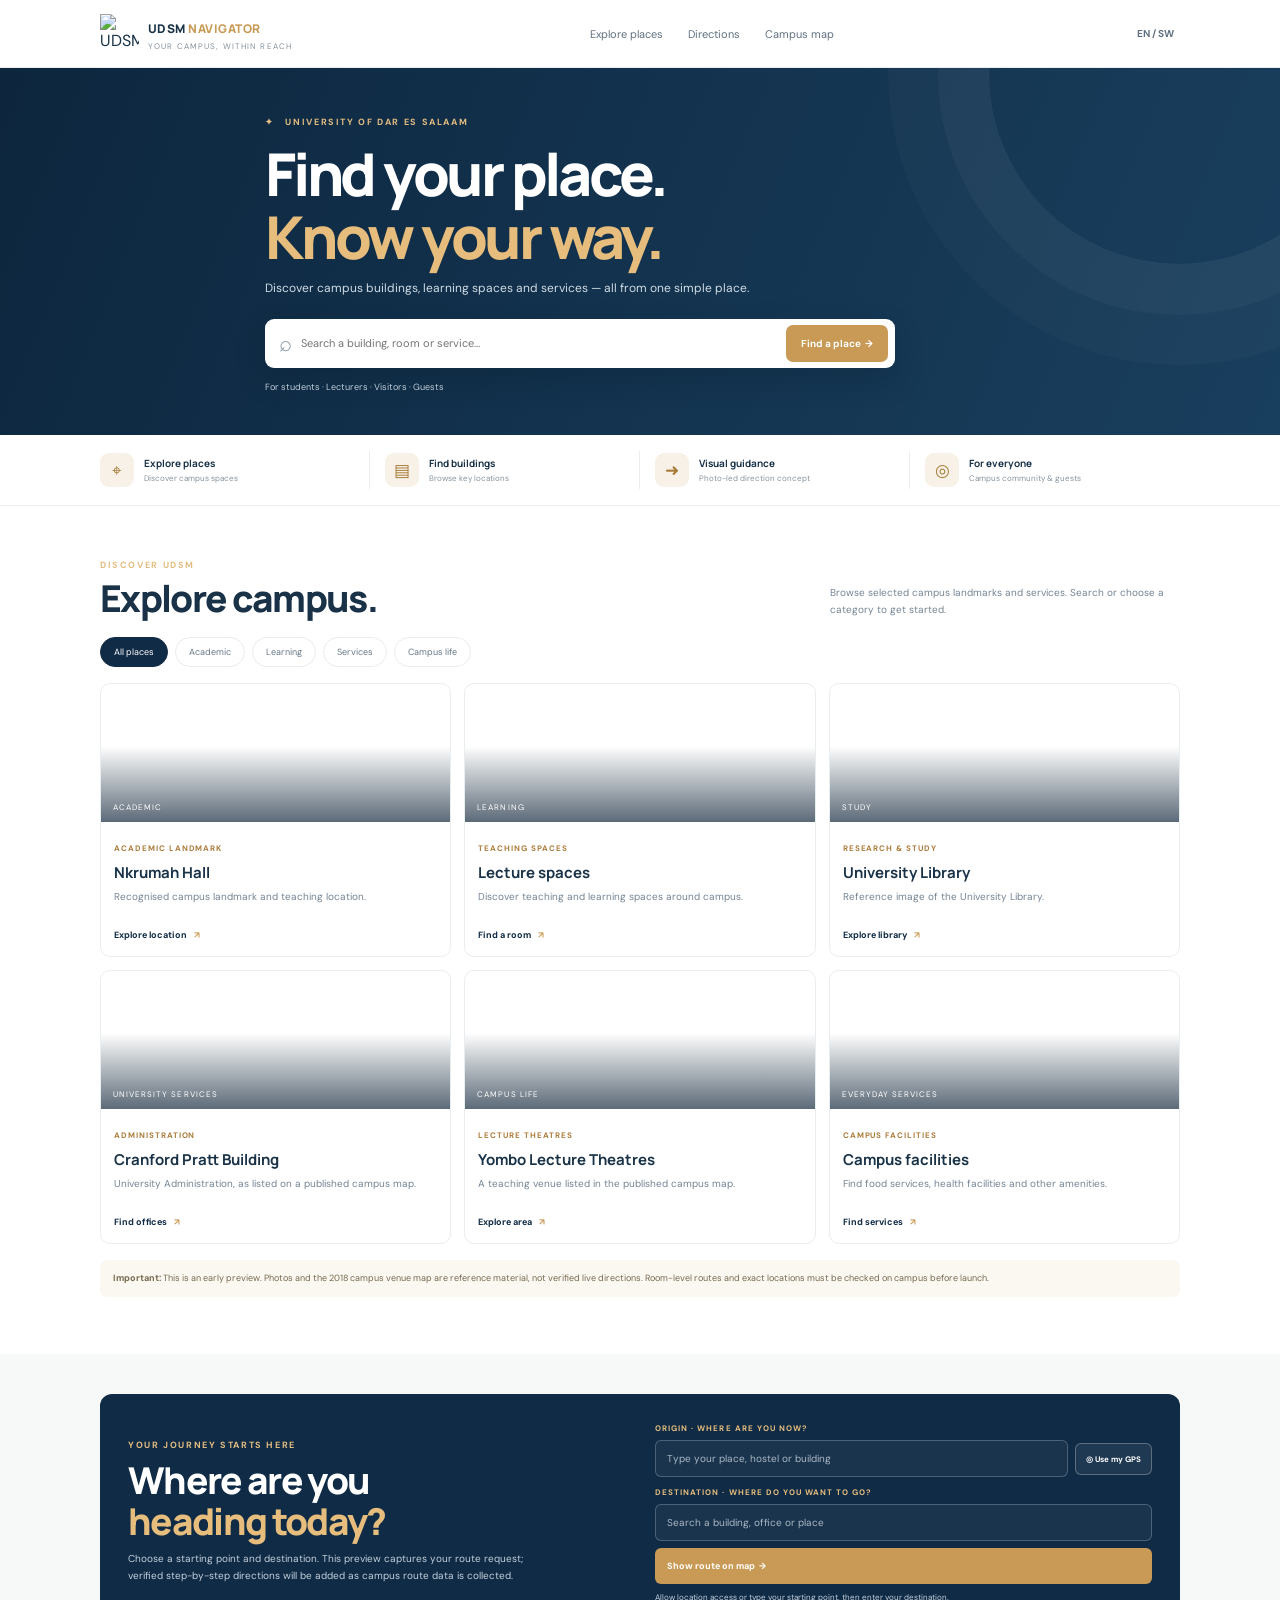
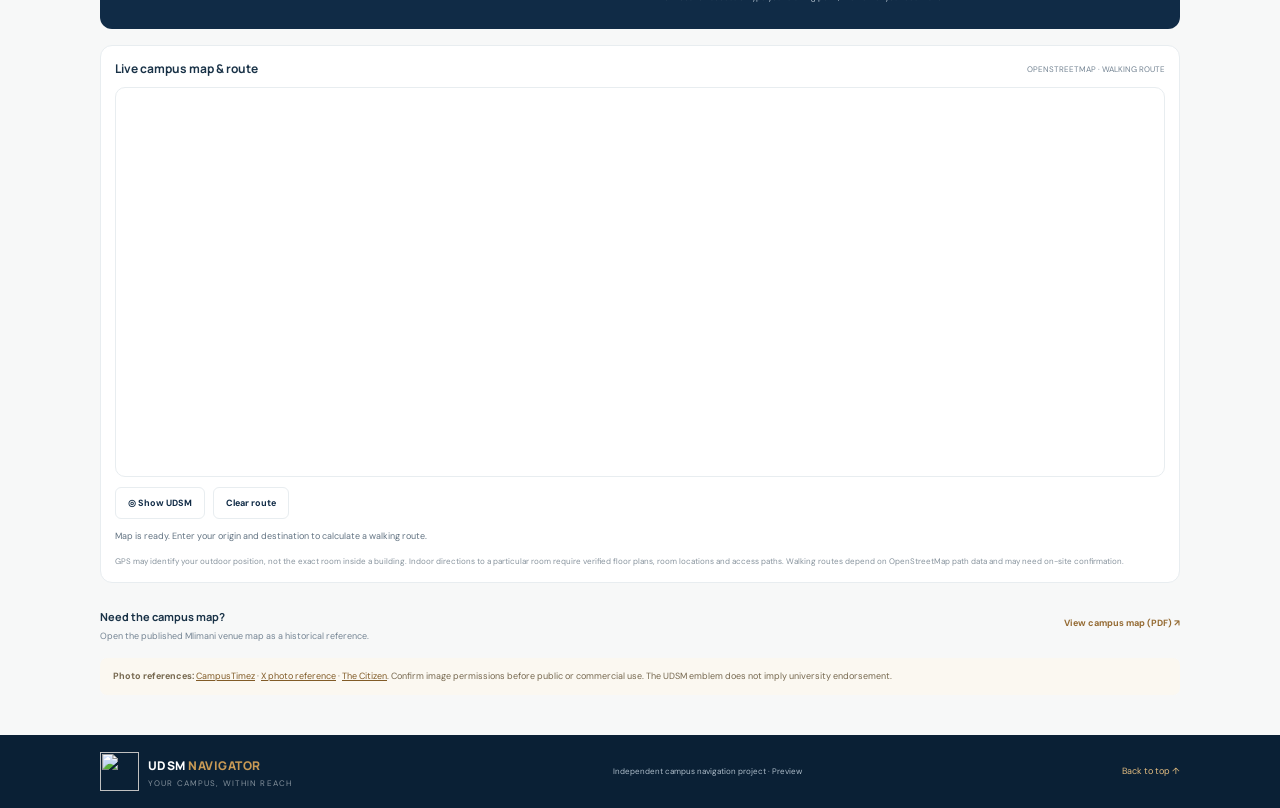
==== commit a787d558: "Add files via upload" ====
--- a/index.html
+++ b/index.html
@@ -1,50 +1,40 @@
 <!doctype html>
-<html lang="en"><head><meta charset="utf-8"><meta name="viewport" content="width=device-width,initial-scale=1"><meta name="theme-color" content="#102b46"><title>UDSM Campus Navigator</title><meta name="description" content="Explore the University of Dar es Salaam campus."><link rel="preconnect" href="https://fonts.googleapis.com"><link href="https://fonts.googleapis.com/css2?family=DM+Sans:wght@400;500;600;700&family=Manrope:wght@600;700;800&display=swap" rel="stylesheet">
+<html lang="en"><head><meta charset="utf-8"><meta name="viewport" content="width=device-width,initial-scale=1"><meta name="theme-color" content="#102b46"><title>UDSM Campus Navigator</title><meta name="description" content="Find your way around the University of Dar es Salaam."><link rel="preconnect" href="https://fonts.googleapis.com"><link rel="preconnect" href="https://fonts.gstatic.com" crossorigin><link href="https://fonts.googleapis.com/css2?family=DM+Sans:wght@400;500;600;700&family=Manrope:wght@600;700;800&display=swap" rel="stylesheet">
 <style>
-:root{--navy:#102b46;--gold:#c89445;--ink:#172f43;--muted:#748493;--line:#e7ecef}*{box-sizing:border-box}html{scroll-behavior:smooth;scroll-padding-top:78px}body{margin:0;font-family:"DM Sans",sans-serif;color:var(--ink)}a{color:inherit;text-decoration:none}button,input{font:inherit}.header{height:72px;position:sticky;top:0;z-index:9;background:#ffffffed;backdrop-filter:blur(12px);border-bottom:1px solid var(--line)}.head{max-width:1180px;height:100%;padding:0 24px;margin:auto;display:flex;align-items:center;justify-content:space-between}.brand{display:flex;gap:10px;align-items:center}.udsm-logo{width:43px;height:43px;object-fit:contain;display:block;flex:none}.mark{width:40px;height:40px;border-radius:12px;background:var(--navy);color:#fff;display:grid;place-items:center;font:800 22px Manrope;position:relative}.mark i{position:absolute;right:5px;top:3px;color:#e2b66d;font-size:10px}.brand strong{font:800 13px Manrope;letter-spacing:.05em}.brand strong b{color:var(--gold)}.brand small{display:block;color:#87939d;font-size:8px;letter-spacing:.17em;margin-top:3px}.nav{display:flex;gap:28px;color:#586b7a;font-size:12px}.actions{display:flex;gap:14px;align-items:center}.lang{border:0;background:none;font-size:11px;font-weight:700;color:#526577;cursor:pointer}.cta,.search button,.route button{border:0;border-radius:6px;background:var(--gold);color:#fff;padding:13px 17px;font-size:11px;font-weight:700;cursor:pointer}.menu{display:none;background:white;border:1px solid var(--line);border-radius:6px;padding:7px 10px;font-size:20px}.hero{min-height:570px;position:relative;display:flex;align-items:center;background:var(--navy);color:#fff;overflow:hidden}.hero:before{content:"";position:absolute;inset:0;background:linear-gradient(90deg,#091e33f5 0%,#0b2742d9 52%,#102b4640),url("https://www.thecitizen.co.tz/resource/image/5058616/landscape_ratio2x1/1280/640/3900e25d44af115e75d128db3db9e045/Ci/udsm-pic.jpg") center/cover}.hero-inner{position:relative;width:min(1180px,calc(100% - 48px));margin:auto;padding:78px 0 95px}.kicker{color:#e2b66d;font-size:9px;letter-spacing:.2em;font-weight:700}.hero h1{font:800 clamp(44px,6vw,74px)/1.06 Manrope;letter-spacing:-.055em;margin:24px 0 16px}.hero h1 em,.section h2 em,.route h2 em,.about h2 em{font-style:normal;color:#e2b66d}.hero p{max-width:550px;color:#d2dee7;font-size:14px;line-height:1.8}.search{max-width:640px;margin-top:28px;padding:6px 7px 6px 16px;background:white;border-radius:8px;display:flex;gap:10px;align-items:center}.search span{font-size:25px;color:#8997a2}.search input{flex:1;min-width:0;border:0;outline:0;padding:12px 0;font-size:12px;color:var(--ink)}.hero-note{margin-top:19px;color:#c3d0da;font-size:10px}.hero-bottom{position:absolute;bottom:0;left:0;right:0;padding:16px max(24px,calc((100vw - 1180px)/2));border-top:1px solid #ffffff35;display:flex;justify-content:space-between;font-size:8px;letter-spacing:.16em;color:#d4dfe7}.features{max-width:1180px;margin:auto;padding:25px 24px;display:grid;grid-template-columns:repeat(4,1fr);border-bottom:1px solid var(--line)}.feature{display:flex;gap:12px;align-items:center;border-right:1px solid var(--line);padding:0 16px}.feature:first-child{padding-left:0}.feature:last-child{border:0}.ico{width:36px;height:36px;display:grid;place-items:center;border-radius:10px;background:#f7f1e7;color:#a77932;font-size:19px}.feature strong,.feature small{display:block}.feature strong{font:700 11px Manrope}.feature small{font-size:9px;color:#87939d;margin-top:4px}.section{max-width:1180px;margin:auto;padding:88px 24px}.section-head{display:flex;justify-content:space-between;align-items:end;gap:25px;margin-bottom:28px}.section h2,.route h2,.about h2{font:800 clamp(35px,4.5vw,52px)/1.12 Manrope;letter-spacing:-.05em;margin:12px 0}.section h2 em,.about h2 em{color:#b78136}.section-head p{max-width:370px;color:var(--muted);font-size:12px;line-height:1.8}.filters{display:flex;gap:8px;flex-wrap:wrap;margin-bottom:22px}.filter{border:1px solid var(--line);background:white;border-radius:30px;padding:10px 16px;color:#667786;font-size:10px;cursor:pointer}.filter.active,.filter:hover{background:var(--navy);border-color:var(--navy);color:white}.grid{display:grid;grid-template-columns:repeat(3,1fr);gap:18px}.card{border:1px solid var(--line);border-radius:9px;overflow:hidden;transition:.2s}.card:hover{transform:translateY(-4px);box-shadow:0 16px 35px #102b4614}.photo{height:180px;background-size:cover;background-position:center;position:relative}.photo:after{content:"";position:absolute;inset:45% 0 0;background:linear-gradient(transparent,#081d32a8)}.photo span{position:absolute;z-index:1;bottom:13px;left:14px;color:white;font-size:8px;letter-spacing:.15em}.p1{background-image:url("https://www.campustimez.com/wp-content/uploads/2024/04/SPARK-20-UDSM.jpg")}.p2{background-image:url("https://pbs.twimg.com/media/EhKpJhQWAAArG4_.jpg")}.p3{background-image:url("https://pbs.twimg.com/media/FI1mbCOXsAIwUGB.jpg")}.p4{background-image:url("https://www.thecitizen.co.tz/resource/image/5058616/landscape_ratio2x1/1280/640/3900e25d44af115e75d128db3db9e045/Ci/udsm-pic.jpg")}.p5{background-image:url("https://www.thecitizen.co.tz/resource/image/5058616/landscape_ratio2x1/1280/640/3900e25d44af115e75d128db3db9e045/Ci/udsm-pic.jpg")}.p6{background-image:url("https://www.thecitizen.co.tz/resource/image/5058616/landscape_ratio2x1/1280/640/3900e25d44af115e75d128db3db9e045/Ci/udsm-pic.jpg")}.card-body{padding:18px}.card-body small{font-size:8px;color:#b17e35;font-weight:700;letter-spacing:.15em}.card h3{font:700 18px Manrope;margin:8px 0}.card p{font-size:11px;color:#7b8994;line-height:1.7;min-height:38px}.card a{display:inline-block;margin-top:9px;color:var(--navy);font-size:10px;font-weight:700}.card a b{color:var(--gold);margin-left:10px}.notice{margin-top:23px;padding:13px 15px;background:#fbf8f1;border-left:3px solid var(--gold);font-size:10px;color:#77694f;line-height:1.7}.empty{text-align:center;padding:28px;color:var(--muted);font-size:12px}.route{background:var(--navy);color:white;padding:82px 24px}.route-inner{max-width:1180px;margin:auto;display:grid;grid-template-columns:1fr 1fr;gap:65px;align-items:center}.route h2 em{color:#e2b66d}.route-copy>p{color:#c2d0da;font-size:12px;line-height:1.9;max-width:470px}.route form{max-width:440px;display:grid;gap:9px;margin-top:24px}.route label{font-size:8px;color:#e2b66d;letter-spacing:.15em;font-weight:700;margin-top:7px}.route input{height:45px;border:1px solid #ffffff35;border-radius:5px;background:#ffffff0c;color:white;padding:0 12px;outline:0;font-size:11px}.route input::placeholder{color:#9babb9}.route button{text-align:left;margin-top:7px}.route-msg{min-height:25px;color:#aebdca;font-size:9px;line-height:1.6}.preview{background:white;color:var(--ink);padding:22px;border-radius:9px;box-shadow:0 20px 50px #07182b55}.preview-head,.preview-foot{display:flex;justify-content:space-between;font-size:8px;letter-spacing:.13em;font-weight:700}.preview-head{padding-bottom:16px;border-bottom:1px solid var(--line)}.tag{color:#a77b39}.step{display:flex;gap:13px;align-items:center;padding:14px 0}.step b{width:30px;height:30px;display:grid;place-items:center;border-radius:50%;background:#f5efe4;color:#a77b39;font:700 10px Manrope}.step strong,.step small{display:block}.step strong{font:700 11px Manrope}.step small{font-size:9px;color:#8996a0;margin-top:4px}.preview-img{height:135px;border-radius:6px;background:url("https://www.campustimez.com/wp-content/uploads/2024/04/SPARK-20-UDSM.jpg") center/cover;position:relative}.preview-img:after{content:"PHOTO-GUIDED DIRECTIONS";position:absolute;bottom:12px;left:13px;color:white;font-size:8px;letter-spacing:.15em}.preview-foot{padding-top:12px;color:#8a96a0;font-size:7px}.about{max-width:1180px;margin:auto;padding:85px 24px;display:grid;grid-template-columns:1fr 1fr;gap:65px;align-items:center}.about-img{height:330px;border-radius:9px;background:url("https://www.thecitizen.co.tz/resource/image/5058616/landscape_ratio2x1/1280/640/3900e25d44af115e75d128db3db9e045/Ci/udsm-pic.jpg") center/cover}.about p{color:var(--muted);font-size:12px;line-height:1.9}.checks{display:grid;gap:10px;margin-top:20px;font-size:10px;color:#40576a}.footer{background:#0b2238;color:#cbd7df;padding:22px 24px}.foot{max-width:1180px;margin:auto;display:flex;justify-content:space-between;align-items:center;gap:16px}.foot p,.foot>a:last-child{font-size:9px;color:#aebdca}.foot>a:last-child{color:#e2b66d}[hidden]{display:none!important}
-@media(max-width:760px){.head{padding:0 17px}.nav{display:none;position:absolute;top:72px;left:0;right:0;padding:18px 22px;background:white;box-shadow:0 12px 20px #102b4615;flex-direction:column;gap:18px}.nav.open{display:flex}.menu{display:block}.actions .cta{display:none}.hero{min-height:540px}.hero-inner{width:calc(100% - 38px);padding:65px 0 90px}.hero h1{font-size:clamp(42px,10vw,58px)}.hero p{font-size:12px}.features{grid-template-columns:repeat(2,1fr);gap:18px;padding:22px 18px}.feature{border:0;padding:0}.feature:nth-child(odd){padding-left:0}.section{padding:68px 18px}.section-head{display:block}.section-head p{margin-top:15px}.grid{grid-template-columns:repeat(2,minmax(0,1fr));gap:12px}.photo{height:140px}.card-body{padding:13px}.card h3{font-size:15px}.card p{font-size:10px}.route{padding:68px 18px}.route-inner{grid-template-columns:1fr;gap:32px}.about{padding:68px 18px;grid-template-columns:1fr;gap:25px}.about-img{height:230px}.foot{flex-wrap:wrap}.foot p{width:100%;order:3}}@media(max-width:430px){.brand strong{font-size:11px}.brand small{font-size:7px}.search{gap:5px;padding-left:10px}.search input{font-size:10px}.search button{padding:12px 10px;font-size:9px}.features{padding-left:0;padding-right:0}.feature strong{font-size:10px}.feature small{font-size:8px}.grid{grid-template-columns:1fr}.photo{height:170px}}
-</style></head><body>
-<header class="header" id="top"><div class="head"><a class="brand" href="#top"><img class="udsm-logo" src="https://upload.wikimedia.org/wikipedia/commons/c/c1/University_of_Dar_es_Salaam.png" alt="University of Dar es Salaam emblem"><span><strong>UDSM <b>NAVIGATOR</b></strong><small>YOUR CAMPUS, WITHIN REACH</small></span></a><nav class="nav" id="nav"><a href="#explore">Explore</a><a href="#navigation">Navigation</a><a href="#map-reference">Campus map</a><a href="#about">About</a></nav><div class="actions"><button class="lang" id="lang">EN / SW</button><a class="cta" href="#explore">Explore campus ↗</a></div><button class="menu" id="menu">☰</button></div></header>
-<main><section class="hero"><div class="hero-inner"><div class="kicker">✦ &nbsp; THE UNIVERSITY OF DAR ES SALAAM</div><h1 data-en="Find your place.<br><em>Know your way.</em>" data-sw="Pata unakokwenda.<br><em>Ijue njia yako.</em>">Find your place.<br><em>Know your way.</em></h1><p data-en="A clearer way to explore UDSM. Discover colleges, buildings and campus facilities — all from one starting point." data-sw="Njia rahisi ya kuchunguza UDSM. Gundua vyuo, majengo na huduma za chuo kupitia sehemu moja.">A clearer way to explore UDSM. Discover colleges, buildings and campus facilities — all from one starting point.</p><form class="search" id="search"><span>⌕</span><input id="query" type="search" placeholder="Search colleges, buildings, rooms..." aria-label="Search campus"><button type="submit">Search places →</button></form><div class="hero-note">✦ &nbsp; For students, staff, visitors and guests</div></div><div class="hero-bottom"><span>EXPLORE · DISCOVER · NAVIGATE</span><a href="#explore">SCROLL TO EXPLORE ↓</a></div></section>
-<div class="features"><div class="feature"><span class="ico">⌖</span><div><strong>Explore campus</strong><small>Discover places and facilities</small></div></div><div class="feature"><span class="ico">▤</span><div><strong>Find buildings</strong><small>Browse colleges and spaces</small></div></div><div class="feature"><span class="ico">➜</span><div><strong>Visual directions</strong><small>Photo-guided navigation concept</small></div></div><div class="feature"><span class="ico">◎</span><div><strong>One destination</strong><small>A guide for the whole community</small></div></div></div>
-<section class="section" id="explore"><div class="section-head"><div><div class="kicker">DISCOVER UDSM</div><h2>A campus full of places.<br><em>Start exploring.</em></h2></div><p>Start with selected landmarks identified in published campus references. Room-level directions will be added after on-site verification.</p></div><div class="filters"><button class="filter active" data-cat="all">All places</button><button class="filter" data-cat="college">Colleges</button><button class="filter" data-cat="learning">Learning</button><button class="filter" data-cat="services">Services</button><button class="filter" data-cat="life">Campus life</button></div><div class="grid" id="grid">
-<article class="card" data-cat="college" data-search="college colleges schools academic"><div class="photo p1"><span>01 / ACADEMIC</span></div><div class="card-body"><small>ACADEMIC AREAS</small><h3>Nkrumah Hall</h3><p>A recognised campus landmark. The photo shows the exterior entrance.</p><a href="#navigation" data-dest="College or school">Explore category <b>↗</b></a></div></article>
-<article class="card" data-cat="learning" data-search="lecture room theatre classroom"><div class="photo p2"><span>02 / LEARNING</span></div><div class="card-body"><small>TEACHING SPACES</small><h3>Nkrumah Hall interior</h3><p>An interior view of the hall; not a room-by-room directory.</p><a href="#navigation" data-dest="Lecture room">Find a room <b>↗</b></a></div></article>
-<article class="card" data-cat="learning" data-search="library reading study research"><div class="photo p3"><span>03 / STUDY</span></div><div class="card-body"><small>RESEARCH & STUDY</small><h3>University Library</h3><p>Reference photograph of the University of Dar es Salaam Library.</p><a href="#navigation" data-dest="Library">Explore libraries <b>↗</b></a></div></article>
-<article class="card" data-cat="services" data-search="office administration services"><div class="photo p4"><span>04 / SERVICES</span></div><div class="card-body"><small>UNIVERSITY SERVICES</small><h3>Cranford Pratt Building</h3><p>University Administration is identified on the published campus venue map.</p><a href="#navigation" data-dest="Office or service">Find a service <b>↗</b></a></div></article>
-<article class="card" data-cat="life" data-search="hostel hall residence accommodation"><div class="photo p5"><span>05 / CAMPUS LIFE</span></div><div class="card-body"><small>STUDENT LIVING</small><h3>Yombo Lecture Theatres</h3><p>Lecture theatre locations are listed in the published campus venue map.</p><a href="#navigation" data-dest="Hall or accommodation">Explore halls <b>↗</b></a></div></article>
-<article class="card" data-cat="life" data-search="cafeteria food dining restaurant"><div class="photo p6"><span>06 / CAMPUS LIFE</span></div><div class="card-body"><small>FOOD & REFRESHMENTS</small><h3>Campus services</h3><p>The venue map identifies cafeterias, health services, parking and footpaths.</p><a href="#navigation" data-dest="Cafeteria">Find food <b>↗</b></a></div></article></div><div class="empty" id="empty" hidden>No matching places found. Try another search.</div><div class="notice"><b>Early-stage preview.</b> Some photographs are publicly available reference images and are credited below. Names of places are drawn from published campus references. The venue map is dated 2018 and must be checked on site before being used for live directions. This preview does not yet provide verified turn-by-turn or room-level navigation.</div></section>
-
-<section class="section" id="map-reference">
-  <div class="section-head"><div><div class="kicker">CAMPUS REFERENCE</div><h2>Explore the <em>Mlimani map.</em></h2></div>
-  <p>A published venue map labels roads, footpaths, halls, lecture theatres, offices and services. It is a historical reference, not a live navigation map.</p></div>
-  <div class="notice"><b>Map reference:</b> <a href="https://icas.asia/sites/default/files/2020-06/Program_Abstracts_Africa_Asia_1.pdf" target="_blank" rel="noopener">Open the UDSM Mlimani campus venue map (PDF, 2018) ↗</a>. Check locations and access routes on site before relying on them.</div>
-  <div class="checks" style="margin-top:18px">
-    <span>• Cranford Pratt Building — University Administration</span>
-    <span>• Dr. Wilbert K. Chagula Library</span>
-    <span>• Nkrumah Hall</span>
-    <span>• Yombo Lecture Theatres</span>
-    <span>• College of Engineering and Technology blocks</span>
-    <span>• Cafeteria, Health Centre, parking and footpaths</span>
-  </div>
-  <div class="notice"><b>Photo credits / references:</b>
-    <a href="https://www.thecitizen.co.tz/tanzania/news/national/why-udsm-is-among-africa-s-leading-universities-5369840" target="_blank" rel="noopener">Campus aerial photo — The Citizen</a> ·
-    <a href="https://www.campustimez.com/universities-in-tanzania-that-teach-computer-science-courses/" target="_blank" rel="noopener">Nkrumah Hall exterior — Campustimez</a> ·
-    <a href="https://x.com/east_facts/status/1480952494759059458" target="_blank" rel="noopener">Library and Nkrumah Hall interior reference — X post</a>.
-    Image availability and reuse rights should be confirmed before public/commercial launch.
-  </div>
-</section>
-
-<section class="route" id="navigation"><div class="route-inner"><div class="route-copy"><div class="kicker">THE NEXT STEP IN CAMPUS WAYFINDING</div><h2 data-en="See the route.<br><em>Not just the address.</em>" data-sw="Ona njia.<br><em>Sio anwani tu.</em>">See the route.<br><em>Not just the address.</em></h2><p>Our goal is to guide you from your starting point to a specific destination with real photos of paths, landmarks, entrances, corridors and rooms.</p><form id="routeForm"><label for="start">I AM STARTING FROM</label><input id="start" placeholder="e.g. Nkrumah Hall" required><label for="end">I WANT TO GO TO</label><input id="end" placeholder="e.g. A specific room or office" required><button type="submit">Preview a route request →</button><div class="route-msg" id="routeMsg">Verified campus paths and room data are needed before turn-by-turn directions can go live.</div></form></div><div class="preview"><div class="preview-head"><span>VISUAL JOURNEY</span><span class="tag">● CONCEPT PREVIEW</span></div><div class="step"><b>01</b><div><strong>Confirm your starting point</strong><small>Choose a known campus location</small></div></div><div class="step"><b>02</b><div><strong>Follow landmarks and paths</strong><small>Recognise the way as you move</small></div></div><div class="step"><b>03</b><div><strong>Reach the right room</strong><small>Indoor guidance added after verification</small></div></div><div class="preview-img"></div><div class="preview-foot"><span>PHOTO-GUIDED WAYFINDING</span><span>01 — 03</span></div></div></div></section>
-<section class="about" id="about"><div class="about-img"></div><div><div class="kicker">BUILT AROUND THE CAMPUS COMMUNITY</div><h2>UDSM, easier to<br><em>understand and explore.</em></h2><p>Whether you are a student, lecturer, parent, guest or first-time visitor, Campus Navigator aims to make it easier to discover places across the University of Dar es Salaam.</p><div class="checks"><span>✓ Students & lecturers</span><span>✓ Visitors & guests</span><span>✓ Campus places & room discovery</span></div></div></section></main>
-<footer class="footer"><div class="foot"><a class="brand" href="#top"><img class="udsm-logo" src="https://upload.wikimedia.org/wikipedia/commons/c/c1/University_of_Dar_es_Salaam.png" alt="University of Dar es Salaam emblem"><span><strong style="color:white">UDSM <b>NAVIGATOR</b></strong><small>YOUR CAMPUS, WITHIN REACH</small></span></a><p>Independent campus navigation project · Early preview</p><a href="#top">Back to top ↑</a></div></footer>
+:root{--navy:#102b46;--gold:#c99a55;--ink:#193247;--muted:#748493;--line:#e8edf0;--soft:#f7f8f8}*{box-sizing:border-box}html{scroll-behavior:smooth;scroll-padding-top:78px}body{margin:0;color:var(--ink);font-family:'DM Sans',sans-serif}a{color:inherit;text-decoration:none}button,input{font:inherit}.wrap{width:min(1080px,calc(100% - 40px));margin:auto}header{height:68px;position:sticky;top:0;z-index:9;background:#ffffffed;backdrop-filter:blur(12px);border-bottom:1px solid var(--line)}.head{height:100%;display:flex;align-items:center;justify-content:space-between}.brand{display:flex;align-items:center;gap:9px}.brand img{width:39px;height:39px;object-fit:contain}.brand strong{font:800 12px Manrope;letter-spacing:.04em}.brand strong span{color:var(--gold)}.brand small{display:block;font-size:8px;letter-spacing:.14em;color:#84919c;margin-top:3px}nav{display:flex;gap:25px;font-size:11px;color:#607181}nav a:hover{color:var(--gold)}.right{display:flex;align-items:center;gap:12px}.lang,.menu{border:0;background:none;color:#607181;font-size:10px;font-weight:700;cursor:pointer}.menu{display:none;font-size:19px;border:1px solid var(--line);border-radius:7px;padding:5px 9px}.hero{background:linear-gradient(112deg,#0d263e,#193f5e);color:#fff;position:relative;overflow:hidden}.hero:after{content:'';position:absolute;width:380px;height:380px;border:1px solid #ffffff12;border-radius:50%;right:-90px;top:-185px;box-shadow:0 0 0 50px #ffffff08,0 0 0 100px #ffffff05}.hero-inner{position:relative;z-index:1;padding:48px 0 42px;max-width:750px}.eyebrow{color:#e4bd80;font-size:9px;font-weight:700;letter-spacing:.18em}.hero h1{font:800 clamp(38px,6vw,59px)/1.07 Manrope;letter-spacing:-.055em;margin:14px 0 10px}.hero h1 em,.route h2 em{font-style:normal;color:#e6bd7c}.hero p{font-size:12px;line-height:1.7;color:#d0dce5;max-width:500px;margin:0 0 20px}.search{display:flex;align-items:center;gap:9px;max-width:630px;background:white;border-radius:9px;padding:6px 7px 6px 14px;box-shadow:0 12px 28px #071b2d40}.search .glass{font-size:22px;color:#8796a2}.search input{flex:1;min-width:0;border:0;outline:0;padding:11px 0;font-size:11px;color:var(--ink)}.search button{border:0;border-radius:7px;background:var(--gold);color:white;padding:12px 15px;font-size:10px;font-weight:700;cursor:pointer}.audience{font-size:9px;color:#c1ced8;margin-top:13px}.quick{border-bottom:1px solid var(--line)}.quick-grid{display:grid;grid-template-columns:repeat(4,1fr);padding:16px 0}.quick-item{display:flex;align-items:center;gap:10px;padding:2px 15px;border-right:1px solid var(--line)}.quick-item:first-child{padding-left:0}.quick-item:last-child{border:0}.qicon{width:34px;height:34px;border-radius:9px;background:#f7f1e7;color:#a77936;display:grid;place-items:center;font-size:17px}.quick strong{display:block;font:700 10px Manrope}.quick small{display:block;color:#87939d;font-size:8px;margin-top:3px}section.content{padding:53px 0 57px}.section-top{display:flex;align-items:end;justify-content:space-between;gap:20px;margin-bottom:19px}.section-top h2{font:800 clamp(27px,4vw,37px)/1.1 Manrope;letter-spacing:-.045em;margin:7px 0 0}.section-top p{max-width:350px;font-size:10px;line-height:1.7;color:var(--muted);margin:0}.filters{display:flex;flex-wrap:wrap;gap:7px;margin-bottom:16px}.filter{border:1px solid var(--line);background:#fff;color:#667785;border-radius:30px;padding:8px 13px;font-size:9px;cursor:pointer}.filter.active,.filter:hover{background:var(--navy);color:#fff;border-color:var(--navy)}.grid{display:grid;grid-template-columns:repeat(3,1fr);gap:13px}.place{border:1px solid var(--line);border-radius:10px;overflow:hidden;transition:.2s}.place:hover{transform:translateY(-3px);box-shadow:0 12px 26px #102b4612}.photo{height:138px;background-size:cover;background-position:center;position:relative}.photo:after{content:'';position:absolute;inset:45% 0 0;background:linear-gradient(transparent,#081d32a8)}.photo span{position:absolute;bottom:10px;left:12px;z-index:1;color:white;font-size:8px;letter-spacing:.13em}.p1{background-image:url('https://www.campustimez.com/wp-content/uploads/2024/04/SPARK-20-UDSM.jpg')}.p2{background-image:url('https://pbs.twimg.com/media/EhKpJhQWAAArG4_.jpg')}.p3{background-image:url('https://pbs.twimg.com/media/FI1mbCOXsAIwUGB.jpg')}.p4,.p5,.p6{background-image:url('https://www.thecitizen.co.tz/resource/image/5058616/landscape_ratio2x1/1280/640/3900e25d44af115e75d128db3db9e045/Ci/udsm-pic.jpg')}.place-body{padding:13px}.place-body small{font-size:8px;font-weight:700;letter-spacing:.12em;color:#ad7c3c}.place h3{font:700 15px Manrope;margin:6px 0}.place p{font-size:10px;line-height:1.6;color:var(--muted);margin:0;min-height:31px}.place a{display:inline-block;margin-top:9px;font-size:9px;font-weight:700;color:var(--navy)}.place a b{color:var(--gold);margin-left:5px}.empty{text-align:center;padding:24px;color:var(--muted);font-size:11px}.notice{margin-top:16px;padding:11px 13px;border-radius:7px;background:#fbf8f1;color:#76684f;font-size:9px;line-height:1.65}.notice a{color:#815b27;text-decoration:underline}.route-section{background:var(--soft);padding:40px 0}.route{background:var(--navy);color:#fff;border-radius:12px;padding:26px 28px;display:grid;grid-template-columns:1fr 1fr;gap:30px;align-items:center}.route h2{font:800 clamp(27px,4vw,37px)/1.1 Manrope;letter-spacing:-.045em;margin:9px 0}.route p{font-size:10px;line-height:1.7;color:#c4d1dc;max-width:410px;margin:0}.route-form{display:grid;gap:7px}.route-form label{font-size:8px;letter-spacing:.13em;color:#e6bd7c;font-weight:700;margin-top:3px}.route-form input{width:100%;border:1px solid #ffffff38;border-radius:6px;background:#ffffff0c;color:#fff;padding:11px;font-size:10px;outline:0}.route-form input::placeholder{color:#aab8c4}.route-form button{border:0;border-radius:6px;background:var(--gold);color:#fff;padding:12px;text-align:left;font-size:9px;font-weight:700;cursor:pointer}.route-msg{font-size:8px;color:#c4d1dc;line-height:1.5;min-height:12px}.mapline{padding:22px 0 0;display:flex;justify-content:space-between;align-items:center;gap:18px}.mapline strong{font:700 11px Manrope}.mapline p{font-size:9px;color:var(--muted);margin:4px 0 0}.mapline a{font-size:9px;color:#946a32;font-weight:700;white-space:nowrap}footer{background:#0a2035;color:#c6d3dc;padding:17px 0}.foot{display:flex;align-items:center;justify-content:space-between;gap:15px}.foot p{font-size:8px;color:#aebdca;margin:0}.foot .brand strong{color:#fff}.foot>a:last-child{font-size:9px;color:#e4bd80}[hidden]{display:none!important}@media(max-width:720px){.wrap{width:calc(100% - 34px)}nav{display:none;position:absolute;top:68px;left:0;right:0;background:white;padding:16px 20px;box-shadow:0 12px 20px #102b4615;flex-direction:column;gap:15px}nav.open{display:flex}.menu{display:block}.hero-inner{padding:42px 0 36px}.quick-grid{grid-template-columns:repeat(2,1fr);gap:13px}.quick-item{border:0;padding:0}.section-top{display:block}.section-top p{margin-top:10px}.grid{grid-template-columns:repeat(2,minmax(0,1fr));gap:10px}.photo{height:122px}.place-body{padding:11px}.route{grid-template-columns:1fr;gap:19px;padding:22px 19px}.mapline{align-items:flex-start;flex-direction:column}.foot{flex-wrap:wrap}.foot p{width:100%;order:3}}@media(max-width:430px){.brand strong{font-size:10px}.brand small{font-size:7px}.search{gap:5px;padding-left:9px}.search input{font-size:9px}.search button{font-size:9px;padding:11px 9px}.grid{grid-template-columns:1fr}.photo{height:150px}.quick-item{gap:8px}.quick strong{font-size:9px}.quick small{font-size:7px}}
+#liveMap{height:390px;border-radius:10px;border:1px solid var(--line);z-index:1}.map-panel{margin-top:16px;background:#fff;border:1px solid var(--line);border-radius:12px;padding:14px}.map-top{display:flex;justify-content:space-between;align-items:center;gap:12px;margin-bottom:10px}.map-top strong{font:700 12px Manrope}.map-top span{font-size:8px;color:var(--muted)}.map-actions{display:flex;gap:8px;flex-wrap:wrap;margin-top:10px}.map-actions button{border:1px solid var(--line);background:#fff;color:var(--navy);border-radius:6px;padding:9px 12px;font-size:9px;font-weight:700;cursor:pointer}.map-actions button.primary{background:var(--gold);border-color:var(--gold);color:#fff}.route-status{font-size:9px;color:#627382;line-height:1.6;margin-top:10px;min-height:16px}.route-steps{font-size:9px;line-height:1.7;color:#526474;margin:10px 0 0;padding-left:18px}.map-disclaimer{font-size:8px;color:#87939d;line-height:1.6;margin-top:8px}#start{padding-right:8px}.gps-row{display:flex;gap:7px;align-items:center}.gps-row input{flex:1;min-width:0}.gps-row button{white-space:nowrap;border:1px solid #ffffff45;border-radius:6px;background:#ffffff12;color:#fff;padding:10px;font-size:8px;cursor:pointer}
+@media(max-width:720px){#liveMap{height:330px}.map-top{align-items:flex-start;flex-direction:column}.gps-row{align-items:stretch;flex-direction:column}.gps-row button{padding:10px}}
+</style><link rel="stylesheet" href="https://unpkg.com/leaflet@1.9.4/dist/leaflet.css" integrity="sha256-p4NxAoJBhIIN+hmNHrzRCf9tD/miZyoHS5obTRR9BMY=" crossorigin=""><script src="https://unpkg.com/leaflet@1.9.4/dist/leaflet.js" integrity="sha256-20nQCchB9co0qIjJZRGuk2/Z9VM+kNiyxNV1lvTlZBo=" crossorigin=""></script></head><body>
+<header><div class="wrap head"><a class="brand" href="#top"><img src="https://upload.wikimedia.org/wikipedia/commons/c/c1/University_of_Dar_es_Salaam.png" alt="UDSM emblem"><span><strong>UDSM <span>NAVIGATOR</span></strong><small>YOUR CAMPUS, WITHIN REACH</small></span></a><nav id="nav"><a href="#explore">Explore places</a><a href="#directions">Directions</a><a href="#map">Campus map</a></nav><div class="right"><button class="lang" id="lang">EN / SW</button><button class="menu" id="menu" aria-label="Open menu">☰</button></div></div></header>
+<main id="top"><section class="hero"><div class="wrap hero-inner"><div class="eyebrow">✦ &nbsp; UNIVERSITY OF DAR ES SALAAM</div><h1 data-en="Find your place.<br><em>Know your way.</em>" data-sw="Pata unakokwenda.<br><em>Ijue njia yako.</em>">Find your place.<br><em>Know your way.</em></h1><p data-en="Discover campus buildings, learning spaces and services — all from one simple place." data-sw="Gundua majengo, maeneo ya kujifunzia na huduma za chuo — sehemu moja rahisi.">Discover campus buildings, learning spaces and services — all from one simple place.</p><form class="search" id="search"><span class="glass">⌕</span><input id="query" type="search" placeholder="Search a building, room or service..." aria-label="Search campus places"><button type="submit">Find a place&nbsp; →</button></form><div class="audience">For students · Lecturers · Visitors · Guests</div></div></section>
+<div class="quick"><div class="wrap quick-grid"><div class="quick-item"><span class="qicon">⌖</span><div><strong>Explore places</strong><small>Discover campus spaces</small></div></div><div class="quick-item"><span class="qicon">▤</span><div><strong>Find buildings</strong><small>Browse key locations</small></div></div><div class="quick-item"><span class="qicon">➜</span><div><strong>Visual guidance</strong><small>Photo-led direction concept</small></div></div><div class="quick-item"><span class="qicon">◎</span><div><strong>For everyone</strong><small>Campus community & guests</small></div></div></div></div>
+<section class="content" id="explore"><div class="wrap"><div class="section-top"><div><div class="eyebrow">DISCOVER UDSM</div><h2>Explore campus.</h2></div><p>Browse selected campus landmarks and services. Search or choose a category to get started.</p></div><div class="filters"><button class="filter active" data-cat="all">All places</button><button class="filter" data-cat="college">Academic</button><button class="filter" data-cat="learning">Learning</button><button class="filter" data-cat="services">Services</button><button class="filter" data-cat="life">Campus life</button></div><div class="grid" id="grid">
+<article class="place" data-cat="college" data-search="nkrumah hall college academic"><div class="photo p1"><span>ACADEMIC</span></div><div class="place-body"><small>ACADEMIC LANDMARK</small><h3>Nkrumah Hall</h3><p>Recognised campus landmark and teaching location.</p><a href="#directions" data-dest="Nkrumah Hall">Explore location <b>↗</b></a></div></article>
+<article class="place" data-cat="learning" data-search="lecture hall theatre classroom"><div class="photo p2"><span>LEARNING</span></div><div class="place-body"><small>TEACHING SPACES</small><h3>Lecture spaces</h3><p>Discover teaching and learning spaces around campus.</p><a href="#directions" data-dest="Lecture room">Find a room <b>↗</b></a></div></article>
+<article class="place" data-cat="learning" data-search="university library reading study research"><div class="photo p3"><span>STUDY</span></div><div class="place-body"><small>RESEARCH & STUDY</small><h3>University Library</h3><p>Reference image of the University Library.</p><a href="#directions" data-dest="University Library">Explore library <b>↗</b></a></div></article>
+<article class="place" data-cat="services" data-search="cranford pratt administration office"><div class="photo p4"><span>UNIVERSITY SERVICES</span></div><div class="place-body"><small>ADMINISTRATION</small><h3>Cranford Pratt Building</h3><p>University Administration, as listed on a published campus map.</p><a href="#directions" data-dest="Cranford Pratt Building">Find offices <b>↗</b></a></div></article>
+<article class="place" data-cat="life" data-search="yombo lecture theatres student halls"><div class="photo p5"><span>CAMPUS LIFE</span></div><div class="place-body"><small>LECTURE THEATRES</small><h3>Yombo Lecture Theatres</h3><p>A teaching venue listed in the published campus map.</p><a href="#directions" data-dest="Yombo Lecture Theatres">Explore area <b>↗</b></a></div></article>
+<article class="place" data-cat="life" data-search="cafeteria food health centre parking footpaths"><div class="photo p6"><span>EVERYDAY SERVICES</span></div><div class="place-body"><small>CAMPUS FACILITIES</small><h3>Campus facilities</h3><p>Find food services, health facilities and other amenities.</p><a href="#directions" data-dest="Cafeteria or campus service">Find services <b>↗</b></a></div></article></div><div class="empty" id="empty" hidden>No matching places found. Try another search.</div><div class="notice"><b>Important:</b> This is an early preview. Photos and the 2018 campus venue map are reference material, not verified live directions. Room-level routes and exact locations must be checked on campus before launch.</div></div></section>
+<section class="route-section" id="directions"><div class="wrap"><div class="route"><div><div class="eyebrow">YOUR JOURNEY STARTS HERE</div><h2 data-en="Where are you<br><em>heading today?</em>" data-sw="Unaelekea wapi<br><em>leo?</em>">Where are you<br><em>heading today?</em></h2><p>Choose a starting point and destination. This preview captures your route request; verified step-by-step directions will be added as campus route data is collected.</p></div><form class="route-form" id="routeForm"><label for="start">ORIGIN · WHERE ARE YOU NOW?</label><div class="gps-row"><input id="start" placeholder="Type your place, hostel or building" required><button type="button" id="useGps">◎ Use my GPS</button></div><label for="end">DESTINATION · WHERE DO YOU WANT TO GO?</label><input id="end" placeholder="Search a building, office or place" required><button type="submit">Show route on map&nbsp; →</button><div class="route-msg" id="routeMsg">Allow location access or type your starting point, then enter your destination.</div></form></div>
+<div class="map-panel"><div class="map-top"><strong>Live campus map & route</strong><span>OPENSTREETMAP · WALKING ROUTE</span></div><div id="liveMap" role="application" aria-label="Interactive campus map"></div><div class="map-actions"><button type="button" id="recenter">◎ Show UDSM</button><button type="button" id="clearRoute">Clear route</button></div><div class="route-status" id="routeStatus">Map is ready. Enter your origin and destination to calculate a walking route.</div><ol class="route-steps" id="routeSteps"></ol><div class="map-disclaimer">GPS may identify your outdoor position, not the exact room inside a building. Indoor directions to a particular room require verified floor plans, room locations and access paths. Walking routes depend on OpenStreetMap path data and may need on-site confirmation.</div></div>
+<div class="mapline" id="map"><div><strong>Need the campus map?</strong><p>Open the published Mlimani venue map as a historical reference.</p></div><a href="https://icas.asia/sites/default/files/2020-06/Program_Abstracts_Africa_Asia_1.pdf" target="_blank" rel="noopener">View campus map (PDF) ↗</a></div><div class="notice"><b>Photo references:</b> <a href="https://www.campustimez.com/universities-in-tanzania-that-teach-computer-science-courses/" target="_blank" rel="noopener">CampusTimez</a> · <a href="https://x.com/east_facts/status/1480952494759059458" target="_blank" rel="noopener">X photo reference</a> · <a href="https://www.thecitizen.co.tz/tanzania/news/national/why-udsm-is-among-africa-s-leading-universities-5369840" target="_blank" rel="noopener">The Citizen</a>. Confirm image permissions before public or commercial use. The UDSM emblem does not imply university endorsement.</div></div></section></main>
+<footer><div class="wrap foot"><a class="brand" href="#top"><img src="https://upload.wikimedia.org/wikipedia/commons/c/c1/University_of_Dar_es_Salaam.png" alt=""><span><strong>UDSM <span>NAVIGATOR</span></strong><small>YOUR CAMPUS, WITHIN REACH</small></span></a><p>Independent campus navigation project · Preview</p><a href="#top">Back to top ↑</a></div></footer>
 <script>
-const filters=[...document.querySelectorAll(".filter")],cards=[...document.querySelectorAll(".card")],query=document.getElementById("query"),empty=document.getElementById("empty");
-function apply(){const cat=document.querySelector(".filter.active")?.dataset.cat||"all",q=query.value.trim().toLowerCase();let n=0;cards.forEach(c=>{const ok=(cat==="all"||cat===c.dataset.cat)&&(!q||(c.dataset.search+" "+c.innerText).toLowerCase().includes(q));c.hidden=!ok;if(ok)n++});empty.hidden=n>0}
-filters.forEach(f=>f.addEventListener("click",()=>{filters.forEach(x=>x.classList.remove("active"));f.classList.add("active");apply()}));
-document.getElementById("search").addEventListener("submit",e=>{e.preventDefault();apply();document.getElementById("explore").scrollIntoView({behavior:"smooth"})});query.addEventListener("input",apply);
-document.querySelectorAll("[data-dest]").forEach(a=>a.addEventListener("click",()=>document.getElementById("end").value=a.dataset.dest));
-document.getElementById("routeForm").addEventListener("submit",e=>{e.preventDefault();document.getElementById("routeMsg").textContent="Route request preview: "+document.getElementById("start").value+" → "+document.getElementById("end").value+". Real directions will be enabled after route data is verified."});
-let lang="en";document.getElementById("lang").addEventListener("click",()=>{lang=lang==="en"?"sw":"en";document.documentElement.lang=lang;document.querySelectorAll("[data-en][data-sw]").forEach(el=>el.innerHTML=el.dataset[lang]);document.getElementById("lang").textContent=lang==="en"?"EN / SW":"SW / EN";query.placeholder=lang==="en"?"Search colleges, buildings, rooms...":"Tafuta vyuo, majengo, vyumba..."});
-const nav=document.getElementById("nav"),menu=document.getElementById("menu");menu.addEventListener("click",()=>{nav.classList.toggle("open");menu.textContent=nav.classList.contains("open")?"×":"☰"});nav.querySelectorAll("a").forEach(a=>a.addEventListener("click",()=>{nav.classList.remove("open");menu.textContent="☰"}));
+const filters=[...document.querySelectorAll('.filter')],cards=[...document.querySelectorAll('.place')],query=document.getElementById('query'),empty=document.getElementById('empty');function apply(){const cat=document.querySelector('.filter.active').dataset.cat,q=query.value.trim().toLowerCase();let n=0;cards.forEach(c=>{const ok=(cat==='all'||cat===c.dataset.cat)&&(!q||(c.dataset.search+' '+c.innerText).toLowerCase().includes(q));c.hidden=!ok;if(ok)n++});empty.hidden=n>0}filters.forEach(b=>b.addEventListener('click',()=>{filters.forEach(x=>x.classList.remove('active'));b.classList.add('active');apply()}));document.getElementById('search').addEventListener('submit',e=>{e.preventDefault();apply();document.getElementById('explore').scrollIntoView({behavior:'smooth'})});query.addEventListener('input',apply);document.querySelectorAll('[data-dest]').forEach(a=>a.addEventListener('click',()=>document.getElementById('end').value=a.dataset.dest));
+// Interactive OpenStreetMap + pedestrian routing
+const udsmCenter=[-6.7735,39.2083];
+const map=L.map('liveMap',{scrollWheelZoom:false}).setView(udsmCenter,15);
+L.tileLayer('https://{s}.tile.openstreetmap.org/{z}/{x}/{y}.png',{maxZoom:19,attribution:'&copy; <a href="https://www.openstreetmap.org/copyright">OpenStreetMap</a> contributors'}).addTo(map);
+let originMarker=null,destMarker=null,routeLayer=null,currentGps=null;
+const status=document.getElementById('routeStatus'),stepsBox=document.getElementById('routeSteps'),msg=document.getElementById('routeMsg');
+function setStatus(t){status.textContent=t;msg.textContent=t}
+function clearRoute(){if(routeLayer){map.removeLayer(routeLayer);routeLayer=null}if(originMarker){map.removeLayer(originMarker);originMarker=null}if(destMarker){map.removeLayer(destMarker);destMarker=null}stepsBox.innerHTML='';}
+async function geocode(q){const url='https://nominatim.openstreetmap.org/search?format=jsonv2&limit=1&q='+encodeURIComponent(q+', University of Dar es Salaam, Dar es Salaam, Tanzania');const r=await fetch(url,{headers:{'Accept':'application/json'}});if(!r.ok)throw new Error('Place search is temporarily unavailable.');const data=await r.json();if(!data.length)throw new Error('Could not find “'+q+'”. Try a nearby known building or landmark.');return {lat:+data[0].lat,lon:+data[0].lon,label:data[0].display_name};}
+function useGps(){setStatus('Requesting your device location…');if(!navigator.geolocation){setStatus('This browser does not support GPS. Type your starting place instead.');return}navigator.geolocation.getCurrentPosition(pos=>{currentGps={lat:pos.coords.latitude,lon:pos.coords.longitude};document.getElementById('start').value='My current location (GPS)';setStatus('Your current GPS position is ready. Now enter your destination.');map.setView([currentGps.lat,currentGps.lon],17);if(originMarker)map.removeLayer(originMarker);originMarker=L.marker([currentGps.lat,currentGps.lon]).addTo(map).bindPopup('Your current location').openPopup();},err=>setStatus('Location permission was not granted or GPS is unavailable. You can type your starting place.'),{enableHighAccuracy:true,timeout:15000,maximumAge:30000});}
+document.getElementById('useGps').addEventListener('click',useGps);
+document.getElementById('recenter').addEventListener('click',()=>map.setView(udsmCenter,15));
+document.getElementById('clearRoute').addEventListener('click',()=>{clearRoute();setStatus('Route cleared. Enter a new origin and destination.');});
+document.getElementById('routeForm').addEventListener('submit',async e=>{e.preventDefault();const startText=document.getElementById('start').value.trim(),endText=document.getElementById('end').value.trim();if(!startText||!endText)return;clearRoute();setStatus('Finding both places on the map…');try{const origin=(currentGps&&/current location/i.test(startText))?currentGps:await geocode(startText);const dest=await geocode(endText);originMarker=L.marker([origin.lat,origin.lon]).addTo(map).bindPopup('START · '+startText);destMarker=L.marker([dest.lat,dest.lon]).addTo(map).bindPopup('DESTINATION · '+endText);setStatus('Places found. Calculating the walking route…');const url=`https://routing.openstreetmap.de/routed-foot/route/v1/driving/${origin.lon},${origin.lat};${dest.lon},${dest.lat}?overview=full&geometries=geojson&steps=true`;const rr=await fetch(url);if(!rr.ok)throw new Error('Walking route service is unavailable right now.');const data=await rr.json();if(data.code!=='Ok'||!data.routes?.length)throw new Error('No mapped walking route found between these points.');const route=data.routes[0];routeLayer=L.geoJSON(route.geometry,{style:{color:'#c89445',weight:6,opacity:.9}}).addTo(map);map.fitBounds(routeLayer.getBounds(),{padding:[28,28]});const km=(route.distance/1000).toFixed(2),mins=Math.max(1,Math.round(route.duration/60));setStatus(`Walking route found · ${km} km · about ${mins} minutes. Follow the mapped path and confirm signs on campus.`);const instructions=(route.legs||[]).flatMap(l=>l.steps||[]).filter(x=>x.name||x.maneuver).slice(0,12);stepsBox.innerHTML=instructions.map((x,i)=>{const m=x.maneuver||{};const road=x.name?` on ${x.name}`:'';const type=m.type==='depart'?'Start':m.type==='arrive'?'Arrive':(m.modifier||m.type||'Continue').replaceAll('-',' ');return `<li>${type}${road}${x.distance?` · ${Math.round(x.distance)} m`:''}</li>`}).join('');if(!stepsBox.children.length)stepsBox.innerHTML='<li>Follow the highlighted route on the map.</li>';originMarker.bindPopup('START · '+startText);destMarker.bindPopup('DESTINATION · '+endText);}catch(err){setStatus(err.message+' You can try a nearby landmark or use the campus map reference.');}}
+);
+let lang='en';document.getElementById('lang').addEventListener('click',()=>{lang=lang==='en'?'sw':'en';document.documentElement.lang=lang;document.querySelectorAll('[data-en][data-sw]').forEach(el=>el.innerHTML=el.dataset[lang]);document.getElementById('lang').textContent=lang==='en'?'EN / SW':'SW / EN';query.placeholder=lang==='en'?'Search a building, room or service...':'Tafuta jengo, chumba au huduma...'});const nav=document.getElementById('nav'),menu=document.getElementById('menu');menu.addEventListener('click',()=>{nav.classList.toggle('open');menu.textContent=nav.classList.contains('open')?'×':'☰'});nav.querySelectorAll('a').forEach(a=>a.addEventListener('click',()=>{nav.classList.remove('open');menu.textContent='☰'}));
 </script></body></html>
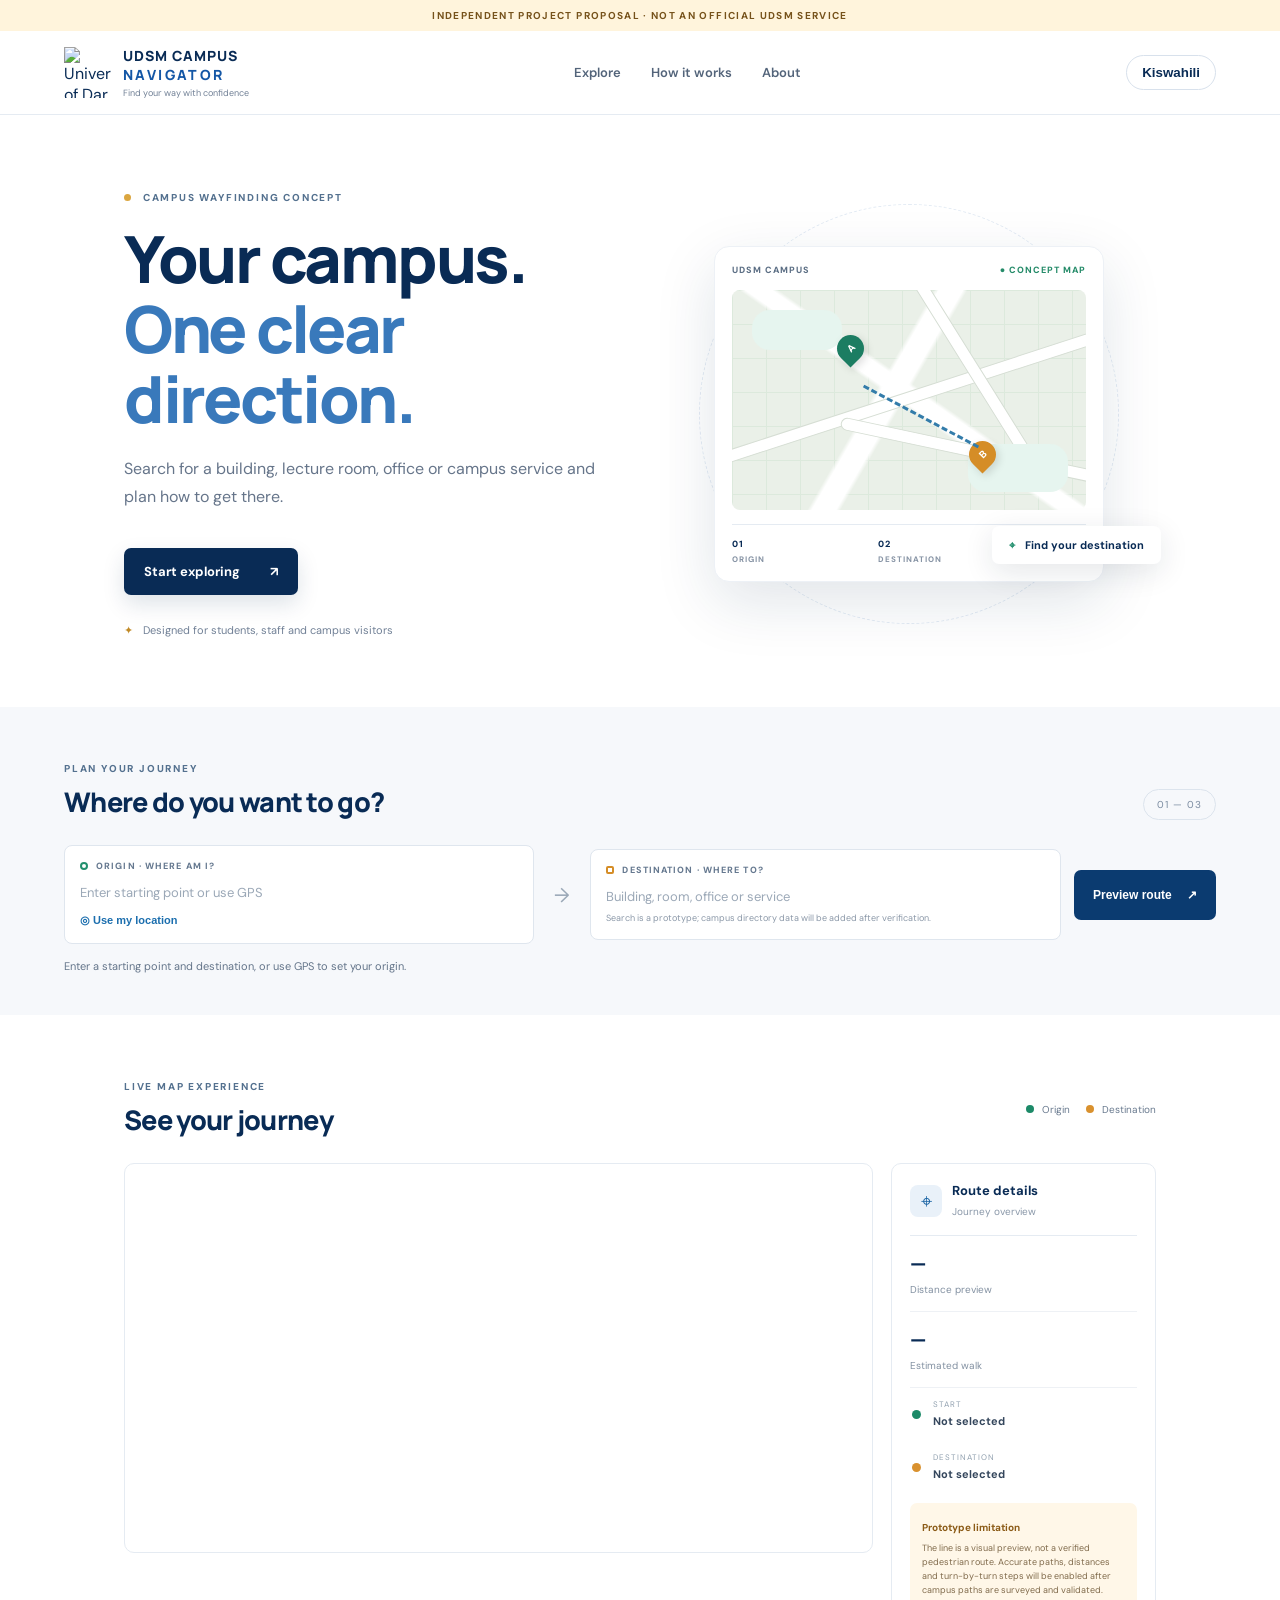
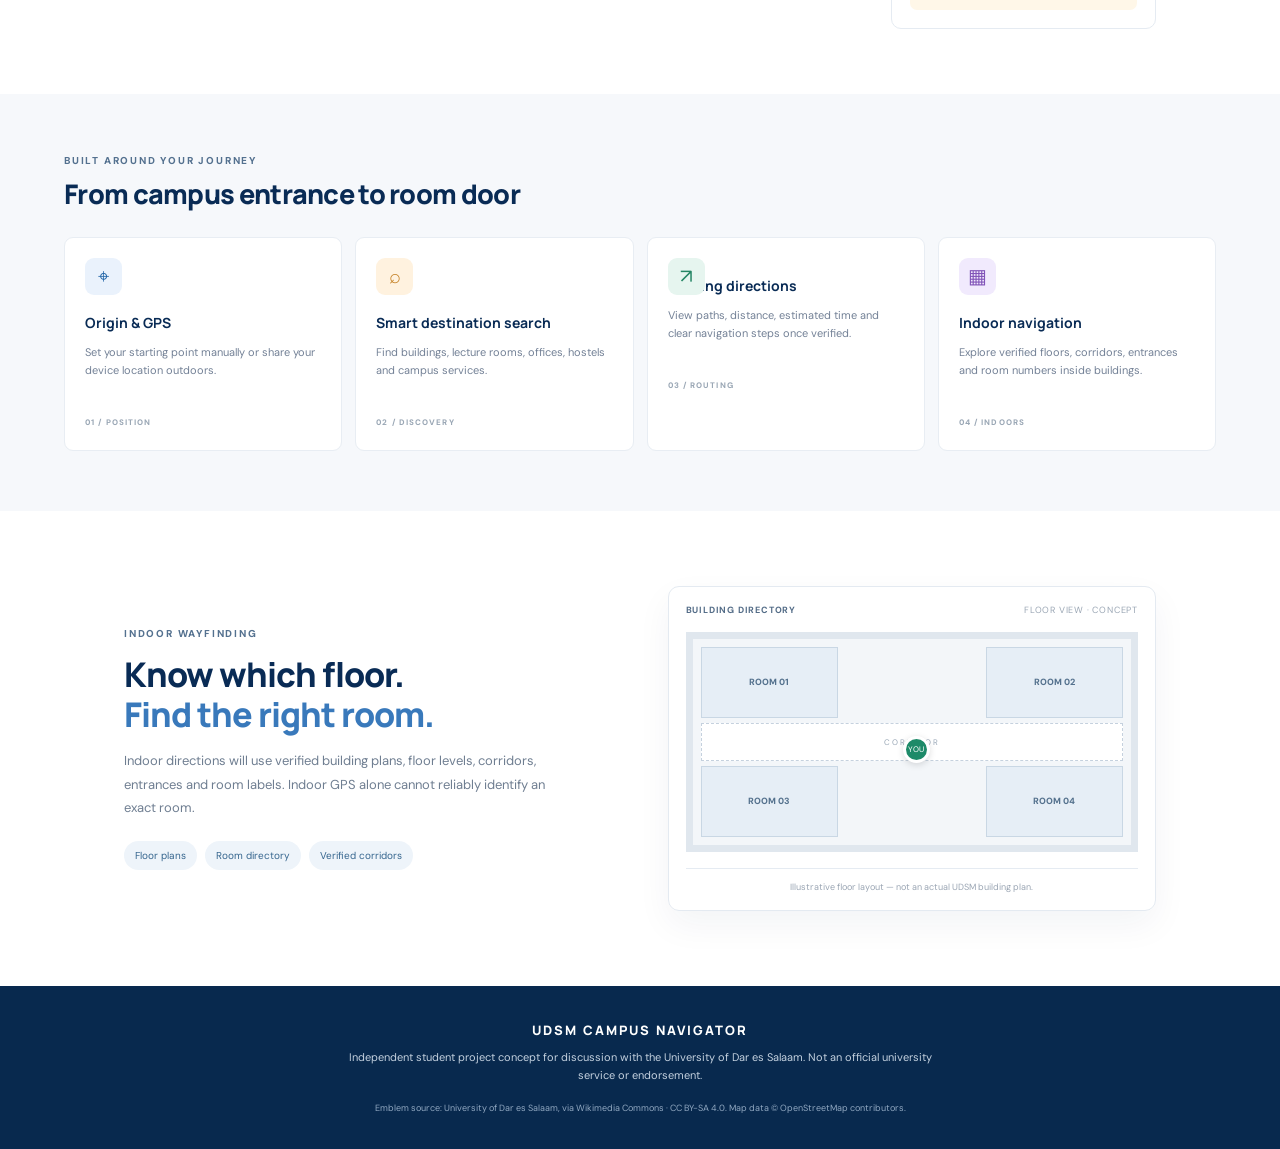
==== commit 06513fa7: "Add files via upload" ====
--- a/index.html
+++ b/index.html
@@ -1,40 +1,94 @@
 <!doctype html>
-<html lang="en"><head><meta charset="utf-8"><meta name="viewport" content="width=device-width,initial-scale=1"><meta name="theme-color" content="#102b46"><title>UDSM Campus Navigator</title><meta name="description" content="Find your way around the University of Dar es Salaam."><link rel="preconnect" href="https://fonts.googleapis.com"><link rel="preconnect" href="https://fonts.gstatic.com" crossorigin><link href="https://fonts.googleapis.com/css2?family=DM+Sans:wght@400;500;600;700&family=Manrope:wght@600;700;800&display=swap" rel="stylesheet">
-<style>
-:root{--navy:#102b46;--gold:#c99a55;--ink:#193247;--muted:#748493;--line:#e8edf0;--soft:#f7f8f8}*{box-sizing:border-box}html{scroll-behavior:smooth;scroll-padding-top:78px}body{margin:0;color:var(--ink);font-family:'DM Sans',sans-serif}a{color:inherit;text-decoration:none}button,input{font:inherit}.wrap{width:min(1080px,calc(100% - 40px));margin:auto}header{height:68px;position:sticky;top:0;z-index:9;background:#ffffffed;backdrop-filter:blur(12px);border-bottom:1px solid var(--line)}.head{height:100%;display:flex;align-items:center;justify-content:space-between}.brand{display:flex;align-items:center;gap:9px}.brand img{width:39px;height:39px;object-fit:contain}.brand strong{font:800 12px Manrope;letter-spacing:.04em}.brand strong span{color:var(--gold)}.brand small{display:block;font-size:8px;letter-spacing:.14em;color:#84919c;margin-top:3px}nav{display:flex;gap:25px;font-size:11px;color:#607181}nav a:hover{color:var(--gold)}.right{display:flex;align-items:center;gap:12px}.lang,.menu{border:0;background:none;color:#607181;font-size:10px;font-weight:700;cursor:pointer}.menu{display:none;font-size:19px;border:1px solid var(--line);border-radius:7px;padding:5px 9px}.hero{background:linear-gradient(112deg,#0d263e,#193f5e);color:#fff;position:relative;overflow:hidden}.hero:after{content:'';position:absolute;width:380px;height:380px;border:1px solid #ffffff12;border-radius:50%;right:-90px;top:-185px;box-shadow:0 0 0 50px #ffffff08,0 0 0 100px #ffffff05}.hero-inner{position:relative;z-index:1;padding:48px 0 42px;max-width:750px}.eyebrow{color:#e4bd80;font-size:9px;font-weight:700;letter-spacing:.18em}.hero h1{font:800 clamp(38px,6vw,59px)/1.07 Manrope;letter-spacing:-.055em;margin:14px 0 10px}.hero h1 em,.route h2 em{font-style:normal;color:#e6bd7c}.hero p{font-size:12px;line-height:1.7;color:#d0dce5;max-width:500px;margin:0 0 20px}.search{display:flex;align-items:center;gap:9px;max-width:630px;background:white;border-radius:9px;padding:6px 7px 6px 14px;box-shadow:0 12px 28px #071b2d40}.search .glass{font-size:22px;color:#8796a2}.search input{flex:1;min-width:0;border:0;outline:0;padding:11px 0;font-size:11px;color:var(--ink)}.search button{border:0;border-radius:7px;background:var(--gold);color:white;padding:12px 15px;font-size:10px;font-weight:700;cursor:pointer}.audience{font-size:9px;color:#c1ced8;margin-top:13px}.quick{border-bottom:1px solid var(--line)}.quick-grid{display:grid;grid-template-columns:repeat(4,1fr);padding:16px 0}.quick-item{display:flex;align-items:center;gap:10px;padding:2px 15px;border-right:1px solid var(--line)}.quick-item:first-child{padding-left:0}.quick-item:last-child{border:0}.qicon{width:34px;height:34px;border-radius:9px;background:#f7f1e7;color:#a77936;display:grid;place-items:center;font-size:17px}.quick strong{display:block;font:700 10px Manrope}.quick small{display:block;color:#87939d;font-size:8px;margin-top:3px}section.content{padding:53px 0 57px}.section-top{display:flex;align-items:end;justify-content:space-between;gap:20px;margin-bottom:19px}.section-top h2{font:800 clamp(27px,4vw,37px)/1.1 Manrope;letter-spacing:-.045em;margin:7px 0 0}.section-top p{max-width:350px;font-size:10px;line-height:1.7;color:var(--muted);margin:0}.filters{display:flex;flex-wrap:wrap;gap:7px;margin-bottom:16px}.filter{border:1px solid var(--line);background:#fff;color:#667785;border-radius:30px;padding:8px 13px;font-size:9px;cursor:pointer}.filter.active,.filter:hover{background:var(--navy);color:#fff;border-color:var(--navy)}.grid{display:grid;grid-template-columns:repeat(3,1fr);gap:13px}.place{border:1px solid var(--line);border-radius:10px;overflow:hidden;transition:.2s}.place:hover{transform:translateY(-3px);box-shadow:0 12px 26px #102b4612}.photo{height:138px;background-size:cover;background-position:center;position:relative}.photo:after{content:'';position:absolute;inset:45% 0 0;background:linear-gradient(transparent,#081d32a8)}.photo span{position:absolute;bottom:10px;left:12px;z-index:1;color:white;font-size:8px;letter-spacing:.13em}.p1{background-image:url('https://www.campustimez.com/wp-content/uploads/2024/04/SPARK-20-UDSM.jpg')}.p2{background-image:url('https://pbs.twimg.com/media/EhKpJhQWAAArG4_.jpg')}.p3{background-image:url('https://pbs.twimg.com/media/FI1mbCOXsAIwUGB.jpg')}.p4,.p5,.p6{background-image:url('https://www.thecitizen.co.tz/resource/image/5058616/landscape_ratio2x1/1280/640/3900e25d44af115e75d128db3db9e045/Ci/udsm-pic.jpg')}.place-body{padding:13px}.place-body small{font-size:8px;font-weight:700;letter-spacing:.12em;color:#ad7c3c}.place h3{font:700 15px Manrope;margin:6px 0}.place p{font-size:10px;line-height:1.6;color:var(--muted);margin:0;min-height:31px}.place a{display:inline-block;margin-top:9px;font-size:9px;font-weight:700;color:var(--navy)}.place a b{color:var(--gold);margin-left:5px}.empty{text-align:center;padding:24px;color:var(--muted);font-size:11px}.notice{margin-top:16px;padding:11px 13px;border-radius:7px;background:#fbf8f1;color:#76684f;font-size:9px;line-height:1.65}.notice a{color:#815b27;text-decoration:underline}.route-section{background:var(--soft);padding:40px 0}.route{background:var(--navy);color:#fff;border-radius:12px;padding:26px 28px;display:grid;grid-template-columns:1fr 1fr;gap:30px;align-items:center}.route h2{font:800 clamp(27px,4vw,37px)/1.1 Manrope;letter-spacing:-.045em;margin:9px 0}.route p{font-size:10px;line-height:1.7;color:#c4d1dc;max-width:410px;margin:0}.route-form{display:grid;gap:7px}.route-form label{font-size:8px;letter-spacing:.13em;color:#e6bd7c;font-weight:700;margin-top:3px}.route-form input{width:100%;border:1px solid #ffffff38;border-radius:6px;background:#ffffff0c;color:#fff;padding:11px;font-size:10px;outline:0}.route-form input::placeholder{color:#aab8c4}.route-form button{border:0;border-radius:6px;background:var(--gold);color:#fff;padding:12px;text-align:left;font-size:9px;font-weight:700;cursor:pointer}.route-msg{font-size:8px;color:#c4d1dc;line-height:1.5;min-height:12px}.mapline{padding:22px 0 0;display:flex;justify-content:space-between;align-items:center;gap:18px}.mapline strong{font:700 11px Manrope}.mapline p{font-size:9px;color:var(--muted);margin:4px 0 0}.mapline a{font-size:9px;color:#946a32;font-weight:700;white-space:nowrap}footer{background:#0a2035;color:#c6d3dc;padding:17px 0}.foot{display:flex;align-items:center;justify-content:space-between;gap:15px}.foot p{font-size:8px;color:#aebdca;margin:0}.foot .brand strong{color:#fff}.foot>a:last-child{font-size:9px;color:#e4bd80}[hidden]{display:none!important}@media(max-width:720px){.wrap{width:calc(100% - 34px)}nav{display:none;position:absolute;top:68px;left:0;right:0;background:white;padding:16px 20px;box-shadow:0 12px 20px #102b4615;flex-direction:column;gap:15px}nav.open{display:flex}.menu{display:block}.hero-inner{padding:42px 0 36px}.quick-grid{grid-template-columns:repeat(2,1fr);gap:13px}.quick-item{border:0;padding:0}.section-top{display:block}.section-top p{margin-top:10px}.grid{grid-template-columns:repeat(2,minmax(0,1fr));gap:10px}.photo{height:122px}.place-body{padding:11px}.route{grid-template-columns:1fr;gap:19px;padding:22px 19px}.mapline{align-items:flex-start;flex-direction:column}.foot{flex-wrap:wrap}.foot p{width:100%;order:3}}@media(max-width:430px){.brand strong{font-size:10px}.brand small{font-size:7px}.search{gap:5px;padding-left:9px}.search input{font-size:9px}.search button{font-size:9px;padding:11px 9px}.grid{grid-template-columns:1fr}.photo{height:150px}.quick-item{gap:8px}.quick strong{font-size:9px}.quick small{font-size:7px}}
-#liveMap{height:390px;border-radius:10px;border:1px solid var(--line);z-index:1}.map-panel{margin-top:16px;background:#fff;border:1px solid var(--line);border-radius:12px;padding:14px}.map-top{display:flex;justify-content:space-between;align-items:center;gap:12px;margin-bottom:10px}.map-top strong{font:700 12px Manrope}.map-top span{font-size:8px;color:var(--muted)}.map-actions{display:flex;gap:8px;flex-wrap:wrap;margin-top:10px}.map-actions button{border:1px solid var(--line);background:#fff;color:var(--navy);border-radius:6px;padding:9px 12px;font-size:9px;font-weight:700;cursor:pointer}.map-actions button.primary{background:var(--gold);border-color:var(--gold);color:#fff}.route-status{font-size:9px;color:#627382;line-height:1.6;margin-top:10px;min-height:16px}.route-steps{font-size:9px;line-height:1.7;color:#526474;margin:10px 0 0;padding-left:18px}.map-disclaimer{font-size:8px;color:#87939d;line-height:1.6;margin-top:8px}#start{padding-right:8px}.gps-row{display:flex;gap:7px;align-items:center}.gps-row input{flex:1;min-width:0}.gps-row button{white-space:nowrap;border:1px solid #ffffff45;border-radius:6px;background:#ffffff12;color:#fff;padding:10px;font-size:8px;cursor:pointer}
-@media(max-width:720px){#liveMap{height:330px}.map-top{align-items:flex-start;flex-direction:column}.gps-row{align-items:stretch;flex-direction:column}.gps-row button{padding:10px}}
-</style><link rel="stylesheet" href="https://unpkg.com/leaflet@1.9.4/dist/leaflet.css" integrity="sha256-p4NxAoJBhIIN+hmNHrzRCf9tD/miZyoHS5obTRR9BMY=" crossorigin=""><script src="https://unpkg.com/leaflet@1.9.4/dist/leaflet.js" integrity="sha256-20nQCchB9co0qIjJZRGuk2/Z9VM+kNiyxNV1lvTlZBo=" crossorigin=""></script></head><body>
-<header><div class="wrap head"><a class="brand" href="#top"><img src="https://upload.wikimedia.org/wikipedia/commons/c/c1/University_of_Dar_es_Salaam.png" alt="UDSM emblem"><span><strong>UDSM <span>NAVIGATOR</span></strong><small>YOUR CAMPUS, WITHIN REACH</small></span></a><nav id="nav"><a href="#explore">Explore places</a><a href="#directions">Directions</a><a href="#map">Campus map</a></nav><div class="right"><button class="lang" id="lang">EN / SW</button><button class="menu" id="menu" aria-label="Open menu">☰</button></div></div></header>
-<main id="top"><section class="hero"><div class="wrap hero-inner"><div class="eyebrow">✦ &nbsp; UNIVERSITY OF DAR ES SALAAM</div><h1 data-en="Find your place.<br><em>Know your way.</em>" data-sw="Pata unakokwenda.<br><em>Ijue njia yako.</em>">Find your place.<br><em>Know your way.</em></h1><p data-en="Discover campus buildings, learning spaces and services — all from one simple place." data-sw="Gundua majengo, maeneo ya kujifunzia na huduma za chuo — sehemu moja rahisi.">Discover campus buildings, learning spaces and services — all from one simple place.</p><form class="search" id="search"><span class="glass">⌕</span><input id="query" type="search" placeholder="Search a building, room or service..." aria-label="Search campus places"><button type="submit">Find a place&nbsp; →</button></form><div class="audience">For students · Lecturers · Visitors · Guests</div></div></section>
-<div class="quick"><div class="wrap quick-grid"><div class="quick-item"><span class="qicon">⌖</span><div><strong>Explore places</strong><small>Discover campus spaces</small></div></div><div class="quick-item"><span class="qicon">▤</span><div><strong>Find buildings</strong><small>Browse key locations</small></div></div><div class="quick-item"><span class="qicon">➜</span><div><strong>Visual guidance</strong><small>Photo-led direction concept</small></div></div><div class="quick-item"><span class="qicon">◎</span><div><strong>For everyone</strong><small>Campus community & guests</small></div></div></div></div>
-<section class="content" id="explore"><div class="wrap"><div class="section-top"><div><div class="eyebrow">DISCOVER UDSM</div><h2>Explore campus.</h2></div><p>Browse selected campus landmarks and services. Search or choose a category to get started.</p></div><div class="filters"><button class="filter active" data-cat="all">All places</button><button class="filter" data-cat="college">Academic</button><button class="filter" data-cat="learning">Learning</button><button class="filter" data-cat="services">Services</button><button class="filter" data-cat="life">Campus life</button></div><div class="grid" id="grid">
-<article class="place" data-cat="college" data-search="nkrumah hall college academic"><div class="photo p1"><span>ACADEMIC</span></div><div class="place-body"><small>ACADEMIC LANDMARK</small><h3>Nkrumah Hall</h3><p>Recognised campus landmark and teaching location.</p><a href="#directions" data-dest="Nkrumah Hall">Explore location <b>↗</b></a></div></article>
-<article class="place" data-cat="learning" data-search="lecture hall theatre classroom"><div class="photo p2"><span>LEARNING</span></div><div class="place-body"><small>TEACHING SPACES</small><h3>Lecture spaces</h3><p>Discover teaching and learning spaces around campus.</p><a href="#directions" data-dest="Lecture room">Find a room <b>↗</b></a></div></article>
-<article class="place" data-cat="learning" data-search="university library reading study research"><div class="photo p3"><span>STUDY</span></div><div class="place-body"><small>RESEARCH & STUDY</small><h3>University Library</h3><p>Reference image of the University Library.</p><a href="#directions" data-dest="University Library">Explore library <b>↗</b></a></div></article>
-<article class="place" data-cat="services" data-search="cranford pratt administration office"><div class="photo p4"><span>UNIVERSITY SERVICES</span></div><div class="place-body"><small>ADMINISTRATION</small><h3>Cranford Pratt Building</h3><p>University Administration, as listed on a published campus map.</p><a href="#directions" data-dest="Cranford Pratt Building">Find offices <b>↗</b></a></div></article>
-<article class="place" data-cat="life" data-search="yombo lecture theatres student halls"><div class="photo p5"><span>CAMPUS LIFE</span></div><div class="place-body"><small>LECTURE THEATRES</small><h3>Yombo Lecture Theatres</h3><p>A teaching venue listed in the published campus map.</p><a href="#directions" data-dest="Yombo Lecture Theatres">Explore area <b>↗</b></a></div></article>
-<article class="place" data-cat="life" data-search="cafeteria food health centre parking footpaths"><div class="photo p6"><span>EVERYDAY SERVICES</span></div><div class="place-body"><small>CAMPUS FACILITIES</small><h3>Campus facilities</h3><p>Find food services, health facilities and other amenities.</p><a href="#directions" data-dest="Cafeteria or campus service">Find services <b>↗</b></a></div></article></div><div class="empty" id="empty" hidden>No matching places found. Try another search.</div><div class="notice"><b>Important:</b> This is an early preview. Photos and the 2018 campus venue map are reference material, not verified live directions. Room-level routes and exact locations must be checked on campus before launch.</div></div></section>
-<section class="route-section" id="directions"><div class="wrap"><div class="route"><div><div class="eyebrow">YOUR JOURNEY STARTS HERE</div><h2 data-en="Where are you<br><em>heading today?</em>" data-sw="Unaelekea wapi<br><em>leo?</em>">Where are you<br><em>heading today?</em></h2><p>Choose a starting point and destination. This preview captures your route request; verified step-by-step directions will be added as campus route data is collected.</p></div><form class="route-form" id="routeForm"><label for="start">ORIGIN · WHERE ARE YOU NOW?</label><div class="gps-row"><input id="start" placeholder="Type your place, hostel or building" required><button type="button" id="useGps">◎ Use my GPS</button></div><label for="end">DESTINATION · WHERE DO YOU WANT TO GO?</label><input id="end" placeholder="Search a building, office or place" required><button type="submit">Show route on map&nbsp; →</button><div class="route-msg" id="routeMsg">Allow location access or type your starting point, then enter your destination.</div></form></div>
-<div class="map-panel"><div class="map-top"><strong>Live campus map & route</strong><span>OPENSTREETMAP · WALKING ROUTE</span></div><div id="liveMap" role="application" aria-label="Interactive campus map"></div><div class="map-actions"><button type="button" id="recenter">◎ Show UDSM</button><button type="button" id="clearRoute">Clear route</button></div><div class="route-status" id="routeStatus">Map is ready. Enter your origin and destination to calculate a walking route.</div><ol class="route-steps" id="routeSteps"></ol><div class="map-disclaimer">GPS may identify your outdoor position, not the exact room inside a building. Indoor directions to a particular room require verified floor plans, room locations and access paths. Walking routes depend on OpenStreetMap path data and may need on-site confirmation.</div></div>
-<div class="mapline" id="map"><div><strong>Need the campus map?</strong><p>Open the published Mlimani venue map as a historical reference.</p></div><a href="https://icas.asia/sites/default/files/2020-06/Program_Abstracts_Africa_Asia_1.pdf" target="_blank" rel="noopener">View campus map (PDF) ↗</a></div><div class="notice"><b>Photo references:</b> <a href="https://www.campustimez.com/universities-in-tanzania-that-teach-computer-science-courses/" target="_blank" rel="noopener">CampusTimez</a> · <a href="https://x.com/east_facts/status/1480952494759059458" target="_blank" rel="noopener">X photo reference</a> · <a href="https://www.thecitizen.co.tz/tanzania/news/national/why-udsm-is-among-africa-s-leading-universities-5369840" target="_blank" rel="noopener">The Citizen</a>. Confirm image permissions before public or commercial use. The UDSM emblem does not imply university endorsement.</div></div></section></main>
-<footer><div class="wrap foot"><a class="brand" href="#top"><img src="https://upload.wikimedia.org/wikipedia/commons/c/c1/University_of_Dar_es_Salaam.png" alt=""><span><strong>UDSM <span>NAVIGATOR</span></strong><small>YOUR CAMPUS, WITHIN REACH</small></span></a><p>Independent campus navigation project · Preview</p><a href="#top">Back to top ↑</a></div></footer>
-<script>
-const filters=[...document.querySelectorAll('.filter')],cards=[...document.querySelectorAll('.place')],query=document.getElementById('query'),empty=document.getElementById('empty');function apply(){const cat=document.querySelector('.filter.active').dataset.cat,q=query.value.trim().toLowerCase();let n=0;cards.forEach(c=>{const ok=(cat==='all'||cat===c.dataset.cat)&&(!q||(c.dataset.search+' '+c.innerText).toLowerCase().includes(q));c.hidden=!ok;if(ok)n++});empty.hidden=n>0}filters.forEach(b=>b.addEventListener('click',()=>{filters.forEach(x=>x.classList.remove('active'));b.classList.add('active');apply()}));document.getElementById('search').addEventListener('submit',e=>{e.preventDefault();apply();document.getElementById('explore').scrollIntoView({behavior:'smooth'})});query.addEventListener('input',apply);document.querySelectorAll('[data-dest]').forEach(a=>a.addEventListener('click',()=>document.getElementById('end').value=a.dataset.dest));
-// Interactive OpenStreetMap + pedestrian routing
-const udsmCenter=[-6.7735,39.2083];
-const map=L.map('liveMap',{scrollWheelZoom:false}).setView(udsmCenter,15);
-L.tileLayer('https://{s}.tile.openstreetmap.org/{z}/{x}/{y}.png',{maxZoom:19,attribution:'&copy; <a href="https://www.openstreetmap.org/copyright">OpenStreetMap</a> contributors'}).addTo(map);
-let originMarker=null,destMarker=null,routeLayer=null,currentGps=null;
-const status=document.getElementById('routeStatus'),stepsBox=document.getElementById('routeSteps'),msg=document.getElementById('routeMsg');
-function setStatus(t){status.textContent=t;msg.textContent=t}
-function clearRoute(){if(routeLayer){map.removeLayer(routeLayer);routeLayer=null}if(originMarker){map.removeLayer(originMarker);originMarker=null}if(destMarker){map.removeLayer(destMarker);destMarker=null}stepsBox.innerHTML='';}
-async function geocode(q){const url='https://nominatim.openstreetmap.org/search?format=jsonv2&limit=1&q='+encodeURIComponent(q+', University of Dar es Salaam, Dar es Salaam, Tanzania');const r=await fetch(url,{headers:{'Accept':'application/json'}});if(!r.ok)throw new Error('Place search is temporarily unavailable.');const data=await r.json();if(!data.length)throw new Error('Could not find “'+q+'”. Try a nearby known building or landmark.');return {lat:+data[0].lat,lon:+data[0].lon,label:data[0].display_name};}
-function useGps(){setStatus('Requesting your device location…');if(!navigator.geolocation){setStatus('This browser does not support GPS. Type your starting place instead.');return}navigator.geolocation.getCurrentPosition(pos=>{currentGps={lat:pos.coords.latitude,lon:pos.coords.longitude};document.getElementById('start').value='My current location (GPS)';setStatus('Your current GPS position is ready. Now enter your destination.');map.setView([currentGps.lat,currentGps.lon],17);if(originMarker)map.removeLayer(originMarker);originMarker=L.marker([currentGps.lat,currentGps.lon]).addTo(map).bindPopup('Your current location').openPopup();},err=>setStatus('Location permission was not granted or GPS is unavailable. You can type your starting place.'),{enableHighAccuracy:true,timeout:15000,maximumAge:30000});}
-document.getElementById('useGps').addEventListener('click',useGps);
-document.getElementById('recenter').addEventListener('click',()=>map.setView(udsmCenter,15));
-document.getElementById('clearRoute').addEventListener('click',()=>{clearRoute();setStatus('Route cleared. Enter a new origin and destination.');});
-document.getElementById('routeForm').addEventListener('submit',async e=>{e.preventDefault();const startText=document.getElementById('start').value.trim(),endText=document.getElementById('end').value.trim();if(!startText||!endText)return;clearRoute();setStatus('Finding both places on the map…');try{const origin=(currentGps&&/current location/i.test(startText))?currentGps:await geocode(startText);const dest=await geocode(endText);originMarker=L.marker([origin.lat,origin.lon]).addTo(map).bindPopup('START · '+startText);destMarker=L.marker([dest.lat,dest.lon]).addTo(map).bindPopup('DESTINATION · '+endText);setStatus('Places found. Calculating the walking route…');const url=`https://routing.openstreetmap.de/routed-foot/route/v1/driving/${origin.lon},${origin.lat};${dest.lon},${dest.lat}?overview=full&geometries=geojson&steps=true`;const rr=await fetch(url);if(!rr.ok)throw new Error('Walking route service is unavailable right now.');const data=await rr.json();if(data.code!=='Ok'||!data.routes?.length)throw new Error('No mapped walking route found between these points.');const route=data.routes[0];routeLayer=L.geoJSON(route.geometry,{style:{color:'#c89445',weight:6,opacity:.9}}).addTo(map);map.fitBounds(routeLayer.getBounds(),{padding:[28,28]});const km=(route.distance/1000).toFixed(2),mins=Math.max(1,Math.round(route.duration/60));setStatus(`Walking route found · ${km} km · about ${mins} minutes. Follow the mapped path and confirm signs on campus.`);const instructions=(route.legs||[]).flatMap(l=>l.steps||[]).filter(x=>x.name||x.maneuver).slice(0,12);stepsBox.innerHTML=instructions.map((x,i)=>{const m=x.maneuver||{};const road=x.name?` on ${x.name}`:'';const type=m.type==='depart'?'Start':m.type==='arrive'?'Arrive':(m.modifier||m.type||'Continue').replaceAll('-',' ');return `<li>${type}${road}${x.distance?` · ${Math.round(x.distance)} m`:''}</li>`}).join('');if(!stepsBox.children.length)stepsBox.innerHTML='<li>Follow the highlighted route on the map.</li>';originMarker.bindPopup('START · '+startText);destMarker.bindPopup('DESTINATION · '+endText);}catch(err){setStatus(err.message+' You can try a nearby landmark or use the campus map reference.');}}
-);
-let lang='en';document.getElementById('lang').addEventListener('click',()=>{lang=lang==='en'?'sw':'en';document.documentElement.lang=lang;document.querySelectorAll('[data-en][data-sw]').forEach(el=>el.innerHTML=el.dataset[lang]);document.getElementById('lang').textContent=lang==='en'?'EN / SW':'SW / EN';query.placeholder=lang==='en'?'Search a building, room or service...':'Tafuta jengo, chumba au huduma...'});const nav=document.getElementById('nav'),menu=document.getElementById('menu');menu.addEventListener('click',()=>{nav.classList.toggle('open');menu.textContent=nav.classList.contains('open')?'×':'☰'});nav.querySelectorAll('a').forEach(a=>a.addEventListener('click',()=>{nav.classList.remove('open');menu.textContent='☰'}));
-</script></body></html>+<html lang="en">
+<head>
+  <meta charset="utf-8">
+  <meta name="viewport" content="width=device-width,initial-scale=1">
+  <meta name="theme-color" content="#092b55">
+  <title>UDSM Campus Navigator | Campus wayfinding concept</title>
+  <link rel="preconnect" href="https://unpkg.com">
+  <link rel="stylesheet" href="https://unpkg.com/leaflet@1.9.4/dist/leaflet.css">
+  <link rel="stylesheet" href="styles.css">
+</head>
+<body>
+  <div class="proposal-bar">INDEPENDENT PROJECT PROPOSAL · NOT AN OFFICIAL UDSM SERVICE</div>
+  <header class="topbar">
+    <a class="brand" href="#" aria-label="UDSM Campus Navigator home">
+      <img src="https://upload.wikimedia.org/wikipedia/commons/c/c1/University_of_Dar_es_Salaam.png" alt="University of Dar es Salaam emblem">
+      <span><strong>UDSM CAMPUS</strong><b>NAVIGATOR</b><small>Find your way with confidence</small></span>
+    </a>
+    <nav><a href="#explore">Explore</a><a href="#how">How it works</a><a href="#about">About</a></nav>
+    <button class="lang" id="langBtn">Kiswahili</button>
+  </header>
+
+  <main>
+    <section class="hero">
+      <div class="hero-copy">
+        <div class="eyebrow"><span></span> CAMPUS WAYFINDING CONCEPT</div>
+        <h1 id="heroTitle">Your campus.<br><em>One clear direction.</em></h1>
+        <p id="heroText">Search for a building, lecture room, office or campus service and plan how to get there.</p>
+        <a class="primary-link" href="#explore">Start exploring <span>↗</span></a>
+        <div class="hero-note"><span>✦</span> Designed for students, staff and campus visitors</div>
+      </div>
+      <div class="hero-art">
+        <div class="art-orbit orbit-one"></div><div class="art-orbit orbit-two"></div>
+        <div class="art-card">
+          <div class="art-top"><span>UDSM CAMPUS</span><span class="live-dot">● CONCEPT MAP</span></div>
+          <div class="mini-map">
+            <div class="road road-a"></div><div class="road road-b"></div><div class="road road-c"></div>
+            <div class="green green-a"></div><div class="green green-b"></div>
+            <div class="pin pin-a">A</div><div class="pin pin-b">B</div><div class="route-dash"></div>
+          </div>
+          <div class="art-bottom"><span>01 <small>ORIGIN</small></span><span>02 <small>DESTINATION</small></span><span>03 <small>ROUTE</small></span></div>
+        </div>
+        <div class="floating-tag"><span>⌖</span> Find your destination</div>
+      </div>
+    </section>
+
+    <section class="finder" id="explore">
+      <div class="section-heading"><div><div class="eyebrow">PLAN YOUR JOURNEY</div><h2>Where do you want to go?</h2></div><span class="step-pill">01 — 03</span></div>
+      <div class="search-grid">
+        <label class="field"><span class="field-label"><i class="origin-icon"></i> ORIGIN · WHERE AM I?</span><input id="originInput" placeholder="Enter starting point or use GPS"><button id="gpsBtn" class="gps-btn">◎ Use my location</button></label>
+        <div class="swap">→</div>
+        <label class="field"><span class="field-label"><i class="destination-icon"></i> DESTINATION · WHERE TO?</span><input id="destinationInput" placeholder="Building, room, office or service"><small>Search is a prototype; campus directory data will be added after verification.</small></label>
+        <button id="showRouteBtn" class="find-btn">Preview route <span>↗</span></button>
+      </div>
+      <div id="status" class="status" role="status">Enter a starting point and destination, or use GPS to set your origin.</div>
+    </section>
+
+    <section class="map-section">
+      <div class="section-heading map-heading"><div><div class="eyebrow">LIVE MAP EXPERIENCE</div><h2>See your journey</h2></div><div class="map-legend"><span><i class="legend-origin"></i> Origin</span><span><i class="legend-destination"></i> Destination</span></div></div>
+      <div class="map-layout">
+        <div id="map" aria-label="Interactive map"></div>
+        <aside class="route-panel">
+          <div class="panel-head"><span class="panel-icon">⌖</span><div><b>Route details</b><small>Journey overview</small></div></div>
+          <div class="route-stat"><strong id="distance">—</strong><small>Distance preview</small></div>
+          <div class="route-stat"><strong id="duration">—</strong><small>Estimated walk</small></div>
+          <div class="route-line"><span class="line-dot start"></span><div><small>START</small><b id="originSummary">Not selected</b></div></div>
+          <div class="route-line"><span class="line-dot end"></span><div><small>DESTINATION</small><b id="destinationSummary">Not selected</b></div></div>
+          <div class="notice"><b>Prototype limitation</b><p>The line is a visual preview, not a verified pedestrian route. Accurate paths, distances and turn-by-turn steps will be enabled after campus paths are surveyed and validated.</p></div>
+        </aside>
+      </div>
+    </section>
+
+    <section class="features" id="how">
+      <div class="section-heading"><div><div class="eyebrow">BUILT AROUND YOUR JOURNEY</div><h2>From campus entrance to room door</h2></div></div>
+      <div class="feature-grid">
+        <article class="feature"><div class="feature-icon blue">⌖</div><h3>Origin & GPS</h3><p>Set your starting point manually or share your device location outdoors.</p><span>01 / POSITION</span></article>
+        <article class="feature"><div class="feature-icon orange">⌕</div><h3>Smart destination search</h3><p>Find buildings, lecture rooms, offices, hostels and campus services.</p><span>02 / DISCOVERY</span></article>
+        <article class="feature"><div class="feature-icon green">↗</div><h3>Walking directions</h3><p>View paths, distance, estimated time and clear navigation steps once verified.</p><span>03 / ROUTING</span></article>
+        <article class="feature"><div class="feature-icon purple">▦</div><h3>Indoor navigation</h3><p>Explore verified floors, corridors, entrances and room numbers inside buildings.</p><span>04 / INDOORS</span></article>
+      </div>
+    </section>
+
+    <section class="indoor" id="about">
+      <div><div class="eyebrow">INDOOR WAYFINDING</div><h2>Know which floor.<br><em>Find the right room.</em></h2><p>Indoor directions will use verified building plans, floor levels, corridors, entrances and room labels. Indoor GPS alone cannot reliably identify an exact room.</p><div class="indoor-tags"><span>Floor plans</span><span>Room directory</span><span>Verified corridors</span></div></div>
+      <div class="floor-card"><div class="floor-top"><b>BUILDING DIRECTORY</b><span>FLOOR VIEW · CONCEPT</span></div><div class="floor-plan"><div class="room room-one">ROOM 01</div><div class="room room-two">ROOM 02</div><div class="corridor">CORRIDOR</div><div class="room room-three">ROOM 03</div><div class="room room-four">ROOM 04</div><div class="floor-pin">YOU</div></div><div class="floor-bottom">Illustrative floor layout — not an actual UDSM building plan.</div></div>
+    </section>
+  </main>
+
+  <footer><div class="footer-brand">UDSM CAMPUS NAVIGATOR</div><p>Independent student project concept for discussion with the University of Dar es Salaam. Not an official university service or endorsement.</p><div class="credits">Emblem source: University of Dar es Salaam, via Wikimedia Commons · CC BY-SA 4.0. Map data © OpenStreetMap contributors.</div></footer>
+
+  <script src="https://unpkg.com/leaflet@1.9.4/dist/leaflet.js"></script>
+  <script src="app.js"></script>
+</body>
+</html>
--- a/styles.css
+++ b/styles.css
@@ -0,0 +1,5 @@
+@import url('https://fonts.googleapis.com/css2?family=DM+Sans:wght@400;500;600;700&family=Manrope:wght@400;500;600;700;800&display=swap');
+:root{--navy:#092b55;--blue:#1457a6;--ink:#14243a;--muted:#66758a;--line:#e5ebf2;--paper:#f6f8fb;--gold:#e6ad48}
+*{box-sizing:border-box}html{scroll-behavior:smooth}body{margin:0;background:#fff;color:var(--ink);font-family:'DM Sans',sans-serif}.proposal-bar{background:#fff4dc;color:#76521b;text-align:center;padding:9px 14px;font-size:10px;letter-spacing:1.35px;font-weight:700}.topbar{height:84px;display:flex;align-items:center;justify-content:space-between;padding:0 max(calc((100% - 1160px)/2),5%);border-bottom:1px solid var(--line);gap:25px}.brand{display:flex;align-items:center;gap:12px;text-decoration:none;color:var(--navy)}.brand img{width:47px;height:51px;object-fit:contain}.brand span{display:grid;line-height:1.1}.brand strong{font:800 14px Manrope;letter-spacing:1px}.brand b{font:800 14px Manrope;letter-spacing:2.4px;color:var(--blue)}.brand small{font-size:9px;color:#718096;margin-top:5px}.topbar nav{display:flex;gap:30px}.topbar nav a{font-size:13px;color:#53647a;text-decoration:none;font-weight:600}.lang{background:white;border:1px solid #d8e1ec;border-radius:20px;padding:9px 15px;color:var(--navy);font-weight:700}.hero{max-width:1160px;margin:auto;padding:76px 5% 70px;display:grid;grid-template-columns:1fr 1fr;align-items:center;gap:45px;overflow:hidden}.eyebrow{font-size:10px;letter-spacing:1.8px;font-weight:800;color:#54718f}.eyebrow span{display:inline-block;width:7px;height:7px;border-radius:50%;background:#dba640;margin-right:8px}.hero h1{font:800 clamp(40px,5.3vw,65px)/1.08 Manrope;color:var(--navy);letter-spacing:-2.5px;margin:20px 0}.hero h1 em,.indoor h2 em{font-style:normal;color:#3979bb}.hero-copy>p{max-width:480px;color:#66758a;font-size:16px;line-height:1.8}.primary-link{display:inline-flex;gap:30px;align-items:center;background:var(--navy);color:white;text-decoration:none;padding:15px 20px;border-radius:7px;margin-top:20px;font-size:13px;font-weight:700;box-shadow:0 9px 22px #092b5522}.hero-note{margin-top:28px;font-size:11px;color:#718096}.hero-note span{color:#c18a27;margin-right:7px}.hero-art{position:relative;min-height:350px;display:grid;place-items:center}.art-orbit{position:absolute;border:1px solid #e3ebf4;border-radius:50%;width:330px;height:330px}.orbit-two{width:420px;height:420px;border-style:dashed}.art-card{z-index:1;background:white;width:min(100%,390px);border-radius:15px;padding:17px;box-shadow:0 20px 60px #102d4d20;border:1px solid #edf1f6}.art-top,.art-bottom{display:flex;justify-content:space-between;font-size:9px;font-weight:800;color:#5b6e84;letter-spacing:1px}.live-dot{color:#258b69}.mini-map{height:220px;margin:14px 0;background:#eaf0e8;border-radius:8px;position:relative;overflow:hidden;background-image:linear-gradient(35deg,transparent 48%,#fff 49%,#fff 53%,transparent 54%),linear-gradient(120deg,transparent 42%,#fff 43%,#fff 48%,transparent 49%),linear-gradient(90deg,#dce9dc 1px,transparent 1px),linear-gradient(#dce9dc 1px,transparent 1px);background-size:auto,auto,34px 34px,34px 34px}.road{position:absolute;background:#fff;border:1px solid #d6ded4;height:13px;border-radius:20px}.road-a{width:120%;top:45%;left:-8%;transform:rotate(-18deg)}.road-b{width:90%;top:20%;left:18%;transform:rotate(58deg)}.road-c{width:75%;top:70%;left:30%;transform:rotate(12deg)}.green{position:absolute;background:#c8dfc7;border-radius:18px}.green-a{width:90px;height:40px;top:20px;left:20px}.green-b{width:100px;height:48px;bottom:18px;right:18px}.pin{position:absolute;width:27px;height:27px;border-radius:50% 50% 50% 0;transform:rotate(-45deg);display:grid;place-items:center;color:white;font-size:10px;font-weight:800;box-shadow:0 4px 9px #0002}.pin-a{background:#1c7d62;top:45px;left:105px}.pin-b{background:#d58d27;bottom:42px;right:90px}.pin::first-letter{transform:rotate(45deg)}.route-dash{position:absolute;width:130px;height:2px;border-top:3px dashed #337caa;top:57%;left:35%;transform:rotate(28deg)}.art-bottom{border-top:1px solid var(--line);padding-top:13px}.art-bottom span{color:var(--navy)}.art-bottom small{display:block;color:#8794a5;font-size:8px;margin-top:4px}.floating-tag{position:absolute;z-index:2;right:-5px;bottom:25px;background:white;padding:12px 17px;border-radius:7px;box-shadow:0 8px 30px #14243a1c;font-size:11px;font-weight:700;color:var(--navy)}.floating-tag span{color:#1d8c6a;margin-right:7px}.finder{background:var(--paper);padding:55px max(calc((100% - 1160px)/2),5%) 40px}.section-heading{display:flex;justify-content:space-between;align-items:end;margin-bottom:25px}.section-heading h2{font:800 27px Manrope;color:var(--navy);margin:8px 0 0;letter-spacing:-.7px}.step-pill{font-size:10px;letter-spacing:1px;color:#7a8ba0;border:1px solid #dce4ed;border-radius:30px;padding:8px 13px}.search-grid{display:grid;grid-template-columns:1fr 30px 1fr auto;gap:13px;align-items:center}.field{display:block;background:white;border:1px solid #dfe6ee;border-radius:8px;padding:14px 15px;min-width:0}.field-label{display:flex;align-items:center;gap:8px;font-size:9px;letter-spacing:1.1px;font-weight:800;color:#65788f}.origin-icon,.destination-icon{width:8px;height:8px;border:2px solid #23906e;border-radius:50%;display:inline-block}.destination-icon{border-color:#d58d27;border-radius:2px}.field input{width:100%;border:0;outline:0;font:600 13px 'DM Sans';color:var(--ink);padding:12px 0 7px;background:transparent}.field input::placeholder{color:#9ba8b7;font-weight:400}.gps-btn{border:0;background:none;color:#1b6eae;font-size:11px;font-weight:700;padding:0;cursor:pointer}.field small{font-size:9px;color:#8b98a8;display:block;line-height:1.5}.swap{text-align:center;color:#9aa8b7;font-size:20px}.find-btn{background:#0b3b70;color:#fff;border:0;border-radius:7px;padding:18px 19px;font-weight:700;font-size:12px;white-space:nowrap;cursor:pointer}.find-btn span{margin-left:12px}.status{font-size:11px;color:#64758a;margin-top:15px;min-height:16px}.map-section{max-width:1160px;margin:auto;padding:65px 5%}.map-heading{align-items:center}.map-legend{display:flex;gap:16px;font-size:10px;color:#68798e}.map-legend i{width:8px;height:8px;border-radius:50%;display:inline-block;margin-right:5px}.legend-origin{background:#1c8a68}.legend-destination{background:#d9912e}.map-layout{display:grid;grid-template-columns:1fr 265px;gap:18px}#map{height:390px;border-radius:10px;border:1px solid var(--line);z-index:1}.route-panel{border:1px solid var(--line);border-radius:10px;padding:18px}.panel-head{display:flex;gap:10px;align-items:center;border-bottom:1px solid var(--line);padding-bottom:15px}.panel-icon{width:32px;height:32px;border-radius:8px;background:#e9f1f9;color:#1c65a5;display:grid;place-items:center;font-size:20px}.panel-head b{display:block;color:var(--navy);font-size:13px}.panel-head small{font-size:10px;color:#8997a8}.route-stat{padding:13px 0;border-bottom:1px solid #eef1f5}.route-stat strong{display:block;font:800 21px Manrope;color:var(--navy)}.route-stat small{font-size:10px;color:#8290a1}.route-line{display:flex;gap:10px;align-items:center;padding:11px 0}.line-dot{width:9px;height:9px;border-radius:50%;display:block;margin:0 2px}.line-dot.start{background:#1c8a68}.line-dot.end{background:#d9912e}.route-line small{font-size:8px;letter-spacing:1px;color:#91a0af;display:block}.route-line b{font-size:11px;color:#34465c}.notice{background:#fff7e8;padding:12px;border-radius:7px;margin-top:9px}.notice b{font-size:10px;color:#8b5b17}.notice p{font-size:9px;line-height:1.55;color:#806b4c;margin:6px 0 0}.features{background:#f6f8fb;padding:60px max(calc((100% - 1160px)/2),5%)}.feature-grid{display:grid;grid-template-columns:repeat(4,1fr);gap:13px}.feature{background:white;border:1px solid #e8edf3;border-radius:9px;padding:20px}.feature-icon{width:37px;height:37px;border-radius:9px;display:grid;place-items:center;font-size:20px}.blue{background:#eaf2fc;color:#2467a8}.orange{background:#fff2df;color:#c58125}.green{background:#e6f5ef;color:#248564}.purple{background:#f1eafd;color:#8154b8}.feature h3{font:700 14px Manrope;color:var(--navy);margin:18px 0 8px}.feature p{font-size:11px;line-height:1.65;color:#738196;min-height:55px}.feature>span{font-size:8px;letter-spacing:1.1px;color:#9aa7b5;font-weight:800}.indoor{max-width:1160px;margin:auto;padding:75px 5%;display:grid;grid-template-columns:1fr 1fr;gap:55px;align-items:center}.indoor h2{font:800 34px/1.2 Manrope;color:var(--navy);letter-spacing:-1px;margin:14px 0}.indoor p{color:#6f7e91;font-size:13px;line-height:1.8;max-width:440px}.indoor-tags{display:flex;gap:8px;flex-wrap:wrap;margin-top:22px}.indoor-tags span{font-size:10px;color:#35658e;background:#eef4fa;padding:8px 11px;border-radius:20px}.floor-card{border:1px solid #e4eaf1;border-radius:11px;padding:17px;box-shadow:0 14px 35px #092b550d}.floor-top{display:flex;justify-content:space-between;font-size:9px;color:#536c87;letter-spacing:.8px}.floor-top span{color:#9aa6b4}.floor-plan{height:220px;margin:16px 0;background:#f3f6f9;border:7px solid #e0e7ee;position:relative;display:grid;grid-template-columns:1fr 1fr 1fr;grid-template-rows:1fr 38px 1fr;gap:5px;padding:8px}.room{background:#e6eef6;border:1px solid #c9d7e4;display:grid;place-items:center;font-size:9px;color:#54718d;font-weight:800}.room-one{grid-column:1}.room-two{grid-column:3}.corridor{grid-column:1/4;background:#fff;border:1px dashed #c5d1de;display:grid;place-items:center;color:#9aa8b7;font-size:8px;letter-spacing:2px}.room-three{grid-column:1}.room-four{grid-column:3}.floor-pin{position:absolute;left:48%;top:47%;width:27px;height:27px;border-radius:50%;background:#1d8a68;color:white;display:grid;place-items:center;font-size:8px;border:3px solid white;box-shadow:0 2px 7px #0002}.floor-bottom{font-size:9px;color:#9aa5b3;text-align:center;border-top:1px solid var(--line);padding-top:12px}footer{background:#08294e;color:white;padding:35px 5%;text-align:center}.footer-brand{font:800 13px Manrope;letter-spacing:2px}footer p{font-size:11px;color:#c4d1df;margin:10px auto;max-width:600px;line-height:1.6}.credits{font-size:9px;color:#91a8c1;margin-top:18px}
+@media(max-width:800px){.topbar{height:72px;padding:0 5%}.topbar nav{display:none}.hero{padding-top:48px;grid-template-columns:1fr;gap:25px}.hero-art{min-height:310px}.art-card{max-width:360px}.floating-tag{right:0}.search-grid{grid-template-columns:1fr}.swap{transform:rotate(90deg);height:8px}.find-btn{width:100%}.map-layout{grid-template-columns:1fr}.route-panel{display:grid;grid-template-columns:1fr 1fr;gap:0 15px}.panel-head,.notice{grid-column:1/3}.feature-grid{grid-template-columns:1fr 1fr}.indoor{grid-template-columns:1fr;gap:28px}.section-heading h2{font-size:23px}}
+@media(max-width:430px){.brand img{width:39px;height:43px}.brand strong,.brand b{font-size:12px}.brand small{font-size:8px}.lang{font-size:10px;padding:8px 10px}.hero h1{font-size:43px}.hero-copy>p{font-size:14px}.feature-grid{grid-template-columns:1fr}.feature p{min-height:0}.map-legend{display:none}.route-panel{grid-template-columns:1fr}.panel-head,.notice{grid-column:auto}.indoor h2{font-size:30px}}
